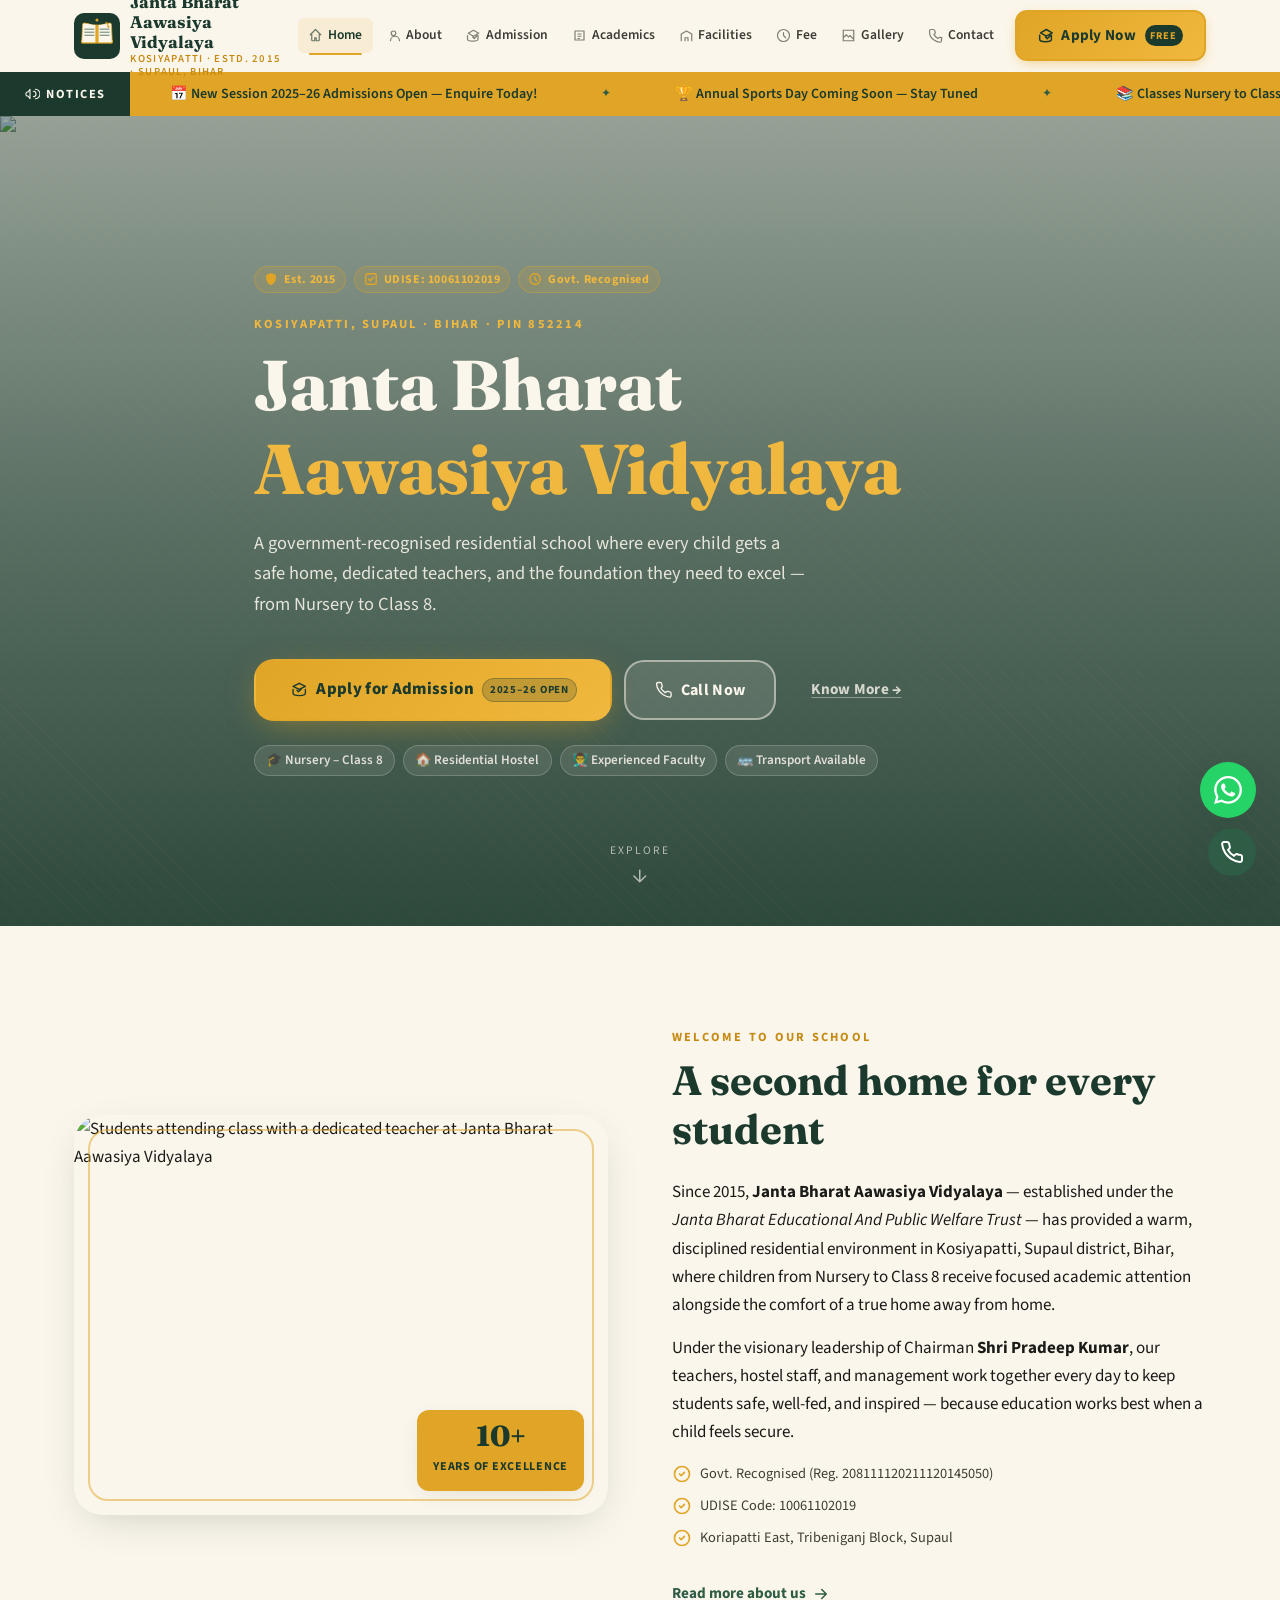
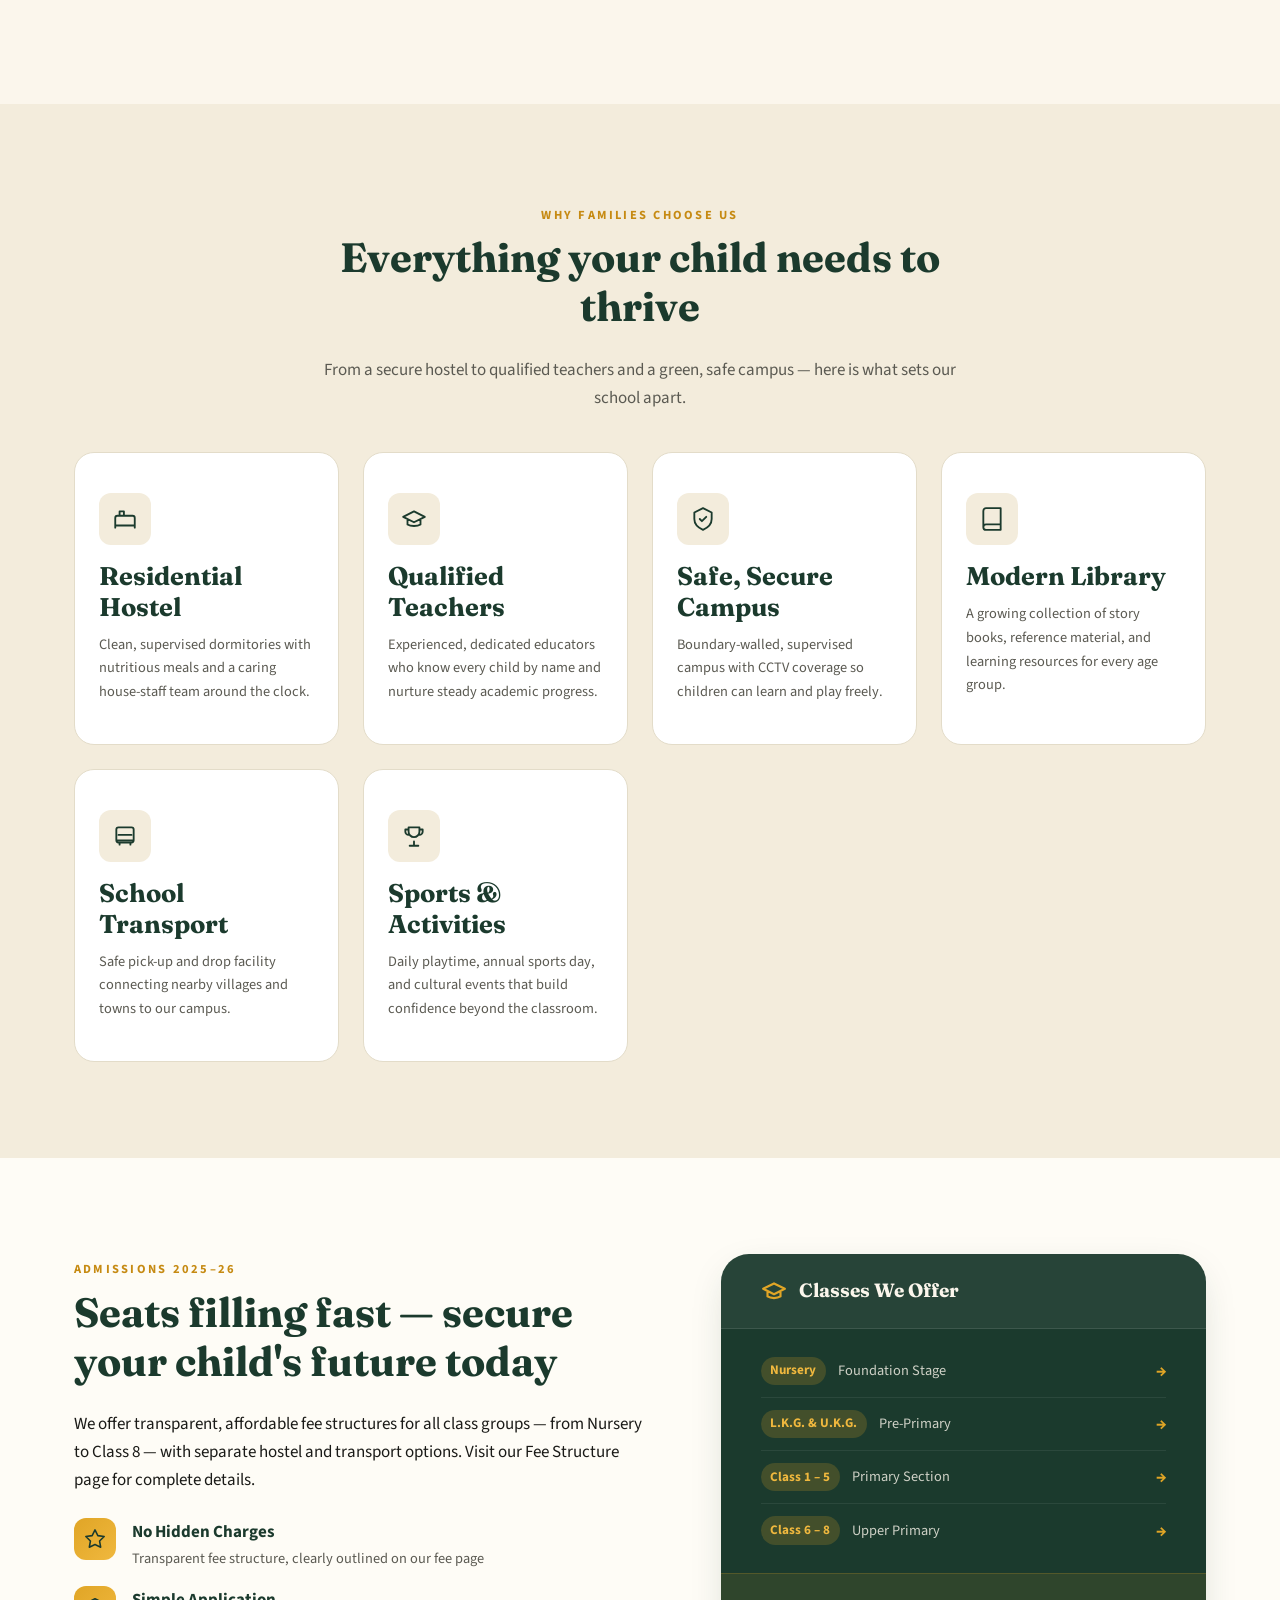
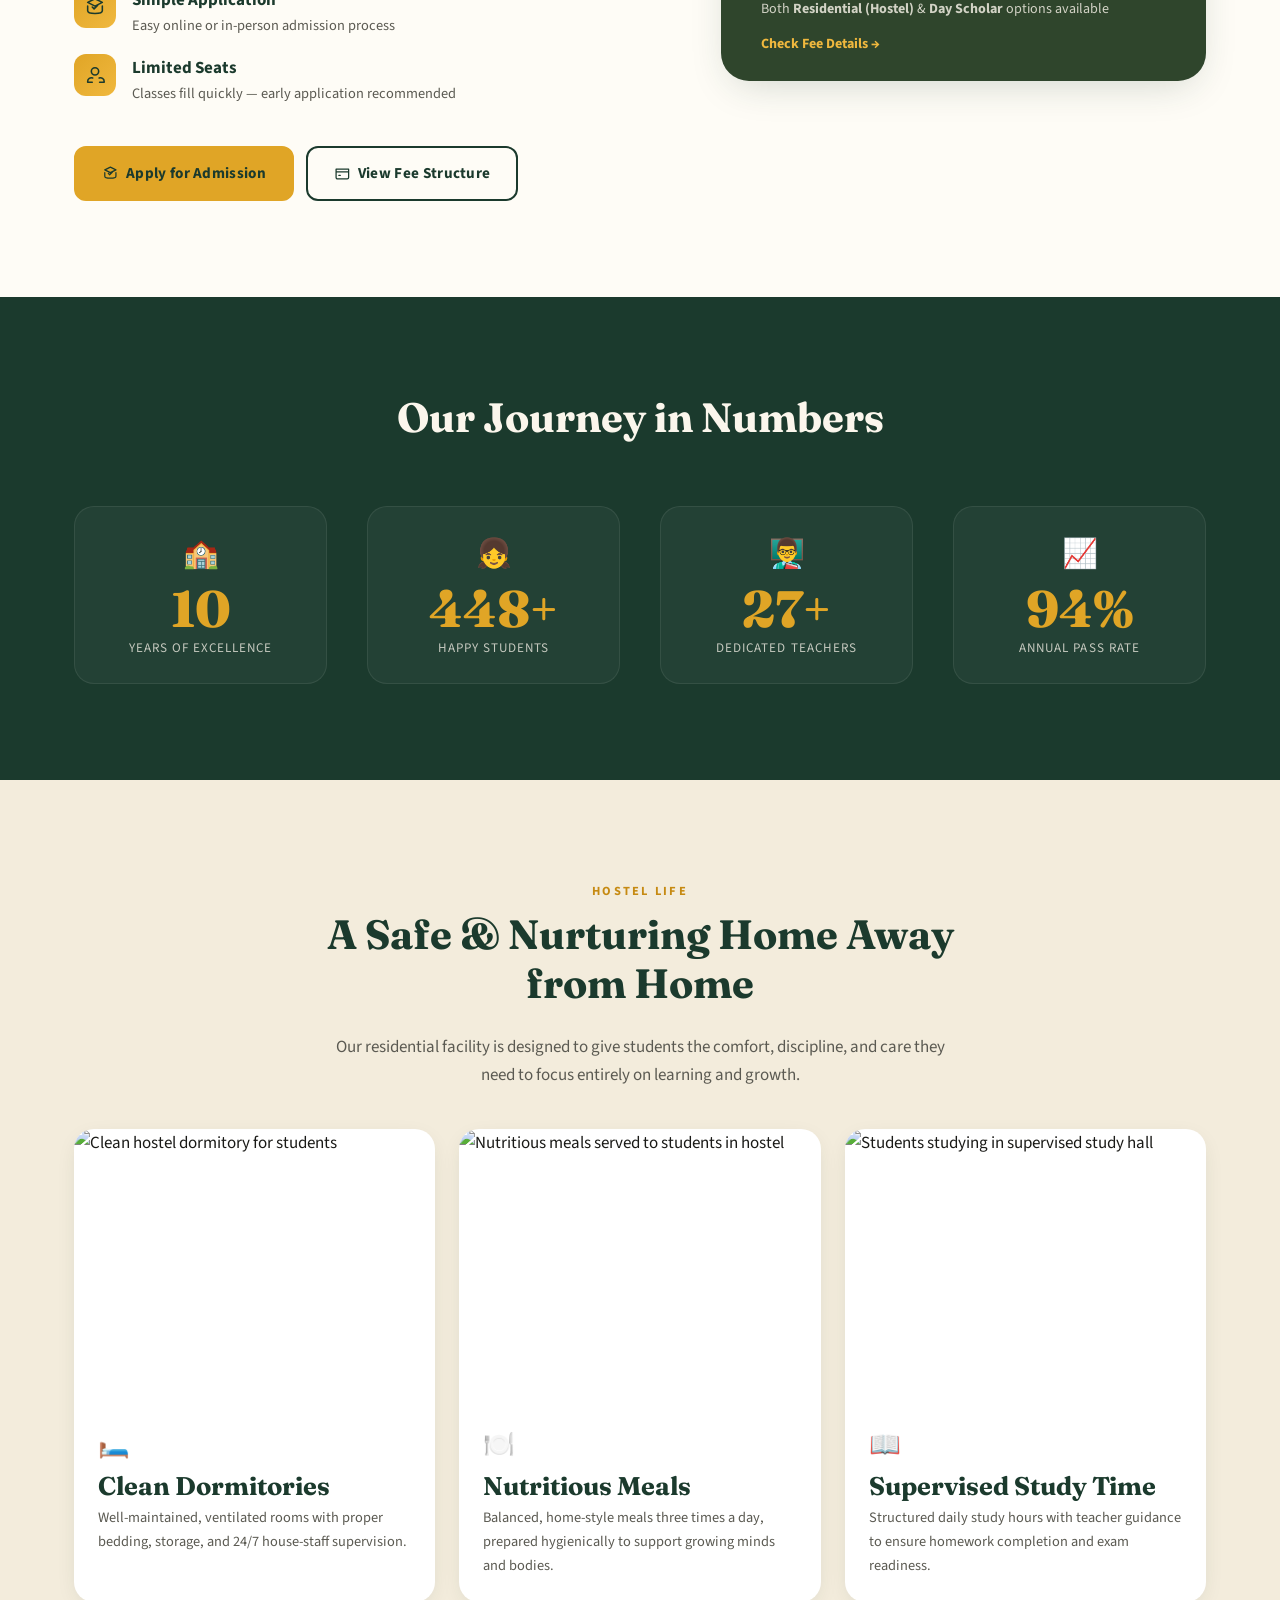
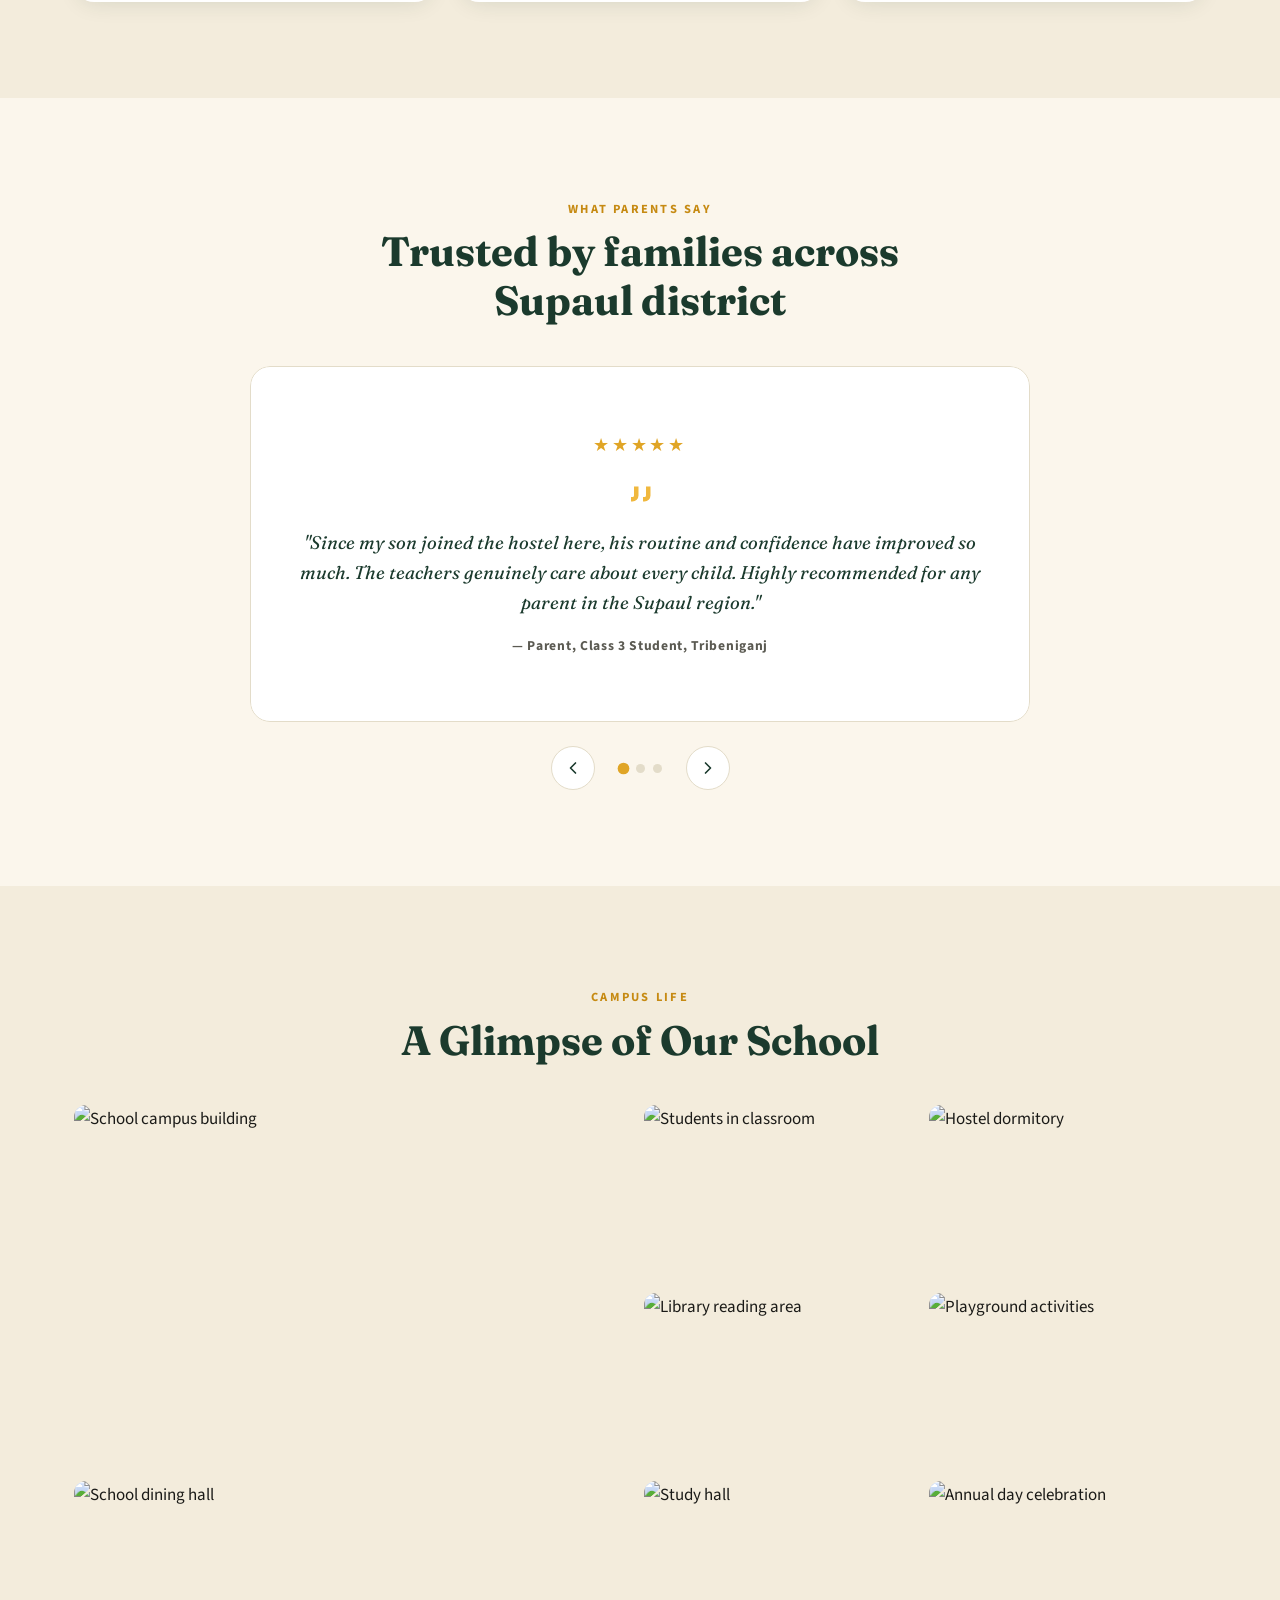
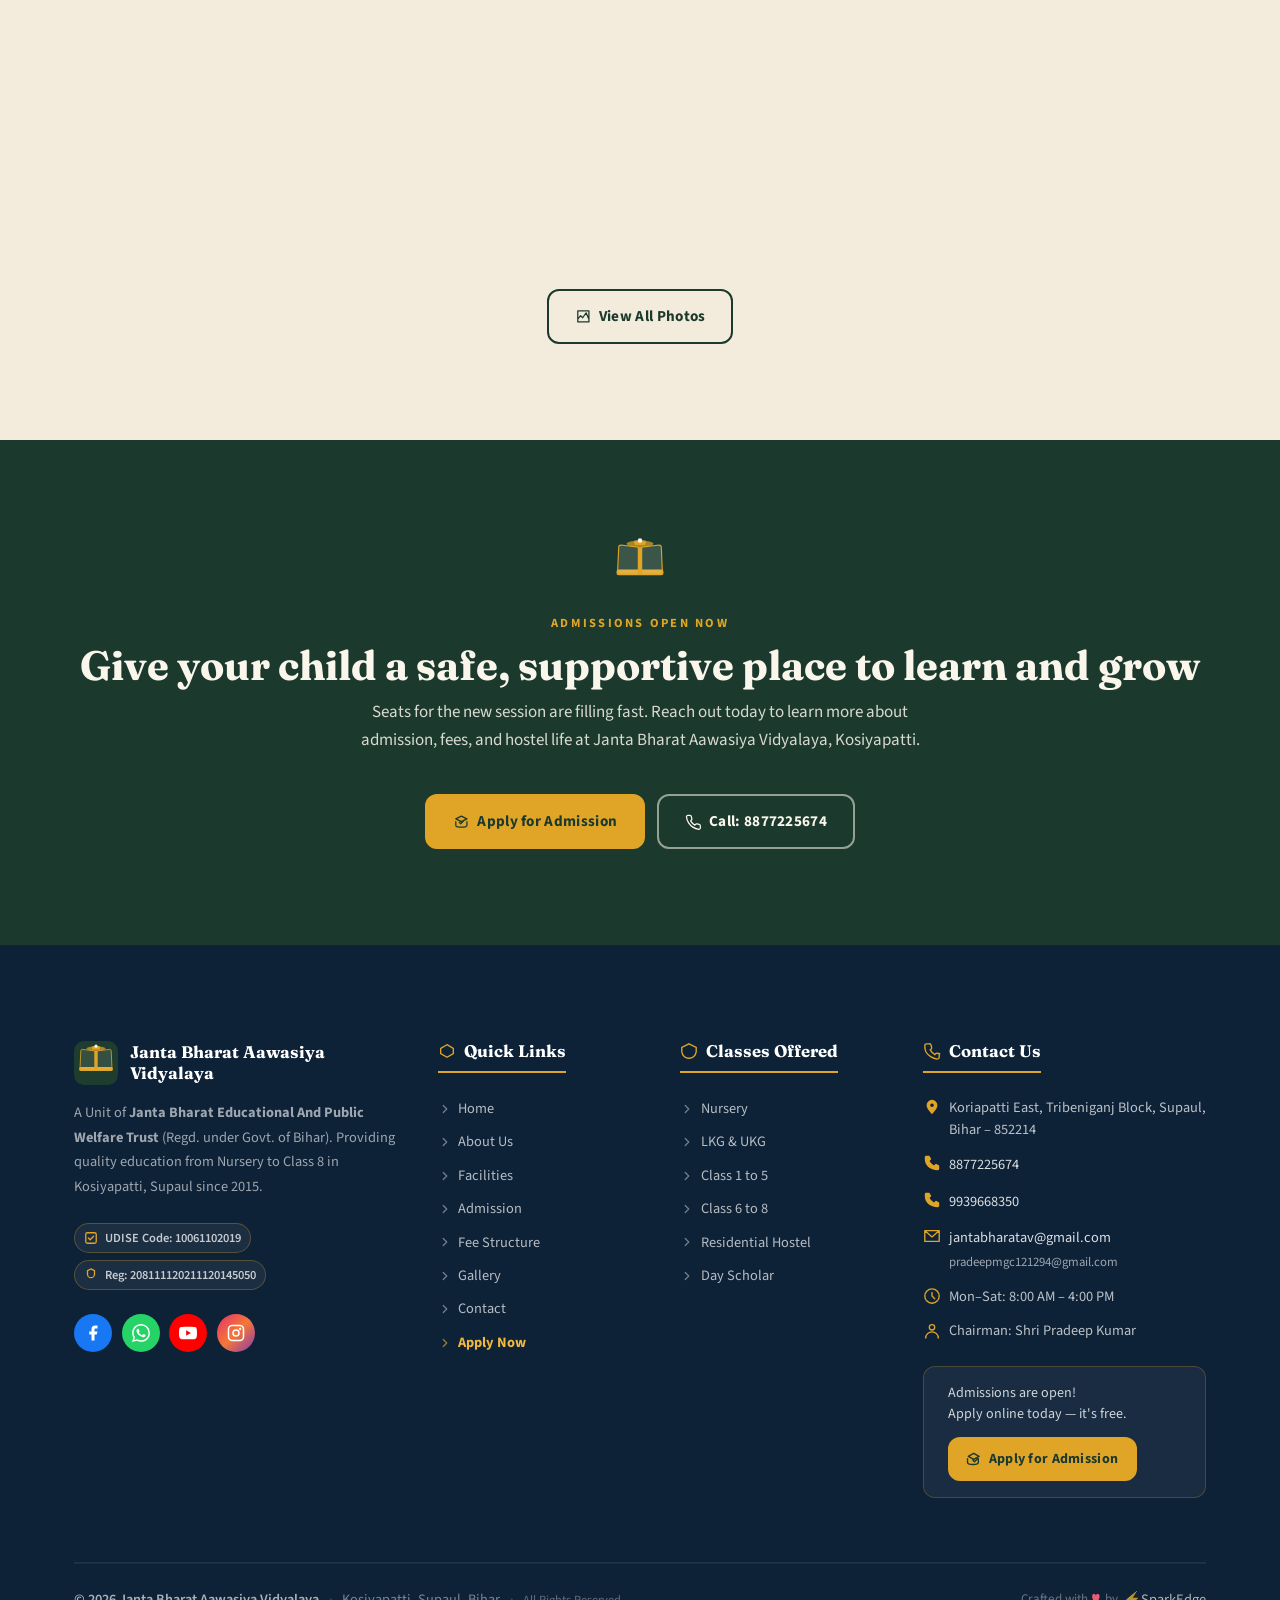
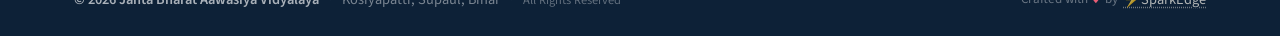
==== index.html @ c90371b6 "we" ====
<!DOCTYPE html>
<!--
  ===================================================================
  JANTA BHARAT AAWASIYA VIDYALAYA — HOME PAGE (Enhanced)
  Registration No: 208111120211120145050 | UDISE: 10061102019
  Estd: 2015 | District: Supaul, Bihar | PIN: 852214
  Chairman: Pradeep Kumar | Society: Janta Bharat Educational & Public Welfare Trust
  Phone: 8877225674 | Alt: 9939668350
  ===================================================================
-->
<html lang="en">
<head>
  <meta charset="UTF-8" />
  <meta name="viewport" content="width=device-width, initial-scale=1.0" />

  <!-- ===== PRIMARY SEO META ===== -->
  <title>Janta Bharat Aawasiya Vidyalaya | Best Residential School in Kosiyapatti, Supaul Bihar | Admissions Open 2025-26</title>
  <meta name="description" content="Janta Bharat Aawasiya Vidyalaya, Kosiyapatti (PIN 852214, Supaul, Bihar) — a trusted residential school since 2015. UDISE: 10061102019. Quality education & hostel for Nursery to Class 8. Apply now!" />
  <meta name="robots" content="index, follow, max-snippet:-1, max-image-preview:large, max-video-preview:-1" />
  <link rel="canonical" href="https://www.jantabharatschool.in/index.html" />
  <meta name="keywords" content="Janta Bharat Aawasiya Vidyalaya, residential school Kosiyapatti, boarding school Supaul Bihar, best school Koriapatti, school admission 852214, hostel school Tribeniganj, UDISE 10061102019, Janta Bharat Educational Trust" />
  <meta name="author" content="Janta Bharat Aawasiya Vidyalaya" />
  <meta name="geo.region" content="IN-BR" />
  <meta name="geo.placename" content="Kosiyapatti, Supaul, Bihar" />
  <meta name="geo.position" content="25.9000;86.5500" />
  <meta name="ICBM" content="25.9000, 86.5500" />

  <!-- ===== OPEN GRAPH ===== -->
  <meta property="og:type" content="website" />
  <meta property="og:site_name" content="Janta Bharat Aawasiya Vidyalaya" />
  <meta property="og:title" content="Janta Bharat Aawasiya Vidyalaya | Residential School Kosiyapatti, Supaul Bihar" />
  <meta property="og:description" content="Trusted residential school in Kosiyapatti since 2015 — quality education, safe hostel, Nursery to Class 8. UDISE: 10061102019. Admissions open!" />
  <meta property="og:image" content="https://www.jantabharatschool.in/assets/images/og-cover.jpg" />
  <meta property="og:image:width" content="1200" />
  <meta property="og:image:height" content="630" />
  <meta property="og:url" content="https://www.jantabharatschool.in/index.html" />
  <meta property="og:locale" content="en_IN" />

  <!-- ===== TWITTER CARD ===== -->
  <meta name="twitter:card" content="summary_large_image" />
  <meta name="twitter:title" content="Janta Bharat Aawasiya Vidyalaya | Residential School, Supaul Bihar" />
  <meta name="twitter:description" content="Quality education & safe hostel in Kosiyapatti since 2015. Admissions open for Nursery to Class 8." />
  <meta name="twitter:image" content="https://www.jantabharatschool.in/assets/images/og-cover.jpg" />

  <!-- ===== FAVICONS ===== -->
  <link rel="icon" type="image/svg+xml" href="assets/images/favicon.svg" />
  <link rel="icon" type="image/png" href="assets/images/favicon.png" />
  <link rel="apple-touch-icon" href="assets/images/apple-touch-icon.png" />
  <meta name="theme-color" content="#1F3D2E" />

  <!-- ===== PRECONNECT ===== -->
  <link rel="preconnect" href="https://fonts.googleapis.com" />
  <link rel="preconnect" href="https://fonts.gstatic.com" crossorigin />
  <link rel="preconnect" href="https://images.unsplash.com" />

  <!-- ===== GOOGLE FONTS ===== -->
  <link href="https://fonts.googleapis.com/css2?family=Fraunces:opsz,wght@9..144,500;9..144,600;9..144,700;9..144,800&family=Source+Sans+3:wght@400;600;700&display=swap" rel="stylesheet" />

  <!-- ===== GLOBAL STYLESHEET ===== -->
  <link rel="stylesheet" href="assets/css/main.css" />

  <!--  -->
  <style>
/* ── HOME PAGE MOBILE FIXES ── */
@media (max-width: 767px) {
  .hero__actions { width: 100%; }
  .about-snapshot { gap: var(--space-lg); }
  .hostel-grid { grid-template-columns: 1fr; }
  .gallery-grid {
    grid-template-columns: repeat(2, 1fr);
    grid-auto-rows: 120px;
  }
  .gallery-grid__item:nth-child(1),
  .gallery-grid__item:nth-child(6) { grid-column: span 2; grid-row: span 1; }
  .admission-cta-grid { grid-template-columns: 1fr; }
  .classes-card { margin-top: var(--space-md); }
  .stats-grid { grid-template-columns: repeat(2, 1fr); }
}

@media (max-width: 480px) {
  .gallery-grid { grid-template-columns: 1fr 1fr; grid-auto-rows: 110px; }
  .stats-grid { grid-template-columns: 1fr 1fr; }
  .feature-card { padding: var(--space-md) var(--space-sm); }
}
</style>

  <!-- ===== JSON-LD STRUCTURED DATA ===== -->
  <script type="application/ld+json">
  {
    "@context": "https://schema.org",
    "@type": "EducationalOrganization",
    "name": "Janta Bharat Aawasiya Vidyalaya",
    "alternateName": ["Janta Bharat Residential School", "JBAV Kosiyapatti"],
    "description": "A residential boarding school in Kosiyapatti, Supaul district, Bihar. Offering quality education and hostel facilities for students from Nursery to Class 8, established in 2015 under Janta Bharat Educational And Public Welfare Trust.",
    "url": "https://www.jantabharatschool.in/",
    "logo": "https://www.jantabharatschool.in/assets/images/logo.png",
    "image": "https://www.jantabharatschool.in/assets/images/og-cover.jpg",
    "telephone": ["+91-8877225674", "+91-9939668350"],
    "email": "pradeepmgc121294@gmail.com",
    "foundingDate": "2015",
    "identifier": [
      {"@type": "PropertyValue", "name": "Registration Number", "value": "208111120211120145050"},
      {"@type": "PropertyValue", "name": "UDISE Code", "value": "10061102019"}
    ],
    "address": {
      "@type": "PostalAddress",
      "streetAddress": "Koriapatti East, Tribeniganj Block",
      "addressLocality": "Kosiyapatti",
      "addressRegion": "Bihar",
      "postalCode": "852214",
      "addressCountry": "IN"
    },
    "geo": {
      "@type": "GeoCoordinates",
      "latitude": "25.9000",
      "longitude": "86.5500"
    },
    "parentOrganization": {
      "@type": "Organization",
      "name": "Janta Bharat Educational And Public Welfare Trust",
      "address": {
        "@type": "PostalAddress",
        "addressLocality": "Supaul",
        "addressRegion": "Bihar",
        "addressCountry": "IN"
      }
    }
  }
  </script>
</head>

<body>

  <!-- ========= SHARED SITE HEADER / NAVBAR ========= -->
  <header class="site-header" id="site-header">
    <div class="container nav-bar">

      <!-- Brand logo -->
      <a href="index.html" class="nav-brand" aria-label="Janta Bharat Aawasiya Vidyalaya - Home">
        <div class="nav-brand__logo" aria-hidden="true">
          <svg viewBox="0 0 50 50" fill="none" xmlns="http://www.w3.org/2000/svg">
            <!-- Open Book base -->
            <rect x="4" y="30" width="42" height="5" rx="2" fill="#E0A526"/>
            <!-- Left page -->
            <path d="M6 10 Q6 8 8 8 L24 10 L24 34 L6 34 Q5 34 5 32 Z" fill="#FBF6EC" stroke="#E0A526" stroke-width="1"/>
            <!-- Right page -->
            <path d="M44 10 Q44 8 42 8 L26 10 L26 34 L44 34 Q45 34 45 32 Z" fill="#FBF6EC" stroke="#E0A526" stroke-width="1"/>
            <!-- Spine -->
            <rect x="23" y="10" width="4" height="24" fill="#E0A526"/>
            <!-- Lines on left page -->
            <line x1="9" y1="16" x2="21" y2="16" stroke="#2E5C45" stroke-width="1" stroke-linecap="round"/>
            <line x1="9" y1="20" x2="21" y2="20" stroke="#2E5C45" stroke-width="1" stroke-linecap="round"/>
            <line x1="9" y1="24" x2="21" y2="24" stroke="#2E5C45" stroke-width="1" stroke-linecap="round"/>
            <!-- Lines on right page -->
            <line x1="29" y1="16" x2="41" y2="16" stroke="#2E5C45" stroke-width="1" stroke-linecap="round"/>
            <line x1="29" y1="20" x2="41" y2="20" stroke="#2E5C45" stroke-width="1" stroke-linecap="round"/>
            <line x1="29" y1="24" x2="41" y2="24" stroke="#2E5C45" stroke-width="1" stroke-linecap="round"/>
            <!-- Graduation cap above -->
            <ellipse cx="25" cy="7" rx="12" ry="3" fill="#1F3D2E"/>
            <rect x="20" y="4" width="10" height="4" rx="1" fill="#1F3D2E"/>
            <circle cx="25" cy="4" r="2" fill="#E0A526"/>
            <!-- Tassel -->
            <line x1="37" y1="7" x2="40" y2="12" stroke="#E0A526" stroke-width="1.5" stroke-linecap="round"/>
            <circle cx="40" cy="13" r="1.5" fill="#E0A526"/>
          </svg>
        </div>
        <span class="nav-brand__text">
          Janta Bharat Aawasiya Vidyalaya
          <small>Kosiyapatti &middot; Estd. 2015 &middot; Supaul, Bihar</small>
        </span>
      </a>

      <!-- Desktop navigation -->
      <nav aria-label="Main navigation">
        <ul class="nav-menu" id="nav-menu">
          <li><a href="index.html" class="nav-link"><svg class="nav-icon" viewBox="0 0 20 20" fill="none"><path d="M3 9l7-7 7 7M5 7v9a1 1 0 001 1h3v-4h2v4h3a1 1 0 001-1V7" stroke="currentColor" stroke-width="1.6" stroke-linecap="round" stroke-linejoin="round"/></svg>Home</a></li>
          <li><a href="about.html" class="nav-link"><svg class="nav-icon" viewBox="0 0 20 20" fill="none"><path d="M13 7a3 3 0 11-6 0 3 3 0 016 0zM6 17a6 6 0 1112 0" stroke="currentColor" stroke-width="1.6" stroke-linecap="round"/></svg>About</a></li>
          <li><a href="admission.html" class="nav-link"><svg class="nav-icon" viewBox="0 0 20 20" fill="none"><path d="M9 12l2 2 4-4M3 7l7-4 7 4-7 4-7-4zM2 10v5c0 1.4 3.1 2.5 7 2.5S16 16.4 16 15v-5" stroke="currentColor" stroke-width="1.6" stroke-linecap="round" stroke-linejoin="round"/></svg>Admission</a></li>
          <li><a href="academics.html" class="nav-link"><svg class="nav-icon" viewBox="0 0 20 20" fill="none"><path d="M4 4h12v12H4zM8 8h4M8 11h4M8 14h2" stroke="currentColor" stroke-width="1.6" stroke-linecap="round"/></svg>Academics</a></li>
          <li><a href="facilities.html" class="nav-link"><svg class="nav-icon" viewBox="0 0 20 20" fill="none"><path d="M3 17V8l7-4 7 4v9M8 17v-4h4v4" stroke="currentColor" stroke-width="1.6" stroke-linecap="round" stroke-linejoin="round"/></svg>Facilities</a></li>
          <li><a href="fee.html" class="nav-link"><svg class="nav-icon" viewBox="0 0 20 20" fill="none"><path d="M10 2a8 8 0 100 16A8 8 0 0010 2zM10 6v4l3 3" stroke="currentColor" stroke-width="1.6" stroke-linecap="round"/></svg>Fee</a></li>
          <li><a href="gallery.html" class="nav-link"><svg class="nav-icon" viewBox="0 0 20 20" fill="none"><path d="M3 3h14v14H3zM3 13l4-4 3 3 2-2 5 5" stroke="currentColor" stroke-width="1.6" stroke-linecap="round"/></svg>Gallery</a></li>
          <li><a href="contact.html" class="nav-link"><svg class="nav-icon" viewBox="0 0 20 20" fill="none"><path d="M18 14v3a2 2 0 01-2 2 17 17 0 01-7.5-2.7 17 17 0 01-5.2-5.2A17 17 0 012 4a2 2 0 012-2h3a2 2 0 012 1.5c.1.8.3 1.6.6 2.4a2 2 0 01-.4 1.8L8 8.8a13 13 0 005.2 5.2l1.1-1.1a2 2 0 011.8-.4c.8.3 1.6.5 2.4.6A2 2 0 0118 14z" stroke="currentColor" stroke-width="1.6" stroke-linecap="round"/></svg>Contact</a></li>
          <li class="nav-cta">
            <a href="admission.html" class="btn btn-apply">
              <svg viewBox="0 0 20 20" fill="none" aria-hidden="true"><path d="M9 12l2 2 4-4M3 7l7-4 7 4-7 4-7-4zM2 10v5c0 1.4 3.1 2.5 7 2.5S16 16.4 16 15v-5" stroke="currentColor" stroke-width="1.8" stroke-linecap="round" stroke-linejoin="round"/></svg>
              <span>Apply Now</span>
              <span class="apply-badge">Free</span>
            </a>
          </li>
        </ul>
      </nav>

      <!-- Mobile hamburger -->
      <button class="nav-toggle" id="nav-toggle" aria-label="Toggle navigation menu" aria-expanded="false" aria-controls="nav-menu">
        <span class="hamburger">
          <span></span><span></span><span></span>
        </span>
      </button>
    </div>
  </header>

  <!-- Mobile Nav Overlay -->
  <div class="nav-overlay" id="nav-overlay" aria-hidden="true"></div>


  <!-- ========= NOTICE / ANNOUNCEMENTS TICKER ========= -->
  <div class="notice-band" role="region" aria-label="Latest announcements">
    <div class="notice-band__inner">
      <span class="notice-band__label">
        <svg viewBox="0 0 24 24" fill="none" xmlns="http://www.w3.org/2000/svg" aria-hidden="true">
          <path d="M3 11v2a2 2 0 002 2h1l3 4V5L6 9H5a2 2 0 00-2 2z" stroke="currentColor" stroke-width="1.6" stroke-linejoin="round"/>
          <path d="M14 8a4 4 0 010 8M17 5a7 7 0 010 14" stroke="currentColor" stroke-width="1.6" stroke-linecap="round"/>
        </svg>
        <span>Notices</span>
      </span>
      <div class="notice-band__track" aria-live="off">
        <span class="notice-band__item">📅 New Session 2025–26 Admissions Open — Enquire Today!</span>
        <span class="notice-band__sep">✦</span>
        <span class="notice-band__item">🏆 Annual Sports Day Coming Soon — Stay Tuned</span>
        <span class="notice-band__sep">✦</span>
        <span class="notice-band__item">📚 Classes Nursery to Class 8 | Residential &amp; Day Scholar Options Available</span>
        <span class="notice-band__sep">✦</span>
        <span class="notice-band__item">📞 Call Us: 8877225674 / 9939668350 for Admission Enquiry</span>
        <span class="notice-band__sep">✦</span>
        <span class="notice-band__item">🏫 UDISE Code: 10061102019 | Reg. No: 208111120211120145050</span>
        <span class="notice-band__sep">✦</span>
        <!-- Duplicate for seamless loop -->
        <span class="notice-band__item" aria-hidden="true">📅 New Session 2025–26 Admissions Open — Enquire Today!</span>
        <span class="notice-band__sep" aria-hidden="true">✦</span>
        <span class="notice-band__item" aria-hidden="true">🏆 Annual Sports Day Coming Soon — Stay Tuned</span>
        <span class="notice-band__sep" aria-hidden="true">✦</span>
        <span class="notice-band__item" aria-hidden="true">📚 Classes Nursery to Class 8 | Residential &amp; Day Scholar Options Available</span>
        <span class="notice-band__sep" aria-hidden="true">✦</span>
        <span class="notice-band__item" aria-hidden="true">📞 Call Us: 8877225674 / 9939668350 for Admission Enquiry</span>
        <span class="notice-band__sep" aria-hidden="true">✦</span>
        <span class="notice-band__item" aria-hidden="true">🏫 UDISE Code: 10061102019 | Reg. No: 208111120211120145050</span>
        <span class="notice-band__sep" aria-hidden="true">✦</span>
      </div>
    </div>
  </div>


  <!-- ========= MAIN CONTENT ========= -->
  <main id="main-content">

    <!-- =====================================================================
         HERO SECTION
         IMAGE GUIDE (Replace when real campus photos are available):
         - File: assets/images/hero-campus.jpg
         - Recommended size: 1920 × 1080px (16:9) or 1920 × 1200px
         - Format: JPEG, quality 85–90%, optimized with TinyJPG/Squoosh
         - Subject: Front view of school campus, main gate, building exterior
         - Tip: Shoot in golden hour (6–8am or 5–7pm) for warm natural light
         - Alt text: Update to describe the actual image shown
         - For mobile: also provide hero-campus-mobile.jpg at 768×1024px
         ===================================================================== -->
    <section class="hero" aria-label="Welcome to Janta Bharat Aawasiya Vidyalaya">
      <div class="hero__media">
        <img
          src="https://images.unsplash.com/photo-1580582932707-520aed937b7b?w=1920&q=85&auto=format&fit=crop"
          alt="Students learning in a bright classroom at a residential school in Bihar"
          loading="eager"
          fetchpriority="high"
          width="1920"
          height="1080"
        />
      </div>
      <div class="hero__overlay" aria-hidden="true"></div>

      <!-- Decorative pattern overlay -->
      <div class="hero__pattern" aria-hidden="true"></div>

      <div class="container hero__content">
        <div class="hero__trust-badges">
          <span class="trust-badge">
            <svg viewBox="0 0 16 16" fill="none"><path d="M8 1l5.5 2.5v4C13.5 11 11 13.5 8 15 5 13.5 2.5 11 2.5 7.5v-4L8 1z" fill="#E0A526"/></svg>
            Est. 2015
          </span>
          <span class="trust-badge">
            <svg viewBox="0 0 16 16" fill="none"><rect x="2" y="2" width="12" height="12" rx="2" stroke="#E0A526" stroke-width="1.5"/><path d="M5 8l2 2 4-4" stroke="#E0A526" stroke-width="1.5" stroke-linecap="round"/></svg>
            UDISE: 10061102019
          </span>
          <span class="trust-badge">
            <svg viewBox="0 0 16 16" fill="none"><circle cx="8" cy="8" r="6" stroke="#E0A526" stroke-width="1.5"/><path d="M8 5v3l2 2" stroke="#E0A526" stroke-width="1.5" stroke-linecap="round"/></svg>
            Govt. Recognised
          </span>
        </div>

        <span class="eyebrow hero__eyebrow">Kosiyapatti, Supaul &middot; Bihar &middot; PIN 852214</span>

        <h1 class="hero__title">
          <span class="hero__title-line">Janta Bharat</span>
          <span class="hero__title-line hero__title-accent">Aawasiya Vidyalaya</span>
        </h1>

        <p class="hero__subtitle">
          A government-recognised residential school where every child gets a safe home,
          dedicated teachers, and the foundation they need to excel — from Nursery to Class 8.
        </p>

        <div class="hero__actions">
          <a href="admission.html" class="btn btn-hero-primary">
            <svg viewBox="0 0 24 24" fill="none" aria-hidden="true"><path d="M9 12l2 2 4-4M12 3l8 4-8 4-8-4 8-4zM4 11v5c0 1.7 3.6 3 8 3s8-1.3 8-3v-5" stroke="currentColor" stroke-width="1.8" stroke-linecap="round" stroke-linejoin="round"/></svg>
            Apply for Admission
            <span class="btn-tag">2025–26 Open</span>
          </a>
          <a href="tel:+918877225674" class="btn btn-hero-outline">
            <svg viewBox="0 0 24 24" fill="none" aria-hidden="true"><path d="M22 16.92v3a2 2 0 01-2.18 2 19.8 19.8 0 01-8.63-3.07 19.5 19.5 0 01-6-6A19.8 19.8 0 012.12 4.18 2 2 0 014.11 2h3a2 2 0 012 1.72c.13.96.36 1.9.68 2.81a2 2 0 01-.45 2.11L8.09 9.91a16 16 0 006 6l1.27-1.27a2 2 0 012.11-.45c.91.32 1.85.55 2.81.68A2 2 0 0122 16.92z" stroke="currentColor" stroke-width="1.8" stroke-linecap="round" stroke-linejoin="round"/></svg>
            Call Now
          </a>
          <a href="contact.html" class="btn btn-hero-ghost">
            Know More →
          </a>
        </div>

        <!-- Quick info pills -->
        <div class="hero__info-pills">
          <span class="info-pill">🎓 Nursery – Class 8</span>
          <span class="info-pill">🏠 Residential Hostel</span>
          <span class="info-pill">👨‍🏫 Experienced Faculty</span>
          <span class="info-pill">🚌 Transport Available</span>
        </div>
      </div>

      <div class="hero__scroll-cue" aria-hidden="true">
        <span>Explore</span>
        <svg viewBox="0 0 24 24" fill="none"><path d="M12 5v14M5 12l7 7 7-7" stroke="currentColor" stroke-width="1.8" stroke-linecap="round" stroke-linejoin="round"/></svg>
      </div>
    </section>


    <!-- =====================================================================
         WELCOME / ABOUT SNAPSHOT
         IMAGE GUIDE:
         - File: assets/images/about-classroom.jpg
         - Recommended size: 800 × 600px (4:3 ratio)
         - Format: JPEG, quality 85%
         - Subject: Students actively learning in classroom, teacher engaging kids
         - Tip: Natural light from window, candid shots work best
         - Alt text: Update with actual scene description
         ===================================================================== -->
    <section class="section" aria-labelledby="welcome-heading">
      <div class="container">
        <div class="about-snapshot">
          <div class="about-snapshot__media reveal">
            <img
              src="https://images.unsplash.com/photo-1503676260728-1c00da094a0b?w=800&q=85&auto=format&fit=crop"
              alt="Students attending class with a dedicated teacher at Janta Bharat Aawasiya Vidyalaya"
              loading="lazy"
              width="800"
              height="600"
            />
            <div class="about-snapshot__badge">
              <strong>10+</strong>
              <span>Years of Excellence</span>
            </div>
          </div>

          <div class="about-snapshot__body reveal reveal-delay-1">
            <span class="eyebrow">Welcome to Our School</span>
            <h2 id="welcome-heading">A second home for every student</h2>
            <p>
              Since 2015, <strong>Janta Bharat Aawasiya Vidyalaya</strong> — established under the
              <em>Janta Bharat Educational And Public Welfare Trust</em> — has provided a warm,
              disciplined residential environment in Kosiyapatti, Supaul district, Bihar, where
              children from Nursery to Class 8 receive focused academic attention alongside the
              comfort of a true home away from home.
            </p>
            <p>
              Under the visionary leadership of Chairman <strong>Shri Pradeep Kumar</strong>, our
              teachers, hostel staff, and management work together every day to keep students safe,
              well-fed, and inspired — because education works best when a child feels secure.
            </p>

            <div class="about-highlights">
              <div class="ah-item">
                <svg viewBox="0 0 24 24" fill="none"><path d="M9 12l2 2 4-4M21 12a9 9 0 11-18 0 9 9 0 0118 0z" stroke="#E0A526" stroke-width="2" stroke-linecap="round"/></svg>
                <span>Govt. Recognised (Reg. 208111120211120145050)</span>
              </div>
              <div class="ah-item">
                <svg viewBox="0 0 24 24" fill="none"><path d="M9 12l2 2 4-4M21 12a9 9 0 11-18 0 9 9 0 0118 0z" stroke="#E0A526" stroke-width="2" stroke-linecap="round"/></svg>
                <span>UDISE Code: 10061102019</span>
              </div>
              <div class="ah-item">
                <svg viewBox="0 0 24 24" fill="none"><path d="M9 12l2 2 4-4M21 12a9 9 0 11-18 0 9 9 0 0118 0z" stroke="#E0A526" stroke-width="2" stroke-linecap="round"/></svg>
                <span>Koriapatti East, Tribeniganj Block, Supaul</span>
              </div>
            </div>

            <a href="about.html" class="read-more-link">
              Read more about us
              <svg viewBox="0 0 24 24" fill="none" aria-hidden="true"><path d="M5 12h14M13 6l6 6-6 6" stroke="currentColor" stroke-width="2" stroke-linecap="round" stroke-linejoin="round"/></svg>
            </a>
          </div>
        </div>
      </div>
    </section>


    <!-- =====================================================================
         "WHY CHOOSE US" FEATURE CARDS
         ===================================================================== -->
    <section class="section section--alt" aria-labelledby="why-choose-heading">
      <div class="container">
        <div class="section-heading section-heading--center reveal">
          <span class="eyebrow">Why Families Choose Us</span>
          <h2 id="why-choose-heading">Everything your child needs to thrive</h2>
          <p class="text-muted">From a secure hostel to qualified teachers and a green, safe campus — here is what sets our school apart.</p>
        </div>

        <div class="grid grid--auto-fit">
          <div class="feature-card reveal reveal-delay-1">
            <div class="feature-card__icon">
              <svg viewBox="0 0 24 24" fill="none" aria-hidden="true"><path d="M3 18v-7a2 2 0 012-2h14a2 2 0 012 2v7M3 18h18M3 18v2M21 18v2M7 9V5h4v4" stroke="currentColor" stroke-width="1.7" stroke-linecap="round" stroke-linejoin="round"/></svg>
            </div>
            <h3>Residential Hostel</h3>
            <p>Clean, supervised dormitories with nutritious meals and a caring house-staff team around the clock.</p>
          </div>

          <div class="feature-card reveal reveal-delay-2">
            <div class="feature-card__icon">
              <svg viewBox="0 0 24 24" fill="none" aria-hidden="true"><path d="M22 10L12 5 2 10l10 5 10-5zM6 12v5c3 2 9 2 12 0v-5" stroke="currentColor" stroke-width="1.7" stroke-linecap="round" stroke-linejoin="round"/></svg>
            </div>
            <h3>Qualified Teachers</h3>
            <p>Experienced, dedicated educators who know every child by name and nurture steady academic progress.</p>
          </div>

          <div class="feature-card reveal reveal-delay-3">
            <div class="feature-card__icon">
              <svg viewBox="0 0 24 24" fill="none" aria-hidden="true"><path d="M12 2l8 4v6c0 5-3.5 8-8 10-4.5-2-8-5-8-10V6l8-4z" stroke="currentColor" stroke-width="1.7" stroke-linecap="round" stroke-linejoin="round"/><path d="M9 12l2 2 4-4" stroke="currentColor" stroke-width="1.7" stroke-linecap="round" stroke-linejoin="round"/></svg>
            </div>
            <h3>Safe, Secure Campus</h3>
            <p>Boundary-walled, supervised campus with CCTV coverage so children can learn and play freely.</p>
          </div>

          <div class="feature-card reveal reveal-delay-4">
            <div class="feature-card__icon">
              <svg viewBox="0 0 24 24" fill="none" aria-hidden="true"><path d="M4 19.5A2.5 2.5 0 016.5 17H20M4 4.5A2.5 2.5 0 016.5 2H20v20H6.5A2.5 2.5 0 014 19.5v-15z" stroke="currentColor" stroke-width="1.7" stroke-linecap="round" stroke-linejoin="round"/></svg>
            </div>
            <h3>Modern Library</h3>
            <p>A growing collection of story books, reference material, and learning resources for every age group.</p>
          </div>

          <div class="feature-card reveal reveal-delay-5">
            <div class="feature-card__icon">
              <svg viewBox="0 0 24 24" fill="none" aria-hidden="true"><path d="M4 16V6a2 2 0 012-2h12a2 2 0 012 2v10M4 16a2 2 0 002 2h12a2 2 0 002-2M4 16h16M7 18v2M17 18v2M6 11h12" stroke="currentColor" stroke-width="1.7" stroke-linecap="round" stroke-linejoin="round"/></svg>
            </div>
            <h3>School Transport</h3>
            <p>Safe pick-up and drop facility connecting nearby villages and towns to our campus.</p>
          </div>

          <div class="feature-card reveal reveal-delay-6">
            <div class="feature-card__icon">
              <svg viewBox="0 0 24 24" fill="none" aria-hidden="true"><path d="M8 21h8M12 17v4M7 4h10v4a5 5 0 01-10 0V4zM7 6H4v2a3 3 0 003 3M17 6h3v2a3 3 0 01-3 3" stroke="currentColor" stroke-width="1.7" stroke-linecap="round" stroke-linejoin="round"/></svg>
            </div>
            <h3>Sports &amp; Activities</h3>
            <p>Daily playtime, annual sports day, and cultural events that build confidence beyond the classroom.</p>
          </div>
        </div>
      </div>
    </section>


    <!-- =====================================================================
         ADMISSION CTA (Replaces fees section on homepage)
         Full fee details will be on fee.html
         ===================================================================== -->
    <section class="section admission-cta-section" aria-labelledby="admission-heading">
      <div class="container">
        <div class="admission-cta-grid">

          <!-- Left: Info -->
          <div class="admission-cta__info reveal">
            <span class="eyebrow">Admissions 2025–26</span>
            <h2 id="admission-heading">Seats filling fast — secure your child's future today</h2>
            <p>We offer transparent, affordable fee structures for all class groups — from Nursery to Class 8 — with separate hostel and transport options. Visit our Fee Structure page for complete details.</p>

            <div class="admission-features">
              <div class="af-item">
                <div class="af-icon">
                  <svg viewBox="0 0 24 24" fill="none"><path d="M12 2l3.1 6.3L22 9.3l-5 4.9 1.2 6.8L12 18l-6.2 3 1.2-6.8-5-4.9 6.9-1z" stroke="currentColor" stroke-width="1.7" fill="none" stroke-linecap="round" stroke-linejoin="round"/></svg>
                </div>
                <div>
                  <strong>No Hidden Charges</strong>
                  <p>Transparent fee structure, clearly outlined on our fee page</p>
                </div>
              </div>
              <div class="af-item">
                <div class="af-icon">
                  <svg viewBox="0 0 24 24" fill="none"><path d="M9 12l2 2 4-4M12 3l8 4-8 4-8-4 8-4zM4 11v5c0 1.7 3.6 3 8 3s8-1.3 8-3v-5" stroke="currentColor" stroke-width="1.7" stroke-linecap="round" stroke-linejoin="round"/></svg>
                </div>
                <div>
                  <strong>Simple Application</strong>
                  <p>Easy online or in-person admission process</p>
                </div>
              </div>
              <div class="af-item">
                <div class="af-icon">
                  <svg viewBox="0 0 24 24" fill="none"><path d="M17 20h5v-1a4 4 0 00-5.5-3.7M9 20H4v-1a4 4 0 015.5-3.7M12 12a4 4 0 100-8 4 4 0 000 8z" stroke="currentColor" stroke-width="1.7" stroke-linecap="round" stroke-linejoin="round"/></svg>
                </div>
                <div>
                  <strong>Limited Seats</strong>
                  <p>Classes fill quickly — early application recommended</p>
                </div>
              </div>
            </div>

            <div class="admission-cta__actions">
              <a href="admission.html" class="btn btn-primary">
                <svg viewBox="0 0 24 24" fill="none" aria-hidden="true"><path d="M9 12l2 2 4-4M12 3l8 4-8 4-8-4 8-4zM4 11v5c0 1.7 3.6 3 8 3s8-1.3 8-3v-5" stroke="currentColor" stroke-width="1.8" stroke-linecap="round" stroke-linejoin="round"/></svg>
                Apply for Admission
              </a>
              <a href="fee.html" class="btn btn-outline--dark">
                <svg viewBox="0 0 24 24" fill="none" aria-hidden="true"><path d="M3 10h18M7 15h2M3 6h18v12a2 2 0 01-2 2H5a2 2 0 01-2-2V6z" stroke="currentColor" stroke-width="1.8" stroke-linecap="round" stroke-linejoin="round"/></svg>
                View Fee Structure
              </a>
            </div>
          </div>

          <!-- Right: Classes offered card -->
          <!-- 
               IMAGE GUIDE (Classes section):
               File: assets/images/students-class.jpg
               Size: 600 × 500px | Format: JPEG 85%
               Subject: Group of uniformed students in school yard
          -->
          <div class="admission-cta__card reveal reveal-delay-2">
            <div class="classes-card">
              <div class="classes-card__header">
                <svg viewBox="0 0 24 24" fill="none" class="classes-icon"><path d="M22 10L12 5 2 10l10 5 10-5zM6 12v5c3 2 9 2 12 0v-5" stroke="currentColor" stroke-width="2" stroke-linecap="round" stroke-linejoin="round"/></svg>
                <h3>Classes We Offer</h3>
              </div>
              <div class="classes-list">
                <div class="class-row">
                  <span class="class-badge">Nursery</span>
                  <span class="class-label">Foundation Stage</span>
                  <span class="class-arrow">→</span>
                </div>
                <div class="class-row">
                  <span class="class-badge">L.K.G. &amp; U.K.G.</span>
                  <span class="class-label">Pre-Primary</span>
                  <span class="class-arrow">→</span>
                </div>
                <div class="class-row">
                  <span class="class-badge">Class 1 – 5</span>
                  <span class="class-label">Primary Section</span>
                  <span class="class-arrow">→</span>
                </div>
                <div class="class-row">
                  <span class="class-badge">Class 6 – 8</span>
                  <span class="class-label">Upper Primary</span>
                  <span class="class-arrow">→</span>
                </div>
              </div>
              <div class="classes-card__footer">
                <p>Both <strong>Residential (Hostel)</strong> &amp; <strong>Day Scholar</strong> options available</p>
                <a href="fee.html" class="classes-fee-link">Check Fee Details →</a>
              </div>
            </div>
          </div>

        </div>
      </div>
    </section>


    <!-- =====================================================================
         STATS COUNTER BAND
         ===================================================================== -->
    <section class="section stats-band" aria-labelledby="stats-heading">
      <div class="container">
        <h2 id="stats-heading" class="reveal stats-band__title">Our Journey in Numbers</h2>
        <div class="stats-grid">
          <div class="stat-item reveal reveal-delay-1">
            <div class="stat-item__icon">🏫</div>
            <p class="stat-item__number" data-count-to="0" id="years-counter">0</p>
            <p class="stat-item__label">Years of Excellence</p>
          </div>
          <div class="stat-item reveal reveal-delay-2">
            <div class="stat-item__icon">👧</div>
            <p class="stat-item__number" data-count-to="450" data-count-suffix="+">0</p>
            <p class="stat-item__label">Happy Students</p>
          </div>
          <div class="stat-item reveal reveal-delay-3">
            <div class="stat-item__icon">👨‍🏫</div>
            <p class="stat-item__number" data-count-to="28" data-count-suffix="+">0</p>
            <p class="stat-item__label">Dedicated Teachers</p>
          </div>
          <div class="stat-item reveal reveal-delay-4">
            <div class="stat-item__icon">📈</div>
            <p class="stat-item__number" data-count-to="95" data-count-suffix="%">0</p>
            <p class="stat-item__label">Annual Pass Rate</p>
          </div>
        </div>
      </div>
    </section>


    <!-- =====================================================================
         HOSTEL LIFE SECTION
         IMAGE GUIDES:
         1. assets/images/hostel-dorm.jpg | 800×500px | Clean dormitory with beds
         2. assets/images/hostel-food.jpg | 800×500px | Students dining together
         3. assets/images/hostel-study.jpg | 800×500px | Students in study hall
         ===================================================================== -->
    <section class="section section--alt" aria-labelledby="hostel-heading">
      <div class="container">
        <div class="section-heading section-heading--center reveal">
          <span class="eyebrow">Hostel Life</span>
          <h2 id="hostel-heading">A Safe &amp; Nurturing Home Away from Home</h2>
          <p class="text-muted">Our residential facility is designed to give students the comfort, discipline, and care they need to focus entirely on learning and growth.</p>
        </div>

        <div class="hostel-grid">
          <div class="hostel-card reveal reveal-delay-1">
            <div class="hostel-card__img">
              <img src="https://images.unsplash.com/photo-1555041469-a586c61ea9bc?w=600&q=80&auto=format&fit=crop" alt="Clean hostel dormitory for students" loading="lazy" width="600" height="400"/>
            </div>
            <div class="hostel-card__body">
              <div class="hostel-card__icon">🛏️</div>
              <h3>Clean Dormitories</h3>
              <p>Well-maintained, ventilated rooms with proper bedding, storage, and 24/7 house-staff supervision.</p>
            </div>
          </div>
          <div class="hostel-card reveal reveal-delay-2">
            <div class="hostel-card__img">
              <img src="https://images.unsplash.com/photo-1544025162-d76694265947?w=600&q=80&auto=format&fit=crop" alt="Nutritious meals served to students in hostel" loading="lazy" width="600" height="400"/>
            </div>
            <div class="hostel-card__body">
              <div class="hostel-card__icon">🍽️</div>
              <h3>Nutritious Meals</h3>
              <p>Balanced, home-style meals three times a day, prepared hygienically to support growing minds and bodies.</p>
            </div>
          </div>
          <div class="hostel-card reveal reveal-delay-3">
            <div class="hostel-card__img">
              <img src="https://images.unsplash.com/photo-1434030216411-0b793f4b4173?w=600&q=80&auto=format&fit=crop" alt="Students studying in supervised study hall" loading="lazy" width="600" height="400"/>
            </div>
            <div class="hostel-card__body">
              <div class="hostel-card__icon">📖</div>
              <h3>Supervised Study Time</h3>
              <p>Structured daily study hours with teacher guidance to ensure homework completion and exam readiness.</p>
            </div>
          </div>
        </div>
      </div>
    </section>


    <!-- =====================================================================
         TESTIMONIALS CAROUSEL
         ===================================================================== -->
    <section class="section" aria-labelledby="testimonials-heading">
      <div class="container">
        <div class="section-heading section-heading--center reveal">
          <span class="eyebrow">What Parents Say</span>
          <h2 id="testimonials-heading">Trusted by families across Supaul district</h2>
        </div>

        <div class="carousel reveal">
          <div class="carousel__track">
            <div class="carousel__slides">
              <div class="carousel__slide">
                <div class="carousel__stars">★★★★★</div>
                <svg class="carousel__quote-icon" viewBox="0 0 24 24" fill="none" aria-hidden="true"><path d="M7 7h4v6a4 4 0 01-4 4H6v-3h1a1 1 0 001-1V7zM15 7h4v6a4 4 0 01-4 4h-1v-3h1a1 1 0 001-1V7z" fill="currentColor"/></svg>
                <p class="carousel__quote">"Since my son joined the hostel here, his routine and confidence have improved so much. The teachers genuinely care about every child. Highly recommended for any parent in the Supaul region."</p>
                <p class="carousel__author">— Parent, Class 3 Student, Tribeniganj</p>
              </div>
              <div class="carousel__slide">
                <div class="carousel__stars">★★★★★</div>
                <svg class="carousel__quote-icon" viewBox="0 0 24 24" fill="none" aria-hidden="true"><path d="M7 7h4v6a4 4 0 01-4 4H6v-3h1a1 1 0 001-1V7zM15 7h4v6a4 4 0 01-4 4h-1v-3h1a1 1 0 001-1V7z" fill="currentColor"/></svg>
                <p class="carousel__quote">"Clean hostel, good food, and regular updates from the school management. It feels like our daughter has a second family here. The discipline and care is exceptional."</p>
                <p class="carousel__author">— Parent, Class 6 Student, Supaul</p>
              </div>
              <div class="carousel__slide">
                <div class="carousel__stars">★★★★★</div>
                <svg class="carousel__quote-icon" viewBox="0 0 24 24" fill="none" aria-hidden="true"><path d="M7 7h4v6a4 4 0 01-4 4H6v-3h1a1 1 0 001-1V7zM15 7h4v6a4 4 0 01-4 4h-1v-3h1a1 1 0 001-1V7z" fill="currentColor"/></svg>
                <p class="carousel__quote">"The school's annual sports and cultural events bring out the best in every student. My child has grown not just academically but as a complete person. Best decision we made."</p>
                <p class="carousel__author">— Parent, Class 8 Student, Kosiyapatti</p>
              </div>
            </div>
          </div>
          <div class="carousel__controls">
            <button class="carousel__btn carousel__prev" aria-label="Previous testimonial">
              <svg viewBox="0 0 24 24" fill="none" aria-hidden="true"><path d="M15 18l-6-6 6-6" stroke="currentColor" stroke-width="2" stroke-linecap="round" stroke-linejoin="round"/></svg>
            </button>
            <div class="carousel__dots" aria-hidden="true"></div>
            <button class="carousel__btn carousel__next" aria-label="Next testimonial">
              <svg viewBox="0 0 24 24" fill="none" aria-hidden="true"><path d="M9 18l6-6-6-6" stroke="currentColor" stroke-width="2" stroke-linecap="round" stroke-linejoin="round"/></svg>
            </button>
          </div>
        </div>
      </div>
    </section>


    <!-- =====================================================================
         PHOTO GALLERY PREVIEW
         IMAGE GUIDES — Replace placeholder images with actual campus photos:
         gallery-01.jpg: Main school building exterior | 800×600px | JPEG 85%
         gallery-02.jpg: Students in classroom | 800×600px | JPEG 85%
         gallery-03.jpg: Hostel dormitory / rooms | 800×600px | JPEG 85%
         gallery-04.jpg: Library reading area | 800×600px | JPEG 85%
         gallery-05.jpg: Playground / sports ground | 800×600px | JPEG 85%
         gallery-06.jpg: Annual day / cultural event | 800×600px | JPEG 85%
         gallery-07.jpg: Dining hall / canteen | 800×600px | JPEG 85%
         gallery-08.jpg: Sports day / medal ceremony | 800×600px | JPEG 85%
         
         SHOOTING TIPS:
         - Take photos during school hours for authentic feel
         - Natural light preferred; avoid harsh noon sun
         - Get permission / consent for student photos
         - Horizontal (landscape) orientation works best
         - Compress with TinyPNG.com before uploading
         - Keep file sizes under 200KB each for fast loading
         ===================================================================== -->
    <section class="section section--alt" aria-labelledby="gallery-heading">
      <div class="container">
        <div class="section-heading section-heading--center reveal">
          <span class="eyebrow">Campus Life</span>
          <h2 id="gallery-heading">A Glimpse of Our School</h2>
        </div>

        <div class="gallery-grid reveal">
          <div class="gallery-grid__item" tabindex="0" role="button" data-lightbox-src="https://images.unsplash.com/photo-1580582932707-520aed937b7b?w=1200&q=90" data-lightbox-caption="School Campus – Janta Bharat Aawasiya Vidyalaya, Kosiyapatti">
            <img src="https://images.unsplash.com/photo-1580582932707-520aed937b7b?w=600&q=80&auto=format&fit=crop" alt="School campus building" loading="lazy" width="600" height="400"/>
            <span class="gallery-grid__caption">Main Campus</span>
          </div>
          <div class="gallery-grid__item" tabindex="0" role="button" data-lightbox-src="https://images.unsplash.com/photo-1503676260728-1c00da094a0b?w=1200&q=90" data-lightbox-caption="Students attending class">
            <img src="https://images.unsplash.com/photo-1503676260728-1c00da094a0b?w=600&q=80&auto=format&fit=crop" alt="Students in classroom" loading="lazy" width="600" height="400"/>
            <span class="gallery-grid__caption">Classrooms</span>
          </div>
          <div class="gallery-grid__item" tabindex="0" role="button" data-lightbox-src="https://images.unsplash.com/photo-1555041469-a586c61ea9bc?w=1200&q=90" data-lightbox-caption="Student hostel dormitory">
            <img src="https://images.unsplash.com/photo-1555041469-a586c61ea9bc?w=600&q=80&auto=format&fit=crop" alt="Hostel dormitory" loading="lazy" width="600" height="400"/>
            <span class="gallery-grid__caption">Hostel</span>
          </div>
          <div class="gallery-grid__item" tabindex="0" role="button" data-lightbox-src="https://images.unsplash.com/photo-1481627834876-b7833e8f5570?w=1200&q=90" data-lightbox-caption="School library">
            <img src="https://images.unsplash.com/photo-1481627834876-b7833e8f5570?w=600&q=80&auto=format&fit=crop" alt="Library reading area" loading="lazy" width="600" height="400"/>
            <span class="gallery-grid__caption">Library</span>
          </div>
          <div class="gallery-grid__item" tabindex="0" role="button" data-lightbox-src="https://images.unsplash.com/photo-1526676037777-05a232554f77?w=1200&q=90" data-lightbox-caption="Students playing on the sports ground">
            <img src="https://images.unsplash.com/photo-1526676037777-05a232554f77?w=600&q=80&auto=format&fit=crop" alt="Playground activities" loading="lazy" width="600" height="400"/>
            <span class="gallery-grid__caption">Sports Ground</span>
          </div>
          <div class="gallery-grid__item" tabindex="0" role="button" data-lightbox-src="https://images.unsplash.com/photo-1544025162-d76694265947?w=1200&q=90" data-lightbox-caption="Dining hall – nutritious meals for students">
            <img src="https://images.unsplash.com/photo-1544025162-d76694265947?w=600&q=80&auto=format&fit=crop" alt="School dining hall" loading="lazy" width="600" height="400"/>
            <span class="gallery-grid__caption">Dining Hall</span>
          </div>
          <div class="gallery-grid__item" tabindex="0" role="button" data-lightbox-src="https://images.unsplash.com/photo-1434030216411-0b793f4b4173?w=1200&q=90" data-lightbox-caption="Students in study session">
            <img src="https://images.unsplash.com/photo-1434030216411-0b793f4b4173?w=600&q=80&auto=format&fit=crop" alt="Study hall" loading="lazy" width="600" height="400"/>
            <span class="gallery-grid__caption">Study Hall</span>
          </div>
          <div class="gallery-grid__item" tabindex="0" role="button" data-lightbox-src="https://images.unsplash.com/photo-1564981797816-1043664bf78d?w=1200&q=90" data-lightbox-caption="Annual day celebrations">
            <img src="https://images.unsplash.com/photo-1564981797816-1043664bf78d?w=600&q=80&auto=format&fit=crop" alt="Annual day celebration" loading="lazy" width="600" height="400"/>
            <span class="gallery-grid__caption">Annual Day</span>
          </div>
        </div>

        <div class="reveal" style="text-align:center; margin-top: var(--space-lg);">
          <a href="gallery.html" class="btn btn-outline--dark">
            <svg viewBox="0 0 24 24" fill="none" aria-hidden="true"><path d="M4 16l4-5 3 3 5-7 4 9M4 4h16v16H4z" stroke="currentColor" stroke-width="1.8" stroke-linecap="round" stroke-linejoin="round"/></svg>
            View All Photos
          </a>
        </div>
      </div>
    </section>


    <!-- =====================================================================
         FINAL CTA BAND
         ===================================================================== -->
    <section class="section section--green" aria-labelledby="cta-heading">
      <div class="container reveal" style="text-align:center;">
        <div class="cta-school-icon" aria-hidden="true">
          <svg viewBox="0 0 50 50" fill="none" xmlns="http://www.w3.org/2000/svg" width="56" height="56">
            <rect x="4" y="30" width="42" height="5" rx="2" fill="#E0A526"/>
            <path d="M6 10 Q6 8 8 8 L24 10 L24 34 L6 34 Q5 34 5 32 Z" fill="rgba(251,246,236,0.15)" stroke="#E0A526" stroke-width="1"/>
            <path d="M44 10 Q44 8 42 8 L26 10 L26 34 L44 34 Q45 34 45 32 Z" fill="rgba(251,246,236,0.15)" stroke="#E0A526" stroke-width="1"/>
            <rect x="23" y="10" width="4" height="24" fill="#E0A526"/>
            <ellipse cx="25" cy="7" rx="12" ry="3" fill="#E0A526" opacity="0.7"/>
            <rect x="20" y="4" width="10" height="4" rx="1" fill="#E0A526"/>
            <circle cx="25" cy="4" r="2" fill="#FBF6EC"/>
          </svg>
        </div>
        <span class="eyebrow" style="color: var(--color-gold-500);">Admissions Open Now</span>
        <h2 id="cta-heading">Give your child a safe, supportive place to learn and grow</h2>
        <p style="color: rgba(251,246,236,0.85); max-width: 560px; margin: 0 auto var(--space-lg);">
          Seats for the new session are filling fast. Reach out today to learn more about admission, fees, and hostel life at Janta Bharat Aawasiya Vidyalaya, Kosiyapatti.
        </p>
        <div class="hero__actions" style="justify-content:center; flex-wrap:wrap;">
          <a href="admission.html" class="btn btn-primary">
            <svg viewBox="0 0 24 24" fill="none" aria-hidden="true"><path d="M9 12l2 2 4-4M12 3l8 4-8 4-8-4 8-4zM4 11v5c0 1.7 3.6 3 8 3s8-1.3 8-3v-5" stroke="currentColor" stroke-width="1.8" stroke-linecap="round" stroke-linejoin="round"/></svg>
            Apply for Admission
          </a>
          <a href="tel:+918877225674" class="btn btn-outline">
            <svg viewBox="0 0 24 24" fill="none" aria-hidden="true"><path d="M22 16.92v3a2 2 0 01-2.18 2 19.8 19.8 0 01-8.63-3.07 19.5 19.5 0 01-6-6A19.8 19.8 0 012.12 4.18 2 2 0 014.11 2h3a2 2 0 012 1.72c.13.96.36 1.9.68 2.81a2 2 0 01-.45 2.11L8.09 9.91a16 16 0 006 6l1.27-1.27a2 2 0 012.11-.45c.91.32 1.85.55 2.81.68A2 2 0 0122 16.92z" stroke="currentColor" stroke-width="1.8" stroke-linecap="round" stroke-linejoin="round"/></svg>
            Call: 8877225674
          </a>
        </div>
      </div>
    </section>

  </main>


  <!-- =====================================================================
       SITE FOOTER — Matches Medona English School style from reference image
       4 columns: Brand/About | Quick Links | Classes Offered | Contact Us
       ===================================================================== -->
  <footer class="site-footer" role="contentinfo">
    <div class="container">
      <div class="footer-grid">

        <!-- Col 1: Brand + tagline + social + UDISE -->
        <div class="footer-col footer-col--brand">
          <div class="footer-brand">
            <div class="footer-brand__logo" aria-hidden="true">
              <svg viewBox="0 0 50 50" fill="none" xmlns="http://www.w3.org/2000/svg" width="40" height="40">
                <rect x="4" y="30" width="42" height="5" rx="2" fill="#E0A526"/>
                <path d="M6 10 Q6 8 8 8 L24 10 L24 34 L6 34 Q5 34 5 32 Z" fill="rgba(251,246,236,0.1)" stroke="#E0A526" stroke-width="1"/>
                <path d="M44 10 Q44 8 42 8 L26 10 L26 34 L44 34 Q45 34 45 32 Z" fill="rgba(251,246,236,0.1)" stroke="#E0A526" stroke-width="1"/>
                <rect x="23" y="10" width="4" height="24" fill="#E0A526"/>
                <ellipse cx="25" cy="7" rx="12" ry="3" fill="#E0A526" opacity="0.7"/>
                <rect x="20" y="4" width="10" height="4" rx="1" fill="#E0A526"/>
                <circle cx="25" cy="4" r="2" fill="#FBF6EC"/>
              </svg>
            </div>
            <span class="footer-brand__name">Janta Bharat Aawasiya Vidyalaya</span>
          </div>

          <p class="footer-tagline">
            A Unit of <strong>Janta Bharat Educational And Public Welfare Trust</strong> (Regd. under Govt. of Bihar).
            Providing quality education from Nursery to Class 8 in Kosiyapatti, Supaul since 2015.
          </p>

          <div class="footer-udise">
            <span class="udise-chip">
              <svg viewBox="0 0 16 16" fill="none" width="14" height="14"><rect x="2" y="2" width="12" height="12" rx="2" stroke="#E0A526" stroke-width="1.5"/><path d="M5 8l2 2 4-4" stroke="#E0A526" stroke-width="1.5" stroke-linecap="round"/></svg>
              UDISE Code: 10061102019
            </span>
            <span class="udise-chip">
              <svg viewBox="0 0 16 16" fill="none" width="14" height="14"><path d="M8 1l4 2v4a4 4 0 01-4 4 4 4 0 01-4-4V3z" stroke="#E0A526" stroke-width="1.5"/></svg>
              Reg: 208111120211120145050
            </span>
          </div>

          <div class="footer-social">
            <a href="#" aria-label="Facebook page of Janta Bharat Aawasiya Vidyalaya" class="footer-social__btn footer-social__btn--fb">
              <svg viewBox="0 0 24 24" fill="currentColor" width="18" height="18" aria-hidden="true"><path d="M18 2h-3a5 5 0 00-5 5v3H7v4h3v8h4v-8h3l1-4h-4V7a1 1 0 011-1h3z"/></svg>
            </a>
            <a href="https://wa.me/919939668350" target="_blank" rel="noopener" aria-label="WhatsApp" class="footer-social__btn footer-social__btn--wa">
              <svg viewBox="0 0 24 24" fill="currentColor" width="18" height="18" aria-hidden="true"><path d="M17.472 14.382c-.297-.149-1.758-.867-2.03-.967-.273-.099-.471-.148-.67.15-.197.297-.767.966-.94 1.164-.173.199-.347.223-.644.075-.297-.15-1.255-.463-2.39-1.475-.883-.788-1.48-1.761-1.653-2.059-.173-.297-.018-.458.13-.606.134-.133.298-.347.446-.52.149-.174.198-.298.298-.497.099-.198.05-.371-.025-.52-.075-.149-.669-1.612-.916-2.207-.242-.579-.487-.5-.669-.51-.173-.008-.371-.01-.57-.01-.198 0-.52.074-.792.372-.272.297-1.04 1.016-1.04 2.479 0 1.462 1.065 2.875 1.213 3.074.149.198 2.096 3.2 5.077 4.487.709.306 1.262.489 1.694.625.712.227 1.36.195 1.871.118.571-.085 1.758-.719 2.006-1.413.248-.694.248-1.289.173-1.413-.074-.124-.272-.198-.57-.347m-5.421 7.403h-.004a9.87 9.87 0 01-5.031-1.378l-.361-.214-3.741.982.998-3.648-.235-.374a9.86 9.86 0 01-1.51-5.26c.001-5.45 4.436-9.884 9.888-9.884 2.64 0 5.122 1.03 6.988 2.898a9.825 9.825 0 012.893 6.994c-.003 5.45-4.437 9.884-9.885 9.884m8.413-18.297A11.815 11.815 0 0012.05 0C5.495 0 .16 5.335.157 11.892c0 2.096.547 4.142 1.588 5.945L.057 24l6.305-1.654a11.882 11.882 0 005.683 1.448h.005c6.554 0 11.89-5.335 11.893-11.893a11.821 11.821 0 00-3.48-8.413Z"/></svg>
            </a>
            <a href="#" aria-label="YouTube channel" class="footer-social__btn footer-social__btn--yt">
              <svg viewBox="0 0 24 24" fill="currentColor" width="18" height="18" aria-hidden="true"><path d="M23.498 6.186a3.016 3.016 0 00-2.122-2.136C19.505 3.545 12 3.545 12 3.545s-7.505 0-9.377.505A3.017 3.017 0 00.502 6.186C0 8.07 0 12 0 12s0 3.93.502 5.814a3.016 3.016 0 002.122 2.136c1.871.505 9.376.505 9.376.505s7.505 0 9.377-.505a3.015 3.015 0 002.122-2.136C24 15.93 24 12 24 12s0-3.93-.502-5.814zM9.545 15.568V8.432L15.818 12l-6.273 3.568z"/></svg>
            </a>
            <a href="#" aria-label="Instagram page" class="footer-social__btn footer-social__btn--ig">
              <svg viewBox="0 0 24 24" fill="none" width="18" height="18" aria-hidden="true"><rect x="2" y="2" width="20" height="20" rx="5" stroke="currentColor" stroke-width="2"/><circle cx="12" cy="12" r="4" stroke="currentColor" stroke-width="2"/><circle cx="17.5" cy="6.5" r="1.5" fill="currentColor"/></svg>
            </a>
          </div>
        </div>

        <!-- Col 2: Quick Links -->
        <div class="footer-col">
          <h4 class="footer-col__heading">
            <svg viewBox="0 0 20 20" fill="none" width="18" height="18" aria-hidden="true"><path d="M10 3l7 4v6l-7 4-7-4V7l7-4z" stroke="#E0A526" stroke-width="1.5"/></svg>
            Quick Links
          </h4>
          <ul class="footer-links">
            <li><a href="index.html"><svg viewBox="0 0 16 16" fill="none" width="14" height="14"><path d="M6 12l4-4-4-4" stroke="currentColor" stroke-width="1.5" stroke-linecap="round" stroke-linejoin="round"/></svg>Home</a></li>
            <li><a href="about.html"><svg viewBox="0 0 16 16" fill="none" width="14" height="14"><path d="M6 12l4-4-4-4" stroke="currentColor" stroke-width="1.5" stroke-linecap="round" stroke-linejoin="round"/></svg>About Us</a></li>
            <li><a href="facilities.html"><svg viewBox="0 0 16 16" fill="none" width="14" height="14"><path d="M6 12l4-4-4-4" stroke="currentColor" stroke-width="1.5" stroke-linecap="round" stroke-linejoin="round"/></svg>Facilities</a></li>
            <li><a href="admission.html"><svg viewBox="0 0 16 16" fill="none" width="14" height="14"><path d="M6 12l4-4-4-4" stroke="currentColor" stroke-width="1.5" stroke-linecap="round" stroke-linejoin="round"/></svg>Admission</a></li>
            <li><a href="fee.html"><svg viewBox="0 0 16 16" fill="none" width="14" height="14"><path d="M6 12l4-4-4-4" stroke="currentColor" stroke-width="1.5" stroke-linecap="round" stroke-linejoin="round"/></svg>Fee Structure</a></li>
            <li><a href="gallery.html"><svg viewBox="0 0 16 16" fill="none" width="14" height="14"><path d="M6 12l4-4-4-4" stroke="currentColor" stroke-width="1.5" stroke-linecap="round" stroke-linejoin="round"/></svg>Gallery</a></li>
            <li><a href="contact.html"><svg viewBox="0 0 16 16" fill="none" width="14" height="14"><path d="M6 12l4-4-4-4" stroke="currentColor" stroke-width="1.5" stroke-linecap="round" stroke-linejoin="round"/></svg>Contact</a></li>
            <li><a href="admission.html" class="footer-apply-link"><svg viewBox="0 0 16 16" fill="none" width="14" height="14"><path d="M6 12l4-4-4-4" stroke="currentColor" stroke-width="1.5" stroke-linecap="round" stroke-linejoin="round"/></svg>Apply Now</a></li>
          </ul>
        </div>

        <!-- Col 3: Classes Offered -->
        <div class="footer-col">
          <h4 class="footer-col__heading">
            <svg viewBox="0 0 20 20" fill="none" width="18" height="18" aria-hidden="true"><path d="M10 2l8 4v5a8 8 0 01-8 7 8 8 0 01-8-7V6l8-4z" stroke="#E0A526" stroke-width="1.5"/></svg>
            Classes Offered
          </h4>
          <ul class="footer-links footer-classes">
            <li><a href="academics.html"><svg viewBox="0 0 16 16" fill="none" width="14" height="14"><path d="M6 12l4-4-4-4" stroke="currentColor" stroke-width="1.5" stroke-linecap="round" stroke-linejoin="round"/></svg>Nursery</a></li>
            <li><a href="academics.html"><svg viewBox="0 0 16 16" fill="none" width="14" height="14"><path d="M6 12l4-4-4-4" stroke="currentColor" stroke-width="1.5" stroke-linecap="round" stroke-linejoin="round"/></svg>LKG &amp; UKG</a></li>
            <li><a href="academics.html"><svg viewBox="0 0 16 16" fill="none" width="14" height="14"><path d="M6 12l4-4-4-4" stroke="currentColor" stroke-width="1.5" stroke-linecap="round" stroke-linejoin="round"/></svg>Class 1 to 5</a></li>
            <li><a href="academics.html"><svg viewBox="0 0 16 16" fill="none" width="14" height="14"><path d="M6 12l4-4-4-4" stroke="currentColor" stroke-width="1.5" stroke-linecap="round" stroke-linejoin="round"/></svg>Class 6 to 8</a></li>
            <li><a href="facilities.html"><svg viewBox="0 0 16 16" fill="none" width="14" height="14"><path d="M6 12l4-4-4-4" stroke="currentColor" stroke-width="1.5" stroke-linecap="round" stroke-linejoin="round"/></svg>Residential Hostel</a></li>
            <li><a href="facilities.html"><svg viewBox="0 0 16 16" fill="none" width="14" height="14"><path d="M6 12l4-4-4-4" stroke="currentColor" stroke-width="1.5" stroke-linecap="round" stroke-linejoin="round"/></svg>Day Scholar</a></li>
          </ul>
        </div>

        <!-- Col 4: Contact Us (matches reference image exactly) -->
        <div class="footer-col footer-col--contact">
          <h4 class="footer-col__heading">
            <svg viewBox="0 0 20 20" fill="none" width="18" height="18" aria-hidden="true"><path d="M18 14v3a2 2 0 01-2 2 17 17 0 01-7.5-2.7 17 17 0 01-5.2-5.2A17 17 0 012 4a2 2 0 012-2h3a2 2 0 012 1.5c.1.8.3 1.6.6 2.4a2 2 0 01-.4 1.8L8 8.8a13 13 0 005.2 5.2l1.1-1.1a2 2 0 011.8-.4c.8.3 1.6.5 2.4.6A2 2 0 0118 14z" stroke="#E0A526" stroke-width="1.5"/></svg>
            Contact Us
          </h4>
          <ul class="footer-contact-list">
            <li>
              <svg viewBox="0 0 20 20" fill="none" width="18" height="18" class="fc-icon" aria-hidden="true"><path d="M10 2a6 6 0 00-6 6c0 4 6 10 6 10s6-6 6-10a6 6 0 00-6-6zm0 8a2 2 0 110-4 2 2 0 010 4z" fill="#E0A526"/></svg>
              <span>Koriapatti East, Tribeniganj Block, Supaul, Bihar – 852214</span>
            </li>
            <li>
              <svg viewBox="0 0 20 20" fill="none" width="18" height="18" class="fc-icon" aria-hidden="true"><path d="M2 3.5C2 2.67 2.67 2 3.5 2h3c.37 0 .7.18.9.47l1.5 2.5a1 1 0 01-.1 1.2L7.3 7.7C8.4 9.6 10.4 11.6 12.3 12.7l1.53-1.5a1 1 0 011.2-.1l2.5 1.5c.29.2.47.53.47.9v3c0 .83-.67 1.5-1.5 1.5C7.6 18 2 12.4 2 5.5v-2z" fill="#E0A526"/></svg>
              <a href="tel:+918877225674">8877225674</a>
            </li>
            <li>
              <svg viewBox="0 0 20 20" fill="none" width="18" height="18" class="fc-icon" aria-hidden="true"><path d="M2 3.5C2 2.67 2.67 2 3.5 2h3c.37 0 .7.18.9.47l1.5 2.5a1 1 0 01-.1 1.2L7.3 7.7C8.4 9.6 10.4 11.6 12.3 12.7l1.53-1.5a1 1 0 011.2-.1l2.5 1.5c.29.2.47.53.47.9v3c0 .83-.67 1.5-1.5 1.5C7.6 18 2 12.4 2 5.5v-2z" fill="#E0A526"/></svg>
              <a href="tel:+919939668350">9939668350</a>
            </li>
            <li>
    <svg viewBox="0 0 20 20" fill="none" width="18" height="18" class="fc-icon" aria-hidden="true"><path d="M2 4h16v12H2zm0 0l8 7 8-7" stroke="#E0A526" stroke-width="1.5" stroke-linecap="round" stroke-linejoin="round"/></svg>
    <div>
        <a href="mailto:jantabharatav@gmail.com" style="display:block;">jantabharatav@gmail.com</a>
        <a href="mailto:pradeepmgc121294@gmail.com" style="display:block; font-size:0.8rem; opacity:0.7; margin-top:2px;">pradeepmgc121294@gmail.com</a>
    </div>
</li>
            <li>
              <svg viewBox="0 0 20 20" fill="none" width="18" height="18" class="fc-icon" aria-hidden="true"><circle cx="10" cy="10" r="8" stroke="#E0A526" stroke-width="1.5"/><path d="M10 6v4l3 3" stroke="#E0A526" stroke-width="1.5" stroke-linecap="round"/></svg>
              <span>Mon–Sat: 8:00 AM – 4:00 PM</span>
            </li>
            <li>
              <svg viewBox="0 0 20 20" fill="none" width="18" height="18" class="fc-icon" aria-hidden="true"><path d="M10 10a3 3 0 100-6 3 3 0 000 6zm-7 9a7 7 0 1114 0" stroke="#E0A526" stroke-width="1.5" stroke-linecap="round"/></svg>
              <span>Chairman: Shri Pradeep Kumar</span>
            </li>
          </ul>

          <!-- Admissions open box (matches reference image) -->
          <div class="footer-admission-box">
            <p>Admissions are open!<br/>Apply online today — it's free.</p>
            <a href="admission.html" class="btn btn-primary btn-sm">
              <svg viewBox="0 0 20 20" fill="none" width="16" height="16" aria-hidden="true"><path d="M9 12l2 2 4-4M3 7l7-4 7 4-7 4-7-4zM2 10v5c0 1.4 3.1 2.5 7 2.5S16 16.4 16 15v-5" stroke="currentColor" stroke-width="1.8" stroke-linecap="round" stroke-linejoin="round"/></svg>
              Apply for Admission
            </a>
          </div>
        </div>

      </div>

      <!-- Footer bottom bar -->
      <div class="footer-bottom">
    <div class="footer-bottom__left">
        <span class="footer-bottom__copy">
            &copy; <span data-current-year>2026</span> Janta Bharat Aawasiya Vidyalaya
        </span>
        <span class="footer-bottom__sep" aria-hidden="true">·</span>
        <span class="footer-bottom__loc">Kosiyapatti, Supaul, Bihar</span>
        <span class="footer-bottom__sep" aria-hidden="true">·</span>
        <span class="footer-bottom__rights">All Rights Reserved</span>
    </div>
    <div class="footer-bottom__right">
        <span class="footer-bottom__crafted">Crafted with</span>
        <span class="footer-bottom__heart" aria-hidden="true">♥</span>
        <span class="footer-bottom__by">by</span>
        <button type="button" class="sparkedge-credit" data-sparkedge-open>
            <span class="sparkedge-bolt" aria-hidden="true">⚡</span>SparkEdge
        </button>
    </div>
</div>
    </div>
  </footer>


  <!-- =====================================================================
       SPARKEDGE SERVICES POPUP MODAL (fixed "Maybe Later" button)
       ===================================================================== -->
  <div class="sparkedge-modal" data-sparkedge-modal role="dialog" aria-modal="true" aria-labelledby="sparkedge-title" aria-hidden="true">
    <div class="sparkedge-modal__card">
      <button type="button" class="sparkedge-modal__close" data-sparkedge-close aria-label="Close modal">
        <svg viewBox="0 0 24 24" fill="none" aria-hidden="true"><path d="M6 6l12 12M18 6L6 18" stroke="currentColor" stroke-width="2" stroke-linecap="round"/></svg>
      </button>
      <div class="sparkedge-modal__logo" aria-hidden="true">⚡</div>
      <span class="eyebrow sparkedge-modal__eyebrow">Built by SparkEdge</span>
      <h3 id="sparkedge-title" class="sparkedge-modal__title">Need a website like this for your business?</h3>
      <p class="sparkedge-modal__desc">SparkEdge designs and builds fast, modern, SEO-ready websites for schools, shops, and local businesses across Bihar and beyond.</p>
      <ul class="sparkedge-modal__services">
        <li><svg viewBox="0 0 24 24" fill="none" aria-hidden="true"><path d="M9 12l2 2 4-4M21 12a9 9 0 11-18 0 9 9 0 0118 0z" stroke="currentColor" stroke-width="1.7" stroke-linecap="round" stroke-linejoin="round"/></svg>Custom website design &amp; development</li>
        <li><svg viewBox="0 0 24 24" fill="none" aria-hidden="true"><path d="M9 12l2 2 4-4M21 12a9 9 0 11-18 0 9 9 0 0118 0z" stroke="currentColor" stroke-width="1.7" stroke-linecap="round" stroke-linejoin="round"/></svg>SEO setup &amp; Google Search visibility</li>
        <li><svg viewBox="0 0 24 24" fill="none" aria-hidden="true"><path d="M9 12l2 2 4-4M21 12a9 9 0 11-18 0 9 9 0 0118 0z" stroke="currentColor" stroke-width="1.7" stroke-linecap="round" stroke-linejoin="round"/></svg>Hosting, custom domains &amp; maintenance</li>
        <li><svg viewBox="0 0 24 24" fill="none" aria-hidden="true"><path d="M9 12l2 2 4-4M21 12a9 9 0 11-18 0 9 9 0 0118 0z" stroke="currentColor" stroke-width="1.7" stroke-linecap="round" stroke-linejoin="round"/></svg>WhatsApp, forms &amp; Google Maps integration</li>
      </ul>
      <div class="sparkedge-modal__actions">
        <a href="https://sparkedge555.github.io/sparkedgeagency/" target="_blank" rel="noopener" class="btn btn-primary">
          <svg viewBox="0 0 24 24" fill="none" aria-hidden="true"><path d="M14 3h7v7M21 3L10 14M21 14v7H3V3h7" stroke="currentColor" stroke-width="1.8" stroke-linecap="round" stroke-linejoin="round"/></svg>
          Visit SparkEdge
        </a>
        <button type="button" class="btn btn-outline--dark" data-sparkedge-close id="maybe-later-btn">
          Maybe Later
        </button>
      </div>
    </div>
  </div>


  <!-- =====================================================================
       GALLERY LIGHTBOX
       ===================================================================== -->
  <div class="lightbox" id="lightbox" role="dialog" aria-modal="true" aria-label="Image viewer">
    <button class="lightbox__close" aria-label="Close image viewer">
      <svg viewBox="0 0 24 24" fill="none" aria-hidden="true"><path d="M6 6l12 12M18 6L6 18" stroke="currentColor" stroke-width="2" stroke-linecap="round"/></svg>
    </button>
    <button class="lightbox__prev" aria-label="Previous image">
      <svg viewBox="0 0 24 24" fill="none" aria-hidden="true"><path d="M15 18l-6-6 6-6" stroke="currentColor" stroke-width="2" stroke-linecap="round" stroke-linejoin="round"/></svg>
    </button>
    <div class="lightbox__image-wrap">
      <img src="" alt="" />
    </div>
    <button class="lightbox__next" aria-label="Next image">
      <svg viewBox="0 0 24 24" fill="none" aria-hidden="true"><path d="M9 18l6-6-6-6" stroke="currentColor" stroke-width="2" stroke-linecap="round" stroke-linejoin="round"/></svg>
    </button>
    <p class="lightbox__caption"></p>
  </div>


  <!-- =====================================================================
       TOAST NOTIFICATION
       ===================================================================== -->
  <div class="toast" role="status" aria-live="polite" aria-atomic="true">
    <svg viewBox="0 0 24 24" fill="none" aria-hidden="true"><path d="M9 12l2 2 4-4M21 12a9 9 0 11-18 0 9 9 0 0118 0z" stroke="currentColor" stroke-width="1.8" stroke-linecap="round" stroke-linejoin="round"/></svg>
    <span data-toast-text>Copied to clipboard</span>
  </div>


  <!-- =====================================================================
       FLOATING ACTION BUTTONS (WhatsApp + Phone)
       ===================================================================== -->
  <div class="fab-group" aria-label="Quick contact options">
    <!-- WhatsApp FAB -->
    <a
      href="https://wa.me/918877225674?text=Hello%2C%20I%20would%20like%20to%20know%20more%20about%20Janta%20Bharat%20Aawasiya%20Vidyalaya%20admission."
      class="fab fab--whatsapp"
      target="_blank"
      rel="noopener noreferrer"
      aria-label="Chat with us on WhatsApp"
    >
      <!-- Official WhatsApp icon SVG -->
      <svg viewBox="0 0 24 24" fill="currentColor" aria-hidden="true" width="28" height="28">
        <path d="M17.472 14.382c-.297-.149-1.758-.867-2.03-.967-.273-.099-.471-.148-.67.15-.197.297-.767.966-.94 1.164-.173.199-.347.223-.644.075-.297-.15-1.255-.463-2.39-1.475-.883-.788-1.48-1.761-1.653-2.059-.173-.297-.018-.458.13-.606.134-.133.298-.347.446-.52.149-.174.198-.298.298-.497.099-.198.05-.371-.025-.52-.075-.149-.669-1.612-.916-2.207-.242-.579-.487-.5-.669-.51-.173-.008-.371-.01-.57-.01-.198 0-.52.074-.792.372-.272.297-1.04 1.016-1.04 2.479 0 1.462 1.065 2.875 1.213 3.074.149.198 2.096 3.2 5.077 4.487.709.306 1.262.489 1.694.625.712.227 1.36.195 1.871.118.571-.085 1.758-.719 2.006-1.413.248-.694.248-1.289.173-1.413-.074-.124-.272-.198-.57-.347m-5.421 7.403h-.004a9.87 9.87 0 01-5.031-1.378l-.361-.214-3.741.982.998-3.648-.235-.374a9.86 9.86 0 01-1.51-5.26c.001-5.45 4.436-9.884 9.888-9.884 2.64 0 5.122 1.03 6.988 2.898a9.825 9.825 0 012.893 6.994c-.003 5.45-4.437 9.884-9.885 9.884m8.413-18.297A11.815 11.815 0 0012.05 0C5.495 0 .16 5.335.157 11.892c0 2.096.547 4.142 1.588 5.945L.057 24l6.305-1.654a11.882 11.882 0 005.683 1.448h.005c6.554 0 11.89-5.335 11.893-11.893a11.821 11.821 0 00-3.48-8.413Z"/>
      </svg>
      <span class="fab__tooltip">WhatsApp Us</span>
    </a>

    <!-- Phone FAB -->
    <a
      href="tel:+918877225674"
      class="fab fab--phone"
      aria-label="Call us at 8877225674"
    >
      <svg viewBox="0 0 24 24" fill="none" aria-hidden="true" width="24" height="24">
        <path d="M22 16.92v3a2 2 0 01-2.18 2 19.8 19.8 0 01-8.63-3.07 19.5 19.5 0 01-6-6A19.8 19.8 0 012.12 4.18 2 2 0 014.11 2h3a2 2 0 012 1.72c.13.96.36 1.9.68 2.81a2 2 0 01-.45 2.11L8.09 9.91a16 16 0 006 6l1.27-1.27a2 2 0 012.11-.45c.91.32 1.85.55 2.81.68A2 2 0 0122 16.92z" stroke="currentColor" stroke-width="2" stroke-linecap="round" stroke-linejoin="round"/>
      </svg>
      <span class="fab__tooltip">Call Us</span>
    </a>

    <!-- Scroll to top -->
    <button class="fab fab--top" id="scroll-top-btn" aria-label="Scroll to top" style="display:none;">
      <svg viewBox="0 0 24 24" fill="none" aria-hidden="true" width="20" height="20">
        <path d="M5 12l7-7 7 7M12 5v14" stroke="currentColor" stroke-width="2" stroke-linecap="round" stroke-linejoin="round"/>
      </svg>
    </button>
  </div>


  <!-- =====================================================================
       GLOBAL SCRIPT
       ===================================================================== -->
  <script src="assets/js/main.js"></script>

  <!-- Page-specific: calculate years of excellence -->
  <script>
    (function () {
      var yearsEl = document.getElementById('years-counter');
      if (yearsEl) {
        var years = new Date().getFullYear() - 2015;
        yearsEl.setAttribute('data-count-to', years);
      }
    })();
  </script>

</body>
</html>
---- assets/css/main.css ----
/* ===================================================================
   JANTA BHARAT AAWASIYA VIDYALAYA — GLOBAL STYLESHEET (Enhanced)
   File: assets/css/main.css
   =================================================================== */

/* ===================================================================
   1. DESIGN TOKENS
   =================================================================== */
:root {
  --color-green-900:   #1B3A2D;
  --color-green-800:   #1F3D2E;
  --color-green-700:   #2E5C45;
  --color-green-600:   #3A7056;
  --color-gold-400:    #F0B83E;
  --color-gold-500:    #E0A526;
  --color-gold-600:    #C68A12;
  --color-cream-50:    #FEFCF6;
  --color-cream-100:   #FBF6EC;
  --color-cream-200:   #F3ECDC;
  --color-cream-300:   #E8DECA;
  --color-ink-900:     #1A1A17;
  --color-ink-700:     #3D3D36;
  --color-ink-600:     #5B5A52;
  --color-ink-400:     #8A8A80;
  --color-line-200:    #E3DCC9;
  --color-white:       #FFFFFF;
  --color-success:     #2E7D4F;
  --color-error:       #B23A2E;

  --font-display: "Fraunces", "Georgia", serif;
  --font-body:    "Source Sans 3", "Segoe UI", sans-serif;
  --font-utility: "Source Sans 3", sans-serif;

  --fs-h1: clamp(2.2rem, 5vw, 4rem);
  --fs-h2: clamp(1.75rem, 3.2vw, 2.6rem);
  --fs-h3: clamp(1.2rem, 2vw, 1.6rem);
  --fs-body: 1.0625rem;
  --fs-small: 0.9rem;
  --fs-eyebrow: 0.78rem;

  --space-xs: 0.5rem;
  --space-sm: 1rem;
  --space-md: 1.5rem;
  --space-lg: 2.5rem;
  --space-xl: 4rem;
  --space-2xl: 6rem;

  --container-max: 1180px;
  --radius-sm: 6px;
  --radius-md: 12px;
  --radius-lg: 20px;
  --radius-xl: 28px;
  --shadow-soft: 0 12px 40px -12px rgba(27, 58, 45, 0.22);
  --shadow-card: 0 6px 24px -8px rgba(27, 58, 45, 0.16);
  --shadow-glow: 0 0 0 3px rgba(224, 165, 38, 0.25);

  --ease-out: cubic-bezier(0.22, 1, 0.36, 1);
  --duration-fast: 200ms;
  --duration-base: 400ms;
  --duration-slow: 700ms;
  --nav-height: 72px;
}

/* ===================================================================
   2. RESET & BASE
   =================================================================== */
*, *::before, *::after { box-sizing: border-box; margin: 0; padding: 0; }

html {
  scroll-behavior: smooth;
  scroll-padding-top: calc(var(--nav-height) + 8px);
  font-size: 16px;
}

body {
  font-family: var(--font-body);
  font-size: var(--fs-body);
  line-height: 1.65;
  color: var(--color-ink-900);
  background-color: var(--color-cream-100);
  overflow-x: hidden;
}

img { max-width: 100%; display: block; height: auto; }

a {
  color: var(--color-green-700);
  text-decoration: none;
  transition: color var(--duration-fast) var(--ease-out);
}
a:hover { color: var(--color-gold-600); }

a:focus-visible, button:focus-visible, input:focus-visible, select:focus-visible, textarea:focus-visible {
  outline: 3px solid var(--color-gold-500);
  outline-offset: 2px;
  border-radius: var(--radius-sm);
}

svg { display: block; flex-shrink: 0; }
ul { list-style: none; }

/* ===================================================================
   3. TYPOGRAPHY
   =================================================================== */
h1, h2, h3, h4 {
  font-family: var(--font-display);
  color: var(--color-green-900);
  line-height: 1.2;
  font-weight: 700;
}
h1 { font-size: var(--fs-h1); }
h2 { font-size: var(--fs-h2); margin-bottom: 0.6em; }
h3 { font-size: var(--fs-h3); margin-bottom: 0.4em; }
p { margin-bottom: 0.9em; }
p:last-child { margin-bottom: 0; }

.eyebrow {
  font-family: var(--font-utility);
  font-size: var(--fs-eyebrow);
  font-weight: 700;
  letter-spacing: 0.18em;
  text-transform: uppercase;
  color: var(--color-gold-600);
  display: inline-block;
  margin-bottom: var(--space-xs);
}

.section-heading { max-width: 640px; margin-bottom: var(--space-lg); }
.section-heading--center { margin-left: auto; margin-right: auto; text-align: center; }
.text-muted { color: var(--color-ink-600); }

/* ===================================================================
   4. LAYOUT
   =================================================================== */
.container {
  width: 100%;
  max-width: var(--container-max);
  margin: 0 auto;
  padding: 0 var(--space-md);
}

.section { padding: var(--space-2xl) 0; }
.section--alt { background-color: var(--color-cream-200); }
.section--green { background-color: var(--color-green-900); color: var(--color-cream-100); }
.section--green h2, .section--green h3 { color: var(--color-cream-100); }

.grid { display: grid; gap: var(--space-md); }
.grid--auto-fit { grid-template-columns: repeat(auto-fit, minmax(240px, 1fr)); }
.grid--2col { grid-template-columns: repeat(2, 1fr); }
.grid--3col { grid-template-columns: repeat(3, 1fr); }

/* ===================================================================
   5. BUTTONS
   =================================================================== */
.btn {
  display: inline-flex;
  align-items: center;
  gap: 0.5em;
  font-family: var(--font-utility);
  font-weight: 700;
  font-size: 0.95rem;
  letter-spacing: 0.02em;
  padding: 0.85em 1.7em;
  border-radius: var(--radius-md);
  border: 2px solid transparent;
  cursor: pointer;
  transition: all var(--duration-fast) var(--ease-out);
  white-space: nowrap;
  text-decoration: none;
  position: relative;
  overflow: hidden;
}
.btn:hover { transform: translateY(-2px); }
.btn svg { width: 1.1em; height: 1.1em; }

.btn-sm { padding: 0.6em 1.2em; font-size: 0.875rem; }

.btn-primary {
  background-color: var(--color-gold-500);
  color: var(--color-green-900);
  border-color: var(--color-gold-500);
}
.btn-primary:hover {
  background-color: var(--color-gold-600);
  border-color: var(--color-gold-600);
  color: var(--color-green-900);
  box-shadow: var(--shadow-card);
}

.btn-outline {
  background: transparent;
  color: var(--color-cream-100);
  border-color: rgba(251,246,236,0.55);
}
.btn-outline:hover {
  background: rgba(251,246,236,0.12);
  border-color: var(--color-cream-100);
  color: var(--color-cream-100);
}

.btn-outline--dark {
  background: transparent;
  color: var(--color-green-900);
  border-color: var(--color-green-900);
}
.btn-outline--dark:hover {
  background: var(--color-green-900);
  color: var(--color-cream-100);
}

/* Enhanced Apply Now button */
.btn-apply {
  background: linear-gradient(135deg, var(--color-gold-500), var(--color-gold-400));
  color: var(--color-green-900);
  border-color: var(--color-gold-500);
  padding: 0.7em 1.4em;
  border-radius: var(--radius-md);
  font-weight: 700;
  gap: 0.4em;
  box-shadow: 0 4px 14px -4px rgba(224,165,38,0.6);
  position: relative;
}
.btn-apply:hover {
  background: linear-gradient(135deg, var(--color-gold-600), var(--color-gold-500));
  box-shadow: 0 6px 20px -4px rgba(224,165,38,0.7);
  color: var(--color-green-900);
  transform: translateY(-2px);
}
.apply-badge {
  background: var(--color-green-900);
  color: var(--color-gold-500);
  font-size: 0.65rem;
  font-weight: 700;
  letter-spacing: 0.1em;
  text-transform: uppercase;
  padding: 0.15em 0.5em;
  border-radius: 20px;
  margin-left: 0.3em;
}

/* Hero buttons */
.btn-hero-primary {
  background: linear-gradient(135deg, var(--color-gold-500), var(--color-gold-400));
  color: var(--color-green-900);
  border: 2px solid transparent;
  font-size: 1.05rem;
  padding: 0.9em 2em;
  border-radius: var(--radius-lg);
  font-weight: 800;
  box-shadow: 0 8px 32px -8px rgba(224,165,38,0.5);
  position: relative;
}
.btn-hero-primary:hover {
  background: linear-gradient(135deg, var(--color-gold-600), var(--color-gold-500));
  color: var(--color-green-900);
  box-shadow: 0 12px 40px -8px rgba(224,165,38,0.65);
  transform: translateY(-3px);
}
.btn-tag {
  background: rgba(27,58,45,0.2);
  border: 1px solid rgba(27,58,45,0.3);
  color: var(--color-green-900);
  font-size: 0.68rem;
  letter-spacing: 0.08em;
  padding: 0.15em 0.6em;
  border-radius: 20px;
  font-weight: 700;
  text-transform: uppercase;
}
.btn-hero-outline {
  background: rgba(251,246,236,0.12);
  color: var(--color-cream-100);
  border: 2px solid rgba(251,246,236,0.5);
  font-size: 1rem;
  padding: 0.9em 1.8em;
  border-radius: var(--radius-lg);
  backdrop-filter: blur(4px);
}
.btn-hero-outline:hover {
  background: rgba(251,246,236,0.2);
  border-color: var(--color-cream-100);
  color: var(--color-cream-100);
  transform: translateY(-2px);
}
.btn-hero-ghost {
  background: transparent;
  color: rgba(251,246,236,0.8);
  border: 2px solid transparent;
  font-size: 0.95rem;
  padding: 0.9em 1.4em;
  text-decoration: underline;
  text-underline-offset: 3px;
  text-decoration-color: rgba(251,246,236,0.4);
}
.btn-hero-ghost:hover {
  color: var(--color-cream-100);
  text-decoration-color: var(--color-gold-500);
}

/* ===================================================================
   6. SITE HEADER / NAVBAR
   =================================================================== */
.site-header {
  position: sticky;
  top: 0;
  z-index: 500;
  width: 100%;
  height: var(--nav-height);
  background-color: rgba(251,246,236,0.95);
  backdrop-filter: blur(12px);
  -webkit-backdrop-filter: blur(12px);
  border-bottom: 1px solid transparent;
  transition: box-shadow var(--duration-base) var(--ease-out), border-color var(--duration-base) var(--ease-out);
}
.site-header--scrolled {
  box-shadow: 0 4px 24px -8px rgba(27,58,45,0.2);
  border-bottom-color: var(--color-line-200);
}

.nav-bar {
  display: flex;
  align-items: center;
  justify-content: space-between;
  height: 100%;
  gap: var(--space-sm);
}

.nav-brand {
  display: flex;
  align-items: center;
  gap: 0.65rem;
  font-family: var(--font-display);
  font-weight: 700;
  font-size: 1.05rem;
  color: var(--color-green-900);
  line-height: 1.2;
  flex-shrink: 0;
  min-width: 0;
  flex: 1;
}
.nav-brand:hover { color: var(--color-green-900); }
.nav-brand__logo {
  width: 46px;
  height: 46px;
  flex-shrink: 0;
  border-radius: 10px;
  background-color: var(--color-green-900);
  display: flex;
  align-items: center;
  justify-content: center;
  padding: 4px;
}
.nav-brand__text small {
  display: block;
  font-family: var(--font-utility);
  font-weight: 600;
  font-size: 0.67rem;
  letter-spacing: 0.12em;
  text-transform: uppercase;
  color: var(--color-gold-600);
  margin-top: 0.1em;
  overflow: hidden;
}

/* Nav menu */
nav { display: flex; align-items: center; }
.nav-menu {
  display: flex;
  align-items: center;
  gap: 0.2rem;
}
.nav-link {
  display: flex;
  align-items: center;
  gap: 0.3rem;
  font-family: var(--font-utility);
  font-weight: 600;
  font-size: 0.85rem;
  color: var(--color-ink-700);
  padding: 0.4rem 0.65rem;
  border-radius: var(--radius-sm);
  transition: color var(--duration-fast), background-color var(--duration-fast);
  position: relative;
  white-space: nowrap;
}
.nav-link:hover { color: var(--color-green-900); background-color: var(--color-cream-200); }
.nav-link.active { color: var(--color-green-900); background-color: rgba(224,165,38,0.12); }
.nav-link.active::after {
  content: '';
  position: absolute;
  bottom: -2px;
  left: 50%;
  transform: translateX(-50%);
  width: 70%;
  height: 2px;
  background: var(--color-gold-500);
  border-radius: 2px;
}
.nav-icon {
  width: 15px;
  height: 15px;
  opacity: 0.65;
}
.nav-cta { margin-left: 0.5rem; }

/* Hamburger */
.nav-toggle {
  display: none;
  background: none;
  border: none;
  cursor: pointer;
  padding: 0.5rem;
  z-index: 600;
  border-radius: var(--radius-sm);
  transition: background-color var(--duration-fast);
}
.nav-toggle:hover { background-color: var(--color-cream-200); }
.hamburger {
  display: flex;
  flex-direction: column;
  gap: 5px;
  width: 24px;
}
.hamburger span {
  display: block;
  height: 2px;
  background: var(--color-green-900);
  border-radius: 2px;
  transition: all var(--duration-base) var(--ease-out);
  transform-origin: center;
}
.nav-toggle[aria-expanded="true"] .hamburger span:nth-child(1) { transform: translateY(7px) rotate(45deg); }
.nav-toggle[aria-expanded="true"] .hamburger span:nth-child(2) { opacity: 0; transform: scaleX(0); }
.nav-toggle[aria-expanded="true"] .hamburger span:nth-child(3) { transform: translateY(-7px) rotate(-45deg); }

/* Overlay */
.nav-overlay {
  display: none;
  position: fixed;
  inset: 0;
  background: rgba(27,58,45,0.5);
  z-index: 400;
  opacity: 0;
  transition: opacity var(--duration-base);
}
.nav-overlay.is-active { display: block; opacity: 1; }

/* ===================================================================
   7. NOTICE TICKER
   Notice band z-index must be below header (500) but above content
   =================================================================== */
.notice-band {
  position: relative;
  z-index: 200;
  background-color: var(--color-gold-500);
  color: var(--color-green-900);
  overflow: hidden;
  line-height: 1;
}

.notice-band__inner {
  display: flex;
  align-items: stretch;
  min-height: 44px;
}

.notice-band__label {
  flex-shrink: 0;
  display: flex;
  align-items: center;
  gap: 0.4rem;
  font-family: var(--font-utility);
  font-weight: 700;
  font-size: 0.78rem;
  letter-spacing: 0.12em;
  text-transform: uppercase;
  background-color: var(--color-green-900);
  color: var(--color-cream-100);
  padding: 0 var(--space-md);
  white-space: nowrap;
  position: relative;
  z-index: 2;
}
.notice-band__label svg { width: 16px; height: 16px; flex-shrink: 0; }

.notice-band__track {
  display: flex;
  align-items: center;
  gap: var(--space-xl);
  white-space: nowrap;
  padding: 0 var(--space-lg);
  animation: notice-scroll 40s linear infinite;
  will-change: transform;
}
.notice-band:hover .notice-band__track { animation-play-state: paused; }

@keyframes notice-scroll {
  from { transform: translateX(0); }
  to   { transform: translateX(-50%); }
}

.notice-band__item {
  display: inline-flex;
  align-items: center;
  font-family: var(--font-utility);
  font-weight: 600;
  font-size: 0.88rem;
  padding: 0.7rem 0;
}
.notice-band__sep {
  color: var(--color-green-700);
  font-size: 0.75rem;
}

/* ===================================================================
   8. HERO SECTION
   =================================================================== */
.hero {
  position: relative;
  min-height: 90vh;
  display: flex;
  align-items: center;
  overflow: hidden;
  color: var(--color-cream-100);
}

.hero__media {
  position: absolute;
  inset: 0;
  z-index: 0;
}
.hero__media img, .hero__media video {
  width: 100%;
  height: 100%;
  object-fit: cover;
  object-position: center 35%;
  will-change: transform;
}

.hero__overlay {
  position: absolute;
  inset: 0;
  background: linear-gradient(
    180deg,
    rgba(27,58,45,0.45) 0%,
    rgba(27,58,45,0.72) 50%,
    rgba(27,58,45,0.92) 100%
  );
  z-index: 1;
}

/* Subtle diagonal pattern for texture */
.hero__pattern {
  position: absolute;
  inset: 0;
  z-index: 1;
  background-image: repeating-linear-gradient(
    45deg,
    rgba(224,165,38,0.03) 0,
    rgba(224,165,38,0.03) 1px,
    transparent 1px,
    transparent 12px
  );
  pointer-events: none;
}

.hero__content {
  position: relative;
  z-index: 2;
  max-width: 820px;
  padding-top: var(--space-xl);
  padding-bottom: var(--space-xl);
}

.hero__trust-badges {
  display: flex;
  flex-wrap: wrap;
  gap: 0.5rem;
  margin-bottom: var(--space-sm);
}
.trust-badge {
  display: inline-flex;
  align-items: center;
  gap: 0.35rem;
  background: rgba(224,165,38,0.15);
  border: 1px solid rgba(224,165,38,0.35);
  color: var(--color-gold-400);
  font-family: var(--font-utility);
  font-size: 0.75rem;
  font-weight: 700;
  letter-spacing: 0.05em;
  padding: 0.25em 0.75em;
  border-radius: 20px;
  backdrop-filter: blur(4px);
}
.trust-badge svg { width: 14px; height: 14px; }

.hero__eyebrow { color: var(--color-gold-400); }

.hero__title {
  color: var(--color-cream-100);
  font-size: clamp(2.4rem, 6vw, 4.4rem);
  margin-bottom: var(--space-sm);
  font-weight: 800;
}
.hero__title-line {
  display: block;
  opacity: 0;
  transform: translateY(28px);
  animation: hero-line-in var(--duration-slow) var(--ease-out) forwards;
}
.hero__title-line:nth-child(2) { animation-delay: 0.18s; }
.hero__title-accent { color: var(--color-gold-400); }

@keyframes hero-line-in {
  to { opacity: 1; transform: translateY(0); }
}

.hero__subtitle {
  font-size: 1.15rem;
  color: rgba(251,246,236,0.88);
  max-width: 560px;
  margin-bottom: var(--space-lg);
  opacity: 0;
  animation: hero-fade-up var(--duration-slow) var(--ease-out) 0.4s forwards;
}

.hero__actions {
  display: flex;
  flex-wrap: wrap;
  gap: 0.75rem;
  align-items: center;
  opacity: 0;
  animation: hero-fade-up var(--duration-slow) var(--ease-out) 0.6s forwards;
}

@keyframes hero-fade-up {
  from { opacity: 0; transform: translateY(16px); }
  to   { opacity: 1; transform: translateY(0); }
}

.hero__info-pills {
  display: flex;
  flex-wrap: wrap;
  gap: 0.5rem;
  margin-top: var(--space-md);
  opacity: 0;
  animation: hero-fade-up var(--duration-slow) var(--ease-out) 0.8s forwards;
}
.info-pill {
  background: rgba(251,246,236,0.1);
  border: 1px solid rgba(251,246,236,0.2);
  color: rgba(251,246,236,0.85);
  font-family: var(--font-utility);
  font-size: 0.82rem;
  font-weight: 600;
  padding: 0.3em 0.85em;
  border-radius: 20px;
  backdrop-filter: blur(4px);
}

.hero__scroll-cue {
  position: absolute;
  bottom: var(--space-lg);
  left: 50%;
  transform: translateX(-50%);
  z-index: 2;
  display: flex;
  flex-direction: column;
  align-items: center;
  gap: 0.4rem;
  color: rgba(251,246,236,0.65);
  font-family: var(--font-utility);
  font-size: 0.72rem;
  letter-spacing: 0.18em;
  text-transform: uppercase;
}
.hero__scroll-cue svg {
  width: 20px;
  height: 20px;
  animation: bounce 2.2s ease-in-out infinite;
}
@keyframes bounce {
  0%, 100% { transform: translateY(0); opacity: 0.5; }
  50% { transform: translateY(8px); opacity: 1; }
}

/* ===================================================================
   9. ABOUT SNAPSHOT
   =================================================================== */
.about-snapshot {
  display: grid;
  grid-template-columns: 1fr 1fr;
  gap: var(--space-xl);
  align-items: center;
}
.about-snapshot__media {
  position: relative;
  border-radius: var(--radius-xl);
  overflow: hidden;
  box-shadow: var(--shadow-soft);
}
.about-snapshot__media img {
  width: 100%;
  height: 100%;
  object-fit: cover;
  aspect-ratio: 4/3;
}
.about-snapshot__media::after {
  content: "";
  position: absolute;
  inset: 14px;
  border: 2px solid rgba(224,165,38,0.5);
  border-radius: var(--radius-lg);
  pointer-events: none;
}
.about-snapshot__badge {
  position: absolute;
  bottom: var(--space-md);
  right: var(--space-md);
  background: var(--color-gold-500);
  color: var(--color-green-900);
  text-align: center;
  padding: 0.75rem 1rem;
  border-radius: var(--radius-md);
  box-shadow: var(--shadow-card);
}
.about-snapshot__badge strong {
  display: block;
  font-family: var(--font-display);
  font-size: 1.8rem;
  font-weight: 800;
  line-height: 1;
}
.about-snapshot__badge span {
  font-family: var(--font-utility);
  font-size: 0.75rem;
  font-weight: 700;
  letter-spacing: 0.06em;
  text-transform: uppercase;
}

.about-highlights {
  display: flex;
  flex-direction: column;
  gap: 0.5rem;
  margin: var(--space-sm) 0 var(--space-md);
}
.ah-item {
  display: flex;
  align-items: center;
  gap: 0.5rem;
  font-size: 0.9rem;
  color: var(--color-ink-700);
}
.ah-item svg { width: 20px; height: 20px; flex-shrink: 0; }

.read-more-link {
  display: inline-flex;
  align-items: center;
  gap: 0.4rem;
  font-family: var(--font-utility);
  font-weight: 700;
  font-size: 0.95rem;
  color: var(--color-green-700);
  margin-top: var(--space-xs);
}
.read-more-link svg {
  width: 18px;
  height: 18px;
  transition: transform var(--duration-fast) var(--ease-out);
}
.read-more-link:hover svg { transform: translateX(4px); }

/* ===================================================================
   10. FEATURE CARDS
   =================================================================== */
.feature-card {
  background: var(--color-white);
  border: 1px solid var(--color-line-200);
  border-radius: var(--radius-lg);
  padding: var(--space-lg) var(--space-md);
  transition: transform var(--duration-base) var(--ease-out), box-shadow var(--duration-base) var(--ease-out), border-color var(--duration-base) var(--ease-out);
}
.feature-card:hover {
  transform: translateY(-6px) scale(1.01);
  box-shadow: var(--shadow-soft);
  border-color: var(--color-gold-500);
}
.feature-card__icon {
  width: 52px;
  height: 52px;
  border-radius: var(--radius-md);
  background-color: var(--color-cream-200);
  display: flex;
  align-items: center;
  justify-content: center;
  margin-bottom: var(--space-sm);
  transition: background-color var(--duration-base) var(--ease-out);
}
.feature-card:hover .feature-card__icon { background-color: var(--color-gold-500); }
.feature-card__icon svg { width: 26px; height: 26px; color: var(--color-green-900); }
.feature-card p { font-size: var(--fs-small); color: var(--color-ink-600); margin: 0; }

/* ===================================================================
   11. ADMISSION CTA SECTION
   =================================================================== */
.admission-cta-section { background-color: var(--color-cream-50); }
.admission-cta-grid {
  display: grid;
  grid-template-columns: 1.2fr 1fr;
  gap: var(--space-xl);
  align-items: start;
}

.admission-features {
  display: flex;
  flex-direction: column;
  gap: var(--space-sm);
  margin: var(--space-md) 0 var(--space-lg);
}
.af-item {
  display: flex;
  align-items: flex-start;
  gap: var(--space-sm);
}
.af-icon {
  width: 42px;
  height: 42px;
  border-radius: var(--radius-md);
  background: linear-gradient(135deg, var(--color-gold-500), var(--color-gold-400));
  display: flex;
  align-items: center;
  justify-content: center;
  flex-shrink: 0;
}
.af-icon svg { width: 22px; height: 22px; color: var(--color-green-900); }
.af-item strong { display: block; color: var(--color-green-900); font-weight: 700; }
.af-item p { font-size: var(--fs-small); color: var(--color-ink-600); margin: 0; }

.admission-cta__actions {
  display: flex;
  flex-wrap: wrap;
  gap: 0.75rem;
}

/* Classes card */
.classes-card {
  background: var(--color-green-900);
  border-radius: var(--radius-xl);
  overflow: hidden;
  box-shadow: var(--shadow-soft);
  color: var(--color-cream-100);
}
.classes-card__header {
  background: rgba(255,255,255,0.05);
  padding: var(--space-md) var(--space-lg);
  display: flex;
  align-items: center;
  gap: 0.75rem;
  border-bottom: 1px solid rgba(255,255,255,0.1);
}
.classes-card__header h3 { color: var(--color-cream-100); margin: 0; font-size: 1.2rem; }
.classes-icon { width: 26px; height: 26px; color: var(--color-gold-500); }

.classes-list { padding: var(--space-sm) var(--space-lg); }
.class-row {
  display: flex;
  align-items: center;
  gap: 0.75rem;
  padding: 0.75rem 0;
  border-bottom: 1px solid rgba(255,255,255,0.07);
}
.class-row:last-child { border-bottom: none; }
.class-badge {
  background: rgba(224,165,38,0.2);
  color: var(--color-gold-400);
  font-family: var(--font-utility);
  font-size: 0.82rem;
  font-weight: 700;
  padding: 0.25em 0.75em;
  border-radius: 20px;
  white-space: nowrap;
}
.class-label { flex: 1; font-size: 0.9rem; color: rgba(251,246,236,0.8); }
.class-arrow { color: var(--color-gold-500); font-weight: 700; }

.classes-card__footer {
  background: rgba(224,165,38,0.1);
  padding: var(--space-md) var(--space-lg);
  border-top: 1px solid rgba(224,165,38,0.2);
}
.classes-card__footer p { font-size: 0.88rem; color: rgba(251,246,236,0.8); margin-bottom: 0.5rem; }
.classes-fee-link {
  color: var(--color-gold-400);
  font-family: var(--font-utility);
  font-weight: 700;
  font-size: 0.88rem;
  transition: color var(--duration-fast);
}
.classes-fee-link:hover { color: var(--color-gold-500); }

/* ===================================================================
   12. STATS BAND
   =================================================================== */
.stats-band { background-color: var(--color-green-900); color: var(--color-cream-100); }
.stats-band__title {
  text-align: center;
  color: var(--color-cream-100);
  margin-bottom: var(--space-xl);
}

.stats-grid {
  display: grid;
  grid-template-columns: repeat(4, 1fr);
  gap: var(--space-lg);
  text-align: center;
}
.stat-item {
  position: relative;
  padding: var(--space-md);
  border-radius: var(--radius-lg);
  background: rgba(255,255,255,0.04);
  border: 1px solid rgba(255,255,255,0.08);
  transition: background var(--duration-base), transform var(--duration-base) var(--ease-out);
}
.stat-item:hover {
  background: rgba(224,165,38,0.08);
  transform: translateY(-4px);
}
.stat-item__icon { font-size: 1.8rem; margin-bottom: 0.3rem; }
.stat-item__number {
  font-family: var(--font-display);
  font-size: clamp(2.2rem, 4vw, 3.4rem);
  font-weight: 800;
  color: var(--color-gold-500);
  line-height: 1;
  margin-bottom: 0.2rem;
}
.stat-item__label {
  font-family: var(--font-utility);
  font-size: 0.82rem;
  letter-spacing: 0.08em;
  text-transform: uppercase;
  color: rgba(251,246,236,0.75);
}

/* ===================================================================
   13. HOSTEL GRID
   =================================================================== */
.hostel-grid {
  display: grid;
  grid-template-columns: repeat(3, 1fr);
  gap: var(--space-md);
}
.hostel-card {
  background: var(--color-white);
  border-radius: var(--radius-lg);
  overflow: hidden;
  box-shadow: var(--shadow-card);
  transition: transform var(--duration-base) var(--ease-out), box-shadow var(--duration-base) var(--ease-out);
}
.hostel-card:hover { transform: translateY(-6px); box-shadow: var(--shadow-soft); }
.hostel-card__img {
  aspect-ratio: 4/3;
  overflow: hidden;
}
.hostel-card__img img {
  width: 100%;
  height: 100%;
  object-fit: cover;
  transition: transform var(--duration-slow) var(--ease-out);
}
.hostel-card:hover .hostel-card__img img { transform: scale(1.06); }
.hostel-card__body { padding: var(--space-md); }
.hostel-card__icon { font-size: 1.6rem; margin-bottom: 0.3rem; }
.hostel-card__body h3 { margin-bottom: 0.3rem; }
.hostel-card__body p { font-size: var(--fs-small); color: var(--color-ink-600); margin: 0; }

/* ===================================================================
   14. CAROUSEL
   =================================================================== */
.carousel { position: relative; max-width: 780px; margin: 0 auto; }
.carousel__track { overflow: hidden; border-radius: var(--radius-lg); }
.carousel__slides {
  display: flex;
  transition: transform var(--duration-slow) var(--ease-out);
}
.carousel__slide {
  flex: 0 0 100%;
  padding: var(--space-xl) var(--space-lg);
  background: var(--color-white);
  border: 1px solid var(--color-line-200);
  border-radius: var(--radius-lg);
  text-align: center;
}
.carousel__stars {
  color: var(--color-gold-500);
  font-size: 1.1rem;
  letter-spacing: 0.15em;
  margin-bottom: var(--space-sm);
}
.carousel__quote-icon { width: 36px; height: 36px; color: var(--color-gold-400); margin: 0 auto var(--space-sm); }
.carousel__quote {
  font-family: var(--font-display);
  font-size: 1.15rem;
  color: var(--color-green-900);
  margin-bottom: var(--space-sm);
  font-style: italic;
}
.carousel__author {
  font-family: var(--font-utility);
  font-weight: 700;
  font-size: 0.85rem;
  letter-spacing: 0.05em;
  color: var(--color-ink-600);
}
.carousel__controls {
  display: flex;
  justify-content: center;
  align-items: center;
  gap: var(--space-md);
  margin-top: var(--space-md);
}
.carousel__btn {
  width: 44px;
  height: 44px;
  border-radius: 50%;
  border: 1px solid var(--color-line-200);
  background: var(--color-white);
  display: flex;
  align-items: center;
  justify-content: center;
  cursor: pointer;
  color: var(--color-green-900);
  transition: all var(--duration-fast) var(--ease-out);
}
.carousel__btn:hover { background: var(--color-gold-500); border-color: var(--color-gold-500); transform: scale(1.08); }
.carousel__btn svg { width: 20px; height: 20px; }
.carousel__dots { display: flex; gap: 0.5rem; }
.carousel__dot {
  width: 9px;
  height: 9px;
  border-radius: 50%;
  background: var(--color-line-200);
  border: none;
  cursor: pointer;
  padding: 0;
  transition: all var(--duration-fast) var(--ease-out);
}
.carousel__dot.is-active { background: var(--color-gold-500); transform: scale(1.3); }

/* ===================================================================
   15. GALLERY GRID + LIGHTBOX
   =================================================================== */
.gallery-grid {
  display: grid;
  grid-template-columns: repeat(4, 1fr);
  grid-auto-rows: 180px;
  gap: var(--space-xs);
}
.gallery-grid__item:nth-child(1), .gallery-grid__item:nth-child(6) {
  grid-column: span 2;
  grid-row: span 2;
}
.gallery-grid__item {
  position: relative;
  overflow: hidden;
  border-radius: var(--radius-md);
  cursor: pointer;
}
.gallery-grid__item img {
  width: 100%;
  height: 100%;
  object-fit: cover;
  transition: transform var(--duration-slow) var(--ease-out);
}
.gallery-grid__item:hover img { transform: scale(1.08); }
.gallery-grid__item::after {
  content: "";
  position: absolute;
  inset: 0;
  background: linear-gradient(180deg, transparent 40%, rgba(27,58,45,0.6) 100%);
  opacity: 0;
  transition: opacity var(--duration-fast);
}
.gallery-grid__item:hover::after { opacity: 1; }
.gallery-grid__caption {
  position: absolute;
  left: 12px;
  bottom: 10px;
  color: var(--color-cream-100);
  font-family: var(--font-utility);
  font-size: 0.8rem;
  font-weight: 700;
  z-index: 2;
  opacity: 0;
  transform: translateY(6px);
  transition: all var(--duration-fast);
}
.gallery-grid__item:hover .gallery-grid__caption { opacity: 1; transform: translateY(0); }

/* Lightbox */
.lightbox {
  position: fixed;
  inset: 0;
  z-index: 2000;
  display: none;
  align-items: center;
  justify-content: center;
  background: rgba(20,20,18,0.92);
  padding: var(--space-md);
  backdrop-filter: blur(8px);
}
.lightbox.is-open { display: flex; }
.lightbox__image-wrap { max-width: 90vw; max-height: 80vh; }
.lightbox__image-wrap img { max-width: 90vw; max-height: 80vh; object-fit: contain; border-radius: var(--radius-sm); }
.lightbox__close, .lightbox__prev, .lightbox__next {
  position: absolute;
  background: rgba(251,246,236,0.1);
  border: 1px solid rgba(251,246,236,0.25);
  color: var(--color-cream-100);
  border-radius: 50%;
  width: 48px;
  height: 48px;
  display: flex;
  align-items: center;
  justify-content: center;
  cursor: pointer;
  transition: all var(--duration-fast);
}
.lightbox__close:hover, .lightbox__prev:hover, .lightbox__next:hover {
  background: var(--color-gold-500);
  color: var(--color-green-900);
  border-color: var(--color-gold-500);
}
.lightbox__close { top: var(--space-md); right: var(--space-md); }
.lightbox__prev { left: var(--space-md); top: 50%; transform: translateY(-50%); }
.lightbox__next { right: var(--space-md); top: 50%; transform: translateY(-50%); }
.lightbox__close svg, .lightbox__prev svg, .lightbox__next svg { width: 22px; height: 22px; }
.lightbox__caption {
  position: absolute;
  bottom: var(--space-md);
  left: 50%;
  transform: translateX(-50%);
  color: rgba(251,246,236,0.85);
  font-family: var(--font-utility);
  font-size: 0.9rem;
  text-align: center;
  max-width: 80%;
}

/* ===================================================================
   16. TOAST
   =================================================================== */
.toast {
  position: fixed;
  bottom: calc(var(--space-md) + 70px);
  left: 50%;
  transform: translateX(-50%) translateY(20px);
  background: var(--color-green-900);
  color: var(--color-cream-100);
  padding: 0.85rem 1.4rem;
  border-radius: var(--radius-md);
  font-family: var(--font-utility);
  font-size: 0.9rem;
  font-weight: 600;
  display: flex;
  align-items: center;
  gap: 0.6rem;
  box-shadow: var(--shadow-soft);
  opacity: 0;
  pointer-events: none;
  transition: all var(--duration-base) var(--ease-out);
  z-index: 3000;
  white-space: nowrap;
}
.toast.is-visible { opacity: 1; transform: translateX(-50%) translateY(0); }
.toast svg { width: 18px; height: 18px; color: var(--color-gold-500); }

/* ===================================================================
   17. FLOATING ACTION BUTTONS
   =================================================================== */
.fab-group {
  position: fixed;
  bottom: var(--space-md);
  right: var(--space-md);
  z-index: 900;
  display: flex;
  flex-direction: column;
  align-items: flex-end;
  gap: 0.6rem;
}

.fab {
  position: relative;
  width: 56px;
  height: 56px;
  border-radius: 50%;
  display: flex;
  align-items: center;
  justify-content: center;
  box-shadow: var(--shadow-soft);
  cursor: pointer;
  text-decoration: none;
  border: none;
  transition: transform var(--duration-fast) var(--ease-out), box-shadow var(--duration-fast);
}
.fab:hover { transform: scale(1.1); }
.fab:hover .fab__tooltip { opacity: 1; transform: translateX(-6px); }

.fab--whatsapp {
  background: #25D366;
  color: #fff;
  animation: pulse-green 3s ease-in-out infinite;
}
@keyframes pulse-green {
  0%, 100% { box-shadow: var(--shadow-soft), 0 0 0 0 rgba(37,211,102,0.45); }
  50% { box-shadow: var(--shadow-soft), 0 0 0 14px rgba(37,211,102,0); }
}

.fab--phone {
  background: var(--color-green-700);
  color: #fff;
  width: 48px;
  height: 48px;
  animation: pulse-phone 3s ease-in-out 1.5s infinite;
}
@keyframes pulse-phone {
  0%, 100% { box-shadow: var(--shadow-soft), 0 0 0 0 rgba(46,92,69,0.5); }
  50% { box-shadow: var(--shadow-soft), 0 0 0 12px rgba(46,92,69,0); }
}

.fab--top {
  background: var(--color-cream-100);
  color: var(--color-green-900);
  width: 42px;
  height: 42px;
  border: 1px solid var(--color-line-200);
  box-shadow: var(--shadow-card);
}
.fab--top:hover { background: var(--color-gold-500); color: var(--color-green-900); }

.fab__tooltip {
  position: absolute;
  right: calc(100% + 10px);
  top: 50%;
  transform: translateY(-50%) translateX(4px);
  background: var(--color-green-900);
  color: var(--color-cream-100);
  font-family: var(--font-utility);
  font-size: 0.78rem;
  font-weight: 600;
  padding: 0.3em 0.8em;
  border-radius: var(--radius-sm);
  white-space: nowrap;
  opacity: 0;
  pointer-events: none;
  transition: all var(--duration-fast) var(--ease-out);
}
.fab__tooltip::after {
  content: '';
  position: absolute;
  left: 100%;
  top: 50%;
  transform: translateY(-50%);
  border: 5px solid transparent;
  border-left-color: var(--color-green-900);
}

/* ===================================================================
   18. SPARKEDGE MODAL
   =================================================================== */
.sparkedge-credit {
  background: none;
  border: none;
  padding: 0;
  font: inherit;
  font-size: var(--fs-small);
  color: rgba(251,246,236,0.7);
  cursor: pointer;
  text-decoration: underline dotted rgba(251,246,236,0.4);
  text-underline-offset: 3px;
  transition: color var(--duration-fast);
}
.sparkedge-credit:hover { color: var(--color-gold-500); }

.sparkedge-modal {
  position: fixed;
  inset: 0;
  z-index: 2500;
  display: none;
  align-items: center;
  justify-content: center;
  padding: var(--space-md);
  background: rgba(26,26,23,0.6);
  backdrop-filter: blur(6px);
}
.sparkedge-modal.is-open {
  display: flex;
}
.sparkedge-modal__card {
  position: relative;
  width: 100%;
  max-width: 500px;
  background: var(--color-cream-100);
  border-radius: var(--radius-xl);
  padding: var(--space-xl) var(--space-lg);
  box-shadow: 0 24px 80px -20px rgba(27,58,45,0.4);
  animation: modal-pop var(--duration-base) var(--ease-out);
}
@keyframes modal-pop {
  from { opacity: 0; transform: translateY(20px) scale(0.96); }
  to   { opacity: 1; transform: translateY(0) scale(1); }
}
.sparkedge-modal__logo { font-size: 2rem; margin-bottom: 0.5rem; }
.sparkedge-modal__close {
  position: absolute;
  top: 1rem;
  right: 1rem;
  background: none;
  border: none;
  cursor: pointer;
  color: var(--color-ink-600);
  padding: 0.35rem;
  border-radius: 50%;
  transition: background var(--duration-fast), color var(--duration-fast);
  width: 36px;
  height: 36px;
  display: flex;
  align-items: center;
  justify-content: center;
}
.sparkedge-modal__close:hover { background: var(--color-cream-200); color: var(--color-ink-900); }
.sparkedge-modal__close svg { width: 22px; height: 22px; }
.sparkedge-modal__eyebrow { margin-bottom: 0.25rem; }
.sparkedge-modal__title { font-size: 1.45rem; margin-bottom: 0.5rem; }
.sparkedge-modal__desc { font-size: var(--fs-small); color: var(--color-ink-600); margin-bottom: var(--space-md); }
.sparkedge-modal__services {
  margin: 0 0 var(--space-md);
  display: flex;
  flex-direction: column;
  gap: 0.6rem;
}
.sparkedge-modal__services li {
  display: flex;
  align-items: center;
  gap: 0.6rem;
  font-size: var(--fs-small);
}
.sparkedge-modal__services svg { width: 19px; height: 19px; color: var(--color-gold-600); flex-shrink: 0; }
.sparkedge-modal__actions { display: flex; flex-wrap: wrap; gap: 0.75rem; }

/* ===================================================================
   19. FOOTER (matches reference Medona School style)
   =================================================================== */
.site-footer {
  background-color: #0D2137;
  color: rgba(255,255,255,0.8);
  padding-top: var(--space-2xl);
}

.footer-grid {
  display: grid;
  grid-template-columns: 1.6fr 1fr 1fr 1.4fr;
  gap: var(--space-lg);
  padding-bottom: var(--space-xl);
  border-bottom: 1px solid rgba(255,255,255,0.08);
}

.footer-col__heading {
  color: #fff;
  font-family: var(--font-display);
  font-size: 1.05rem;
  font-weight: 700;
  margin-bottom: var(--space-md);
  display: flex;
  align-items: center;
  gap: 0.5rem;
  padding-bottom: 0.6rem;
  border-bottom: 2px solid var(--color-gold-500);
  width: fit-content;
}

/* Brand col */
.footer-col--brand {}
.footer-brand {
  display: flex;
  align-items: center;
  gap: 0.75rem;
  margin-bottom: var(--space-sm);
}
.footer-brand__logo {
  width: 44px;
  height: 44px;
  border-radius: 10px;
  background: var(--color-green-800);
  display: flex;
  align-items: center;
  justify-content: center;
  flex-shrink: 0;
  padding: 4px;
}
.footer-brand__name {
  font-family: var(--font-display);
  font-weight: 700;
  font-size: 1.05rem;
  color: #fff;
  line-height: 1.25;
}
.footer-tagline { font-size: var(--fs-small); color: rgba(255,255,255,0.6); margin-bottom: var(--space-md); line-height: 1.7; }

.footer-udise {
  display: flex;
  flex-direction: column;
  gap: 0.4rem;
  margin-bottom: var(--space-md);
}
.udise-chip {
  display: inline-flex;
  align-items: center;
  gap: 0.4rem;
  background: rgba(255,255,255,0.06);
  border: 1px solid rgba(224,165,38,0.3);
  color: rgba(255,255,255,0.75);
  font-family: var(--font-utility);
  font-size: 0.78rem;
  font-weight: 600;
  padding: 0.3em 0.75em;
  border-radius: 20px;
  width: fit-content;
}

.footer-social {
  display: flex;
  gap: 0.6rem;
}
.footer-social__btn {
  width: 38px;
  height: 38px;
  border-radius: 50%;
  display: flex;
  align-items: center;
  justify-content: center;
  transition: all var(--duration-fast);
  text-decoration: none;
}
.footer-social__btn--fb { background: #1877F2; color: #fff; }
.footer-social__btn--wa { background: #25D366; color: #fff; }
.footer-social__btn--yt { background: #FF0000; color: #fff; }
.footer-social__btn--ig { background: linear-gradient(135deg, #E1306C, #F77737, #833AB4); color: #fff; }
.footer-social__btn:hover { transform: translateY(-3px) scale(1.1); filter: brightness(1.1); }

/* Footer links */
.footer-links {
  display: flex;
  flex-direction: column;
  gap: 0.6rem;
}
.footer-links a {
  display: flex;
  align-items: center;
  gap: 0.4rem;
  color: rgba(255,255,255,0.7);
  font-size: var(--fs-small);
  transition: color var(--duration-fast), padding-left var(--duration-fast);
}
.footer-links a:hover { color: var(--color-gold-500); padding-left: 4px; }
.footer-links svg { width: 14px; height: 14px; opacity: 0.6; flex-shrink: 0; }
.footer-apply-link { color: var(--color-gold-400) !important; font-weight: 700 !important; }

/* Contact list */
.footer-contact-list {
  display: flex;
  flex-direction: column;
  gap: 0.8rem;
  font-size: var(--fs-small);
  margin-bottom: var(--space-md);
}
.footer-contact-list li {
  display: flex;
  align-items: flex-start;
  gap: 0.5rem;
}
.fc-icon { flex-shrink: 0; margin-top: 1px; }
.footer-contact-list span { color: rgba(255,255,255,0.72); line-height: 1.5; }
.footer-contact-list a { color: rgba(255,255,255,0.85); }
.footer-contact-list a:hover { color: var(--color-gold-500); }

/* Admissions box in footer (matches reference) */
.footer-admission-box {
  background: rgba(255,255,255,0.05);
  border: 1px solid rgba(224,165,38,0.25);
  border-radius: var(--radius-md);
  padding: var(--space-sm) var(--space-md);
}
.footer-admission-box p {
  font-size: 0.88rem;
  color: rgba(255,255,255,0.8);
  margin-bottom: 0.75rem;
  line-height: 1.5;
}

/* Footer bottom */
.footer-bottom {
    padding: var(--space-md) 0;
    display: flex;
    flex-wrap: wrap;
    align-items: center;
    justify-content: space-between;
    gap: 0.5rem var(--space-md);
    font-size: var(--fs-small);
    color: rgba(255,255,255,0.45);
    border-top: 1px solid rgba(255,255,255,0.06);
}

.footer-bottom__left {
    display: flex;
    flex-wrap: wrap;
    align-items: center;
    gap: 0.3rem 0.6rem;
}

.footer-bottom__copy { color: rgba(255,255,255,0.65); font-weight: 600; }
.footer-bottom__loc  { color: rgba(255,255,255,0.45); }
.footer-bottom__rights { color: rgba(255,255,255,0.35); font-size: 0.78rem; }
.footer-bottom__sep  { color: rgba(255,255,255,0.2); }

.footer-bottom__right {
    display: flex;
    align-items: center;
    gap: 0.3rem;
    font-size: 0.82rem;
    color: rgba(255,255,255,0.4);
}

.footer-bottom__heart {
    color: #e85d75;
    font-size: 0.8rem;
    animation: heartbeat 2s ease-in-out infinite;
}

@keyframes heartbeat {
    0%, 100% { transform: scale(1); }
    50%       { transform: scale(1.25); }
}

.footer-bottom__crafted,
.footer-bottom__by { color: rgba(255,255,255,0.38); }

.sparkedge-bolt { font-size: 0.9rem; }

/* Responsive — stack on mobile */
@media (max-width: 767px) {
    .footer-bottom {
        flex-direction: column;
        align-items: center;
        text-align: center;
        gap: 0.5rem;
    }
    .footer-bottom__left {
        justify-content: center;
    }
    .footer-bottom__sep { display: none; }
    .footer-bottom__loc,
    .footer-bottom__rights { display: block; width: 100%; text-align: center; }
}

/* ===================================================================
   20. CTA SECTION
   =================================================================== */
.section--green .eyebrow { color: var(--color-gold-500); }
.cta-school-icon {
  display: flex;
  align-items: center;
  justify-content: center;
  margin-bottom: var(--space-sm);
}
.section--green h2 { color: var(--color-cream-100); margin-bottom: 0.5rem; }

/* ===================================================================
   21. SCROLL REVEAL
   =================================================================== */
.reveal {
  opacity: 0;
  transform: translateY(24px);
  transition: opacity var(--duration-slow) var(--ease-out), transform var(--duration-slow) var(--ease-out);
}
.reveal.is-visible { opacity: 1; transform: translateY(0); }
.reveal-delay-1 { transition-delay: 0.08s; }
.reveal-delay-2 { transition-delay: 0.16s; }
.reveal-delay-3 { transition-delay: 0.24s; }
.reveal-delay-4 { transition-delay: 0.32s; }
.reveal-delay-5 { transition-delay: 0.40s; }
.reveal-delay-6 { transition-delay: 0.48s; }

/* ===================================================================
   22. ACCORDION
   =================================================================== */
.accordion-item { border-bottom: 1px solid var(--color-line-200); }
.accordion-trigger {
  width: 100%;
  display: flex;
  align-items: center;
  justify-content: space-between;
  gap: var(--space-sm);
  background: none;
  border: none;
  text-align: left;
  font-family: var(--font-display);
  font-size: 1.05rem;
  font-weight: 600;
  color: var(--color-green-900);
  padding: var(--space-sm) 0;
  cursor: pointer;
}
.accordion-trigger svg { width: 22px; height: 22px; flex-shrink: 0; transition: transform var(--duration-base) var(--ease-out); }
.accordion-item.is-open .accordion-trigger svg { transform: rotate(180deg); }
.accordion-panel { max-height: 0; overflow: hidden; transition: max-height var(--duration-base) var(--ease-out); }
.accordion-panel__inner { padding-bottom: var(--space-sm); font-size: var(--fs-small); color: var(--color-ink-600); }

/* ===================================================================
   23. RESPONSIVE — FULLY FIXED
   =================================================================== */

/* ── TABLETS (max 1100px) ── */
@media (max-width: 1100px) {
  .footer-grid { grid-template-columns: 1fr 1fr; gap: var(--space-xl) var(--space-lg); }
  .stats-grid { grid-template-columns: repeat(2, 1fr); }
  .admission-cta-grid { grid-template-columns: 1fr; }
  .hostel-grid { grid-template-columns: repeat(2, 1fr); }
  .hostel-card:last-child { grid-column: 1 / -1; max-width: 480px; margin: 0 auto; width: 100%; }
}

@media (max-width: 991px) {
  .about-snapshot { grid-template-columns: 1fr; }
  .gallery-grid { grid-template-columns: repeat(3, 1fr); grid-auto-rows: 140px; }
}

/* ── MOBILE (max 767px) ── */
@media (max-width: 767px) {
  :root {
    --nav-height: 64px;
    --space-xl: 2.5rem;
    --space-2xl: 3.5rem;
    --space-lg: 1.8rem;
    --fs-h1: clamp(1.6rem, 7vw, 2.4rem);
    --fs-h2: clamp(1.4rem, 5vw, 2rem);
    --fs-h3: clamp(1.1rem, 3.5vw, 1.4rem);
  }

  html { font-size: 15px; }

  .container { padding: 0 var(--space-sm); }
  .section { padding: var(--space-xl) 0; }

  /* ── MOBILE NAV ── */
  .nav-toggle { display: flex; }

  nav {
    position: fixed;
    top: 0;
    right: 0;
    height: 100vh;
    width: min(80vw, 300px);
    z-index: 550;
  }

  .nav-menu {
    flex-direction: column;
    align-items: flex-start;
    justify-content: flex-start;
    gap: 0.25rem;
    padding: calc(var(--nav-height) + var(--space-lg)) var(--space-lg) var(--space-lg);
    background: var(--color-green-900);
    height: 100%;
    overflow-y: auto;
    transform: translateX(100%);
    transition: transform var(--duration-base) var(--ease-out);
    -webkit-overflow-scrolling: touch;
  }

  .nav-menu.is-open { transform: translateX(0); }

  .nav-link {
    color: rgba(251,246,236,0.85);
    font-size: 1rem;
    padding: 0.6rem 0.75rem;
    width: 100%;
    border-radius: var(--radius-sm);
  }

  .nav-link:hover { color: var(--color-gold-400); background: rgba(255,255,255,0.07); }
  .nav-link.active { color: var(--color-gold-400); background: rgba(224,165,38,0.12); }
  .nav-link.active::after { display: none; }
  .nav-icon { color: var(--color-gold-500); opacity: 1; }
  .nav-cta { margin-left: 0; margin-top: 0.5rem; width: 100%; }
  .btn-apply { width: 100%; justify-content: center; }

  /* ── HERO ── */
  .hero { min-height: 100svh; min-height: 100vh; }
  .hero__trust-badges { display: none; }
  .hero__actions { flex-direction: column; align-items: flex-start; width: 100%; }
  .btn-hero-primary, .btn-hero-outline { width: 100%; justify-content: center; }
  .btn-hero-ghost { display: none; }
  .hero__info-pills { display: none; }
  .hero__content { padding-top: var(--space-lg); padding-bottom: var(--space-lg); }
  .hero__title { word-break: break-word; }

  /* ── ABOUT SNAPSHOT ── */
  .about-snapshot__body { order: -1; }
  .about-snapshot__badge { display: none; }

  /* ── GRIDS ── */
  .stats-grid { grid-template-columns: repeat(2, 1fr); gap: var(--space-md); }
  .hostel-grid { grid-template-columns: 1fr; }
  .hostel-card:last-child { grid-column: auto; max-width: 100%; }
  .grid--2col { grid-template-columns: 1fr; }
  .grid--3col { grid-template-columns: 1fr; }
  .grid--auto-fit { grid-template-columns: 1fr 1fr; }

  /* ── GALLERY ── */
  .gallery-grid { grid-template-columns: repeat(2, 1fr); grid-auto-rows: 120px; }
  .gallery-grid__item:nth-child(1),
  .gallery-grid__item:nth-child(6) { grid-column: span 2; grid-row: span 1; }

  /* ── FOOTER ── */
  .footer-grid { grid-template-columns: 1fr; gap: var(--space-lg); }
  .footer-bottom {
    flex-direction: column;
    align-items: center;
    text-align: center;
    gap: 0.4rem;
  }
  .footer-bottom__left {
    flex-direction: column;
    align-items: center;
    gap: 0.2rem;
  }
  .footer-bottom__sep { display: none; }

  /* ── MODALS ── */
  .sparkedge-modal__card { padding: var(--space-lg) var(--space-md); }

  /* ── FABs ── */
  .fab { width: 52px; height: 52px; }
  .fab--phone { width: 44px; height: 44px; }
  .fab__tooltip { display: none; }

  /* ── LIGHTBOX ── */
  .lightbox__prev { left: 0.5rem; }
  .lightbox__next { right: 0.5rem; }

  /* ── CAROUSEL ── */
  .carousel__slide { padding: var(--space-lg) var(--space-md); }
  .carousel__quote { font-size: 0.95rem; }

  /* ── TABLES ── */
  table { font-size: 0.82rem; }
  th, td { padding: 0.65rem 0.8rem !important; }

  /* ── PREVENT HORIZONTAL SCROLL ── */
  body { overflow-x: hidden; }
  * { max-width: 100%; box-sizing: border-box; }
  img, video, iframe { max-width: 100% !important; }
}

/* ── SMALL MOBILE (max 480px) ── */
@media (max-width: 480px) {
  .notice-band__label { padding: 0 var(--space-sm); font-size: 0.7rem; }
.notice-band__item { font-size: 0.8rem; }
  :root {
    --space-md: 1rem;
    --space-sm: 0.75rem;
  }

  html { font-size: 14px; }

  .hero__title { font-size: clamp(1.6rem, 8vw, 2.2rem); }
  .stats-grid { grid-template-columns: repeat(2, 1fr); }
  .admission-features { gap: var(--space-xs); }
  .classes-card { border-radius: var(--radius-lg); }
  .footer-col__heading { font-size: 0.95rem; }
  .grid--auto-fit { grid-template-columns: 1fr; }

  /* Tables scroll on small screens */
  .fee-table-wrap,
  .eligibility-wrap,
  .aff-table-wrap,
  .calendar-table-wrap { overflow-x: auto; -webkit-overflow-scrolling: touch; }
}

/* ===================================================================
   24. REDUCED MOTION
   =================================================================== */
@media (prefers-reduced-motion: reduce) {
  *, *::before, *::after {
    animation-duration: 0.01ms !important;
    animation-iteration-count: 1 !important;
    transition-duration: 0.01ms !important;
    scroll-behavior: auto !important;
  }
  .reveal { opacity: 1; transform: none; }
  .hero__title-line, .hero__subtitle, .hero__actions, .hero__info-pills { opacity: 1; animation: none; transform: none; }
  .notice-band__track { animation: none; }
  .fab--whatsapp, .fab--phone { animation: none; }
}

/* ===================================================================
   25. PRINT STYLES
   =================================================================== */
@media print {
  .site-header, .notice-band, .fab-group, .sparkedge-modal, .lightbox, .whatsapp-fab, .nav-toggle { display: none !important; }
  body { font-size: 12pt; background: #fff; color: #000; }
  a { color: inherit; text-decoration: underline; }
  .section { padding: 20pt 0; }
}
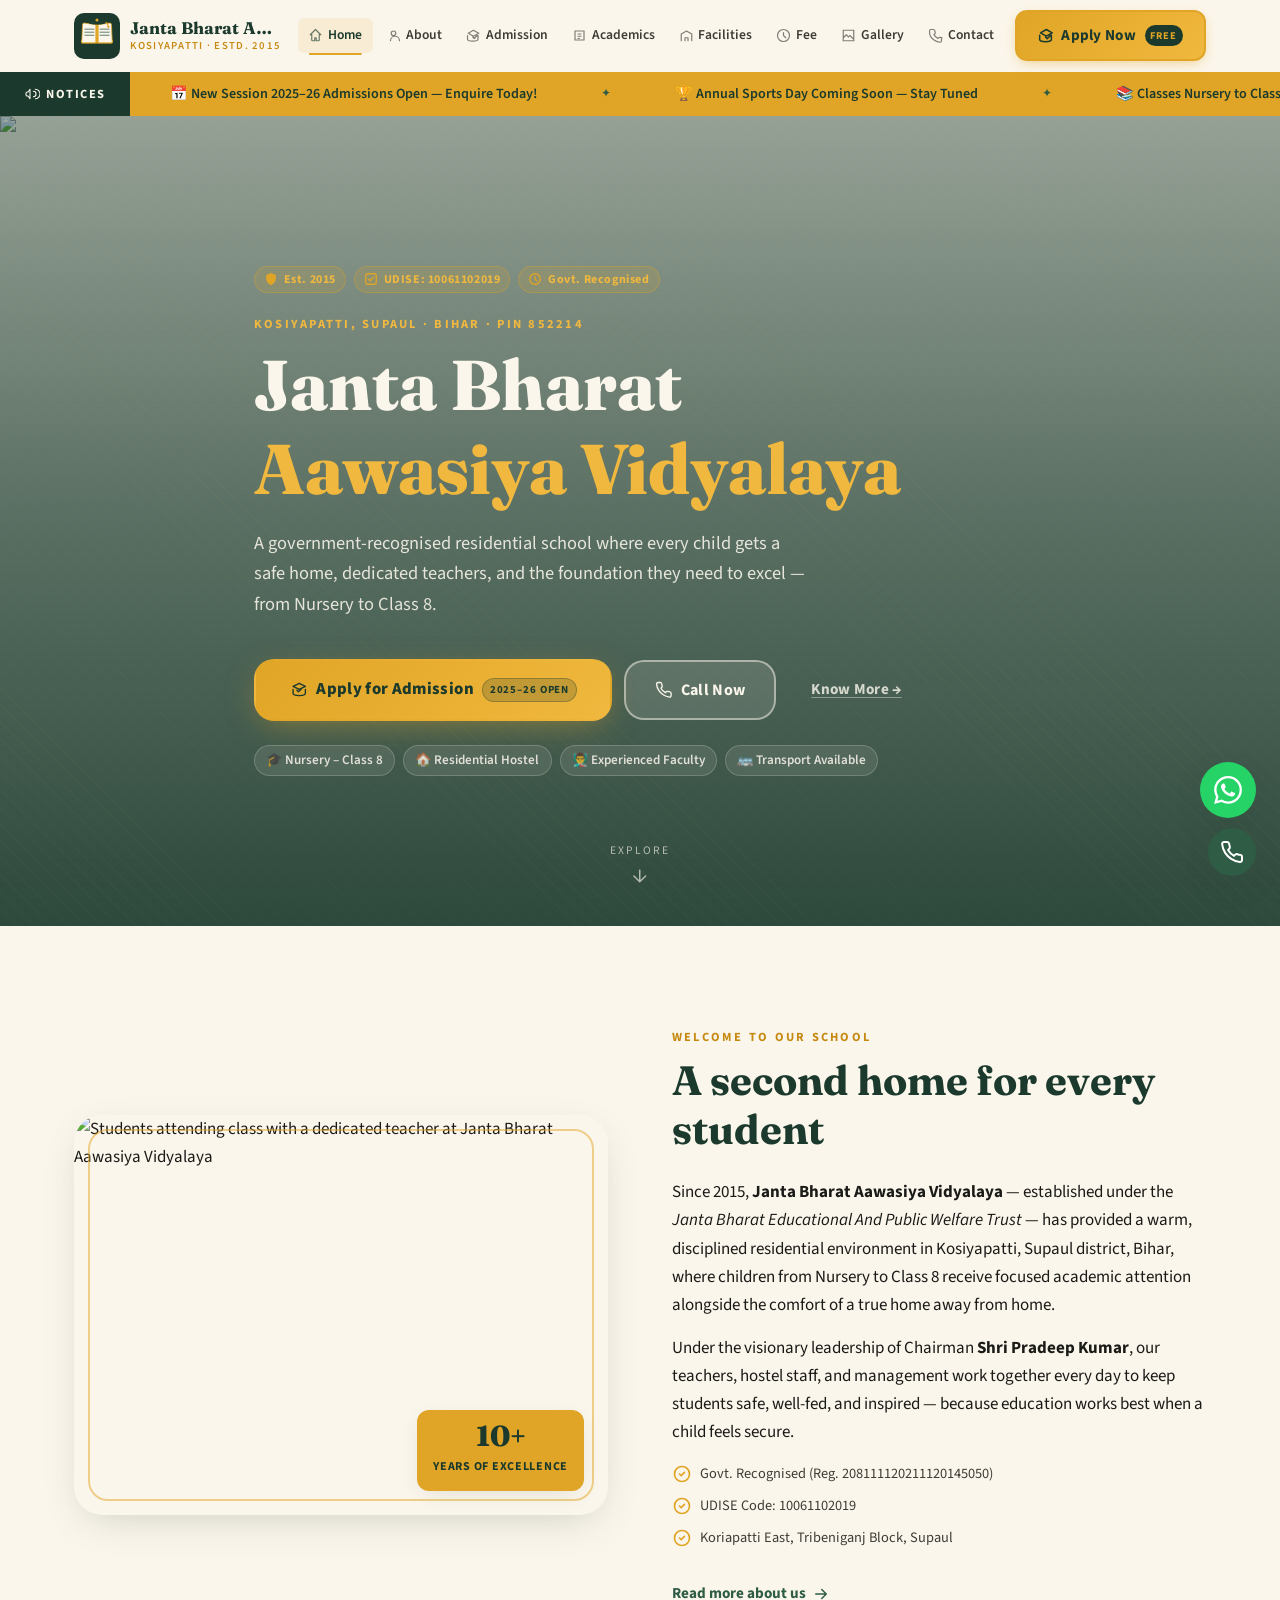
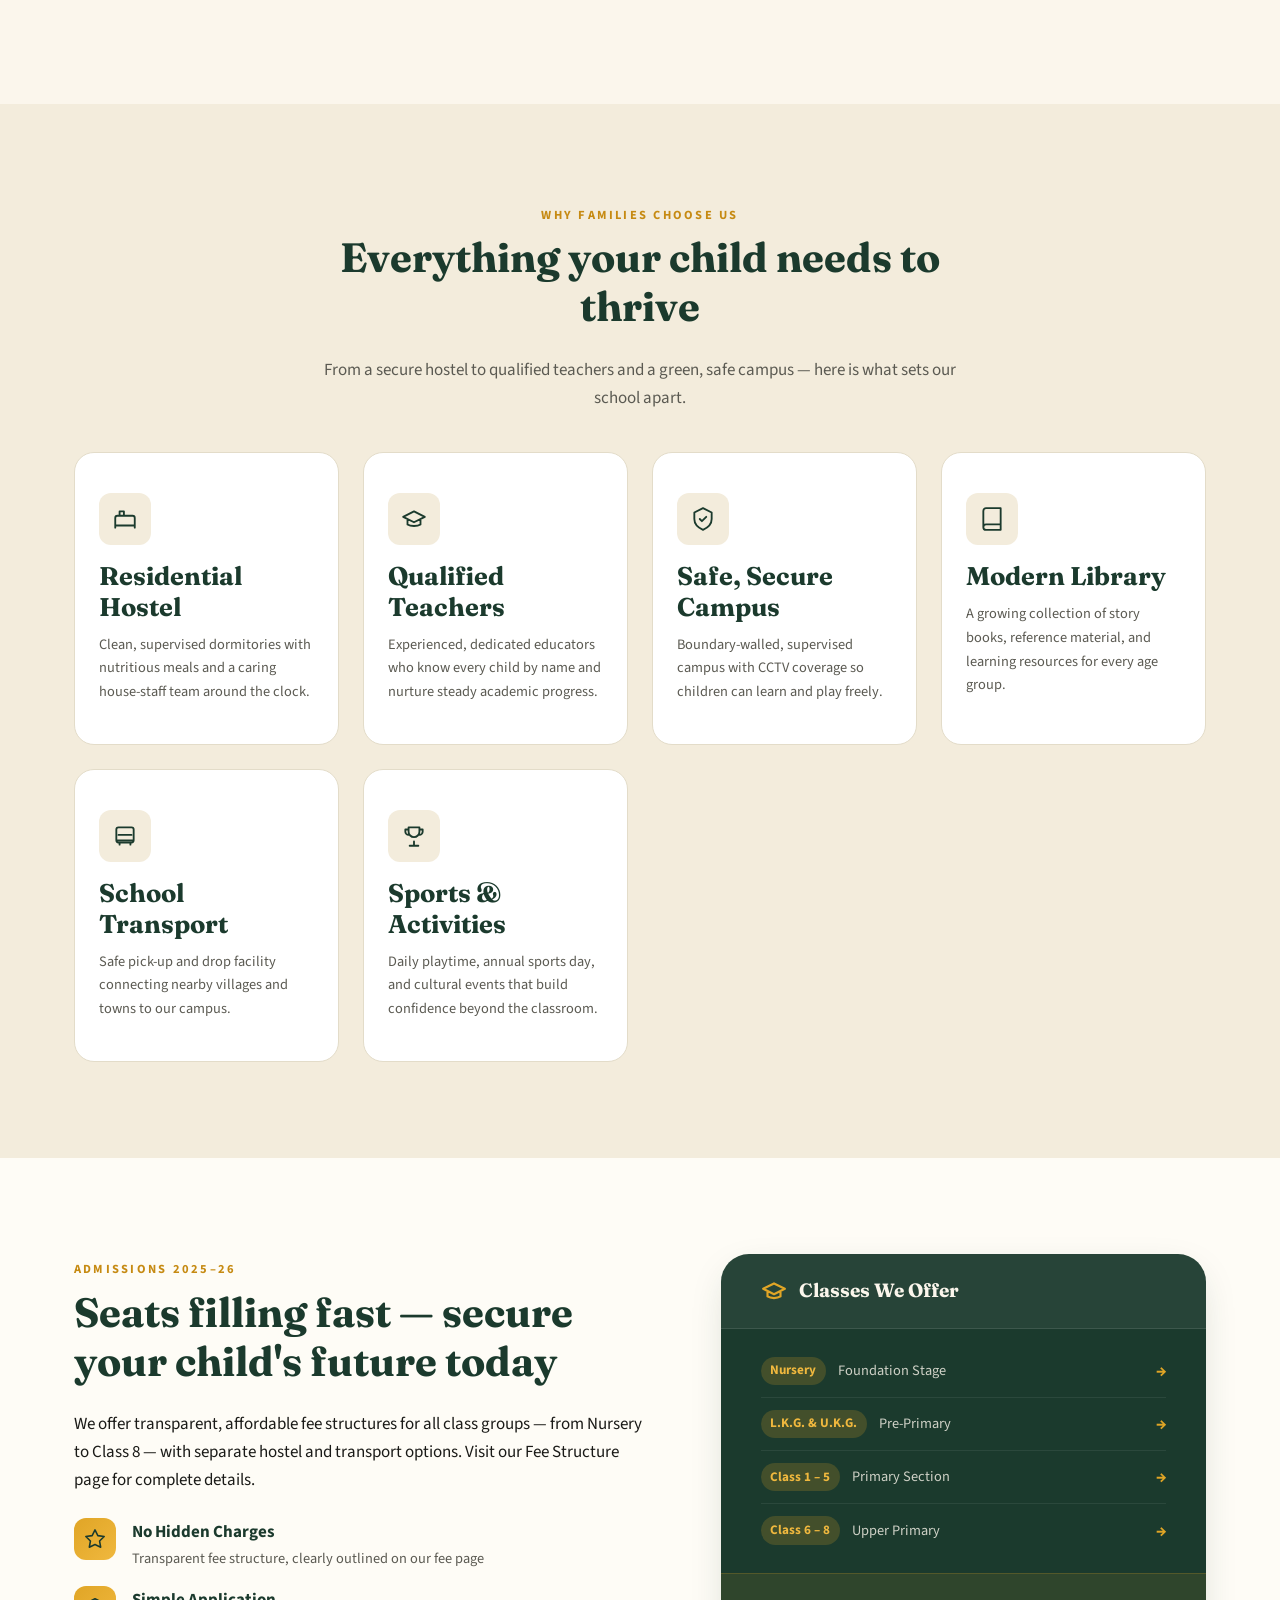
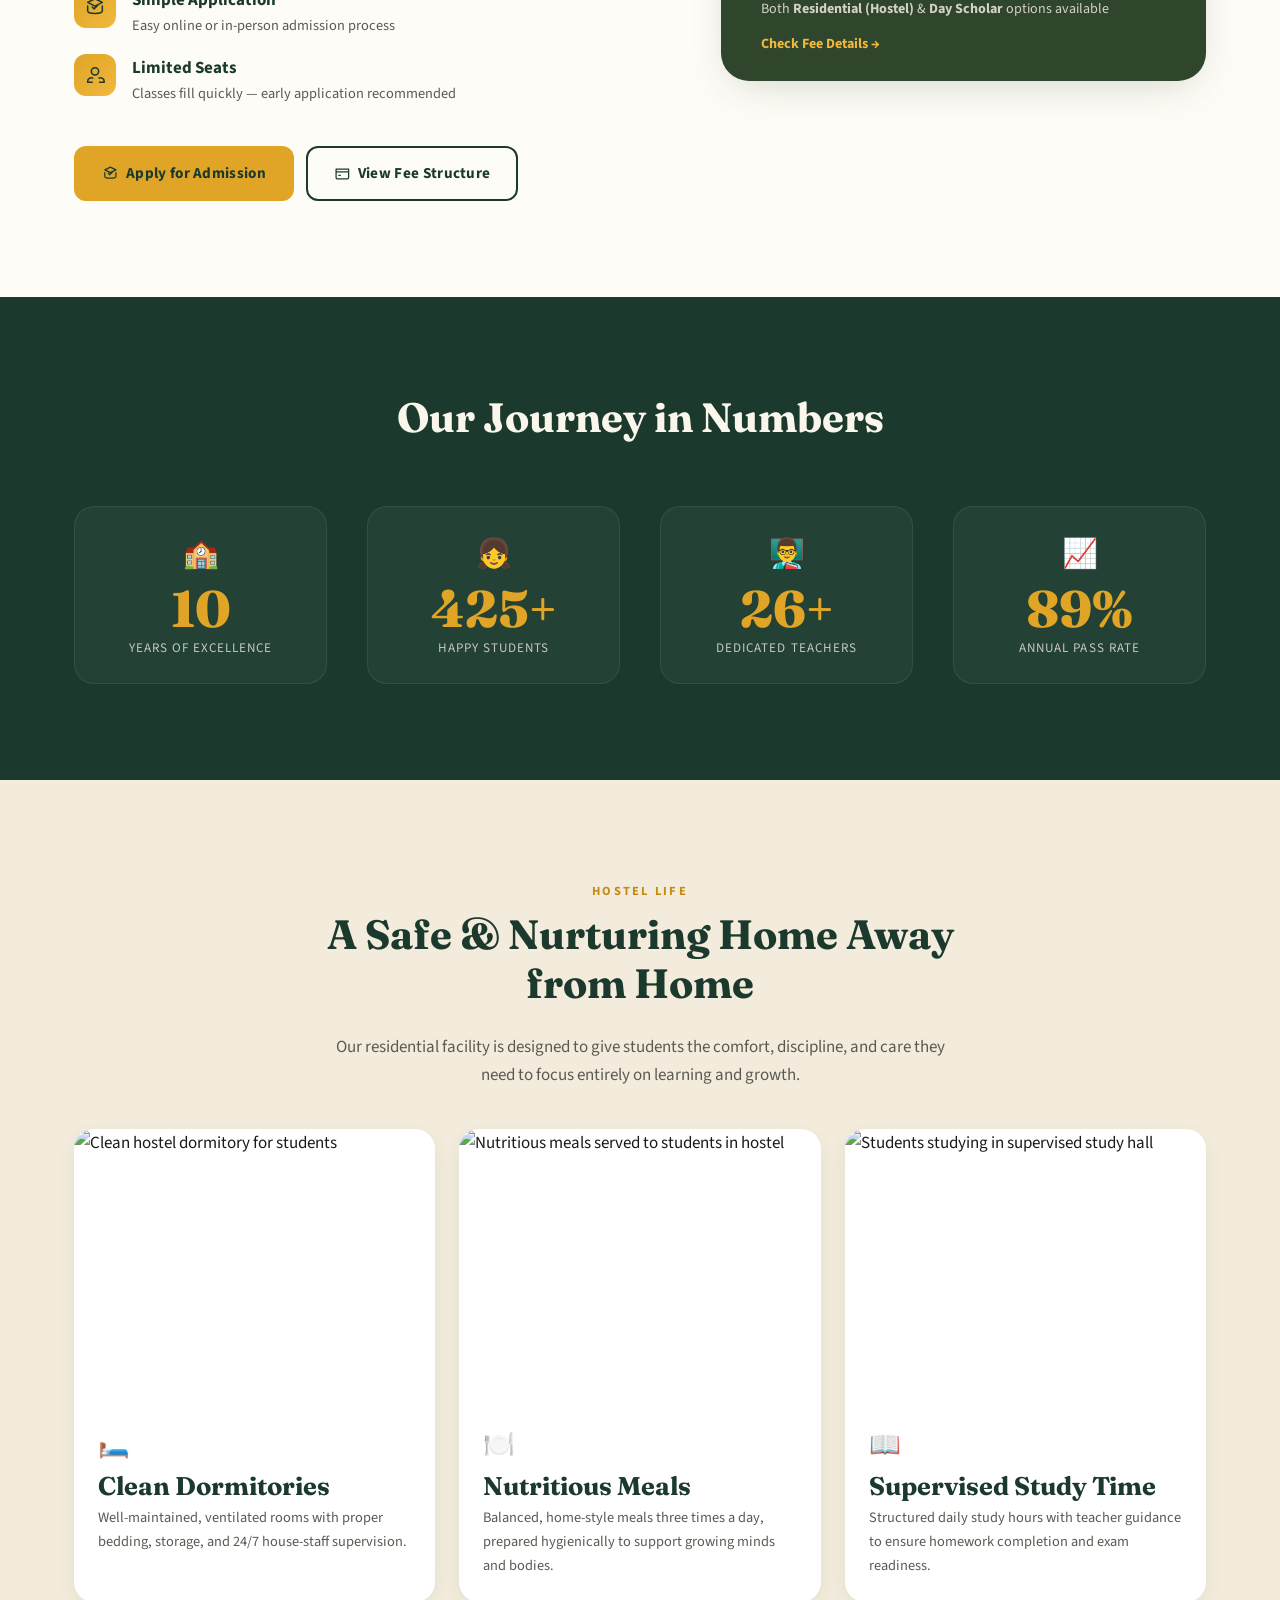
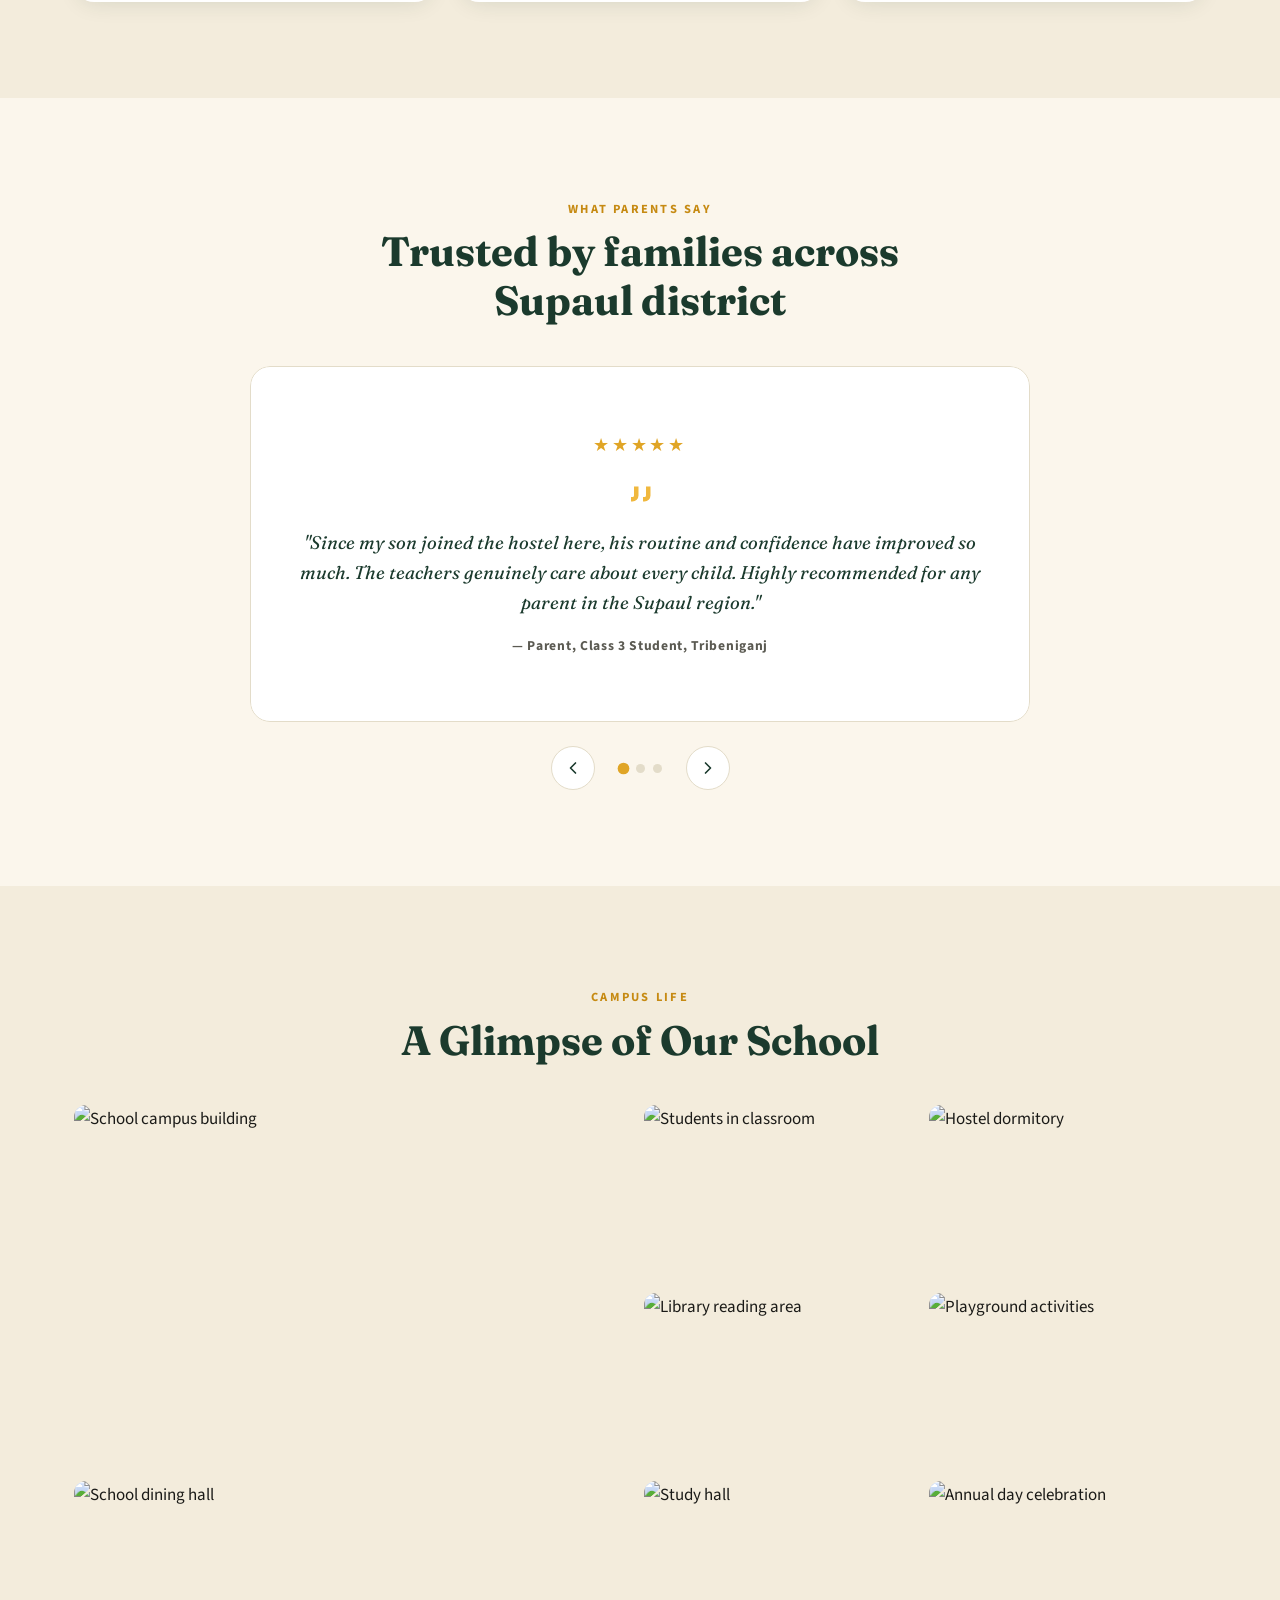
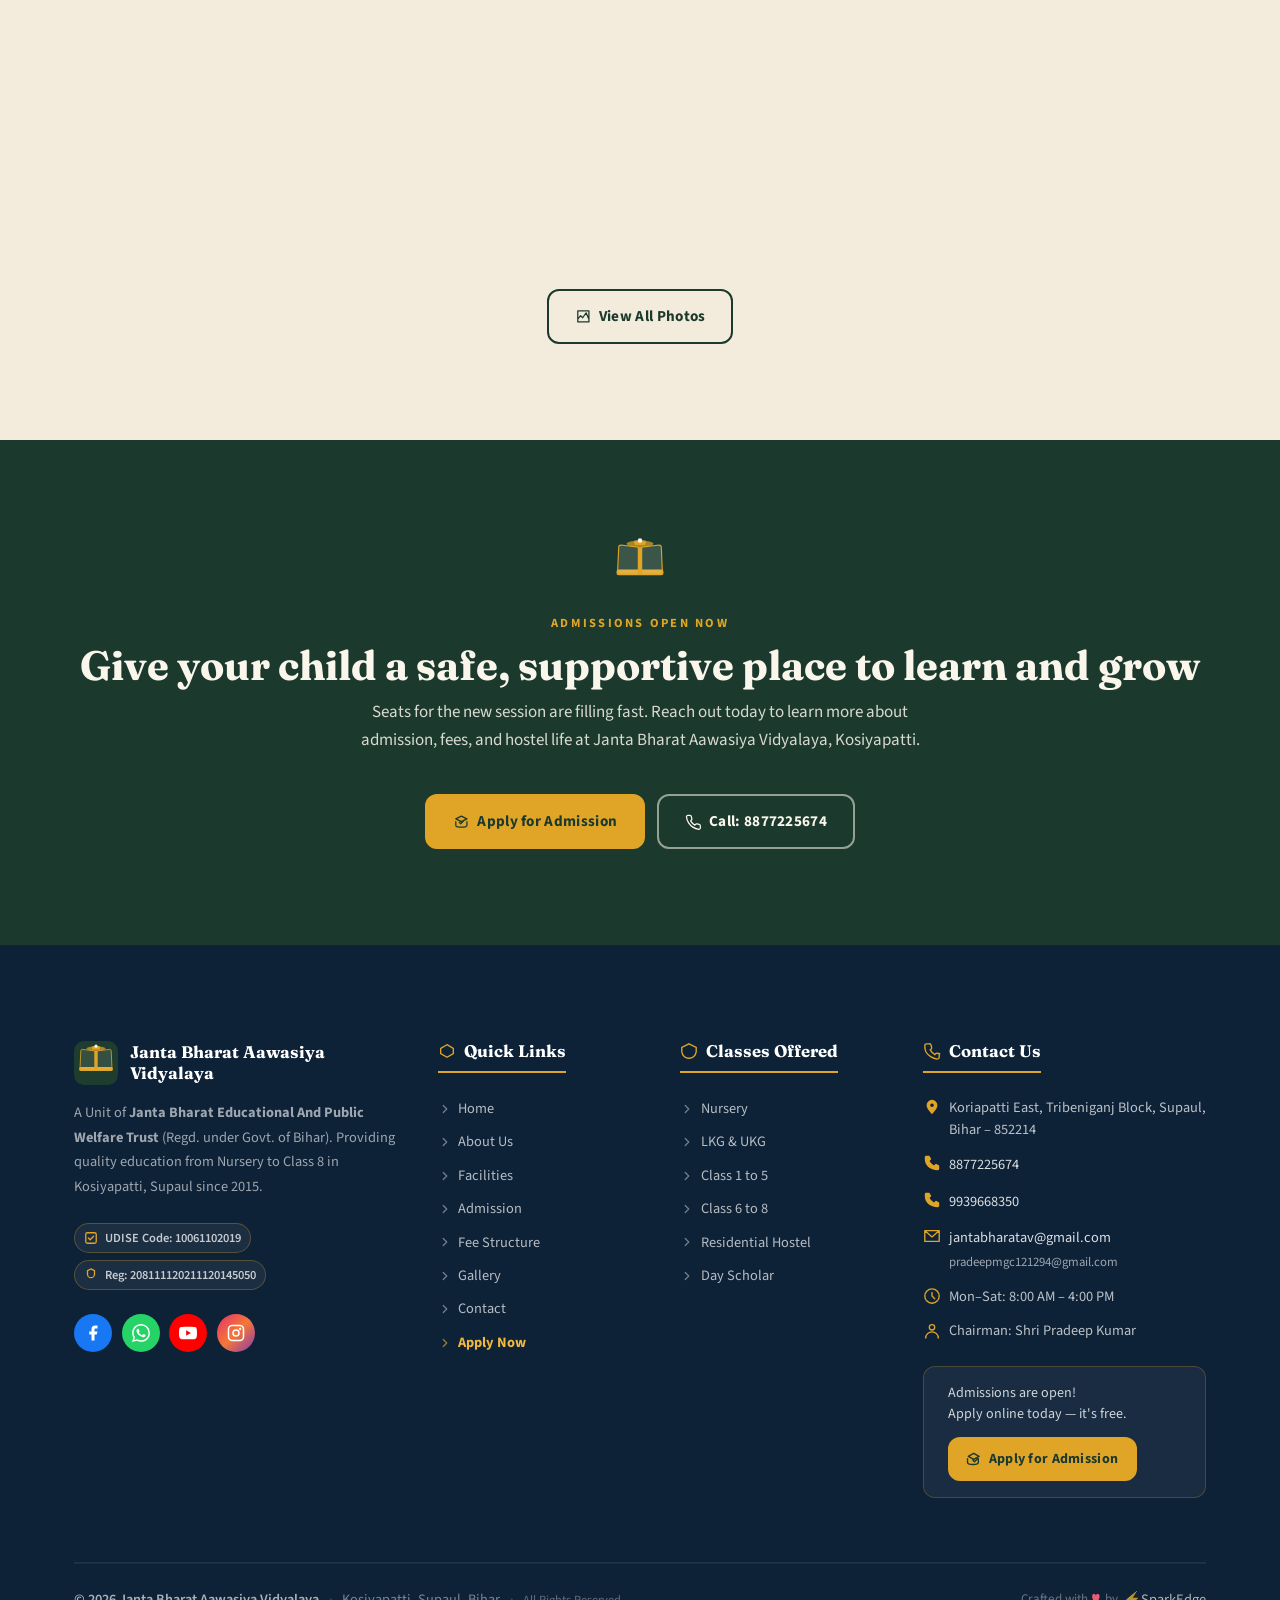
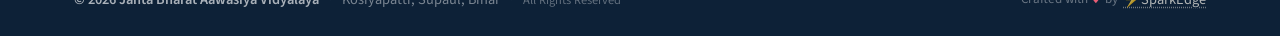
==== commit 884620fe: "updated" ====
--- a/index.html
+++ b/index.html
@@ -81,6 +81,25 @@
   .gallery-grid { grid-template-columns: 1fr 1fr; grid-auto-rows: 110px; }
   .stats-grid { grid-template-columns: 1fr 1fr; }
   .feature-card { padding: var(--space-md) var(--space-sm); }
+}
+
+/*  */
+@media (max-width: 767px) {
+  .page-banner {
+    padding: calc(var(--nav-height) + 1rem) 0 1rem;
+    text-align: center;
+    width: 100%;
+    overflow: hidden;
+  }
+  
+  .page-banner__inner {
+    padding: 0 1rem;
+  }
+  
+  .page-banner h1 {
+    font-size: clamp(1.4rem, 6vw, 2rem);
+    word-break: break-word;
+  }
 }
 </style>
 
--- a/assets/css/main.css
+++ b/assets/css/main.css
@@ -323,6 +323,7 @@
   justify-content: space-between;
   height: 100%;
   gap: var(--space-sm);
+  position: relative;
 }
 
 .nav-brand {
@@ -334,9 +335,9 @@
   font-size: 1.05rem;
   color: var(--color-green-900);
   line-height: 1.2;
-  flex-shrink: 0;
+  flex-shrink: 1;
   min-width: 0;
-  flex: 1;
+  overflow: hidden;
 }
 .nav-brand:hover { color: var(--color-green-900); }
 .nav-brand__logo {
@@ -349,6 +350,12 @@
   align-items: center;
   justify-content: center;
   padding: 4px;
+}
+.nav-brand__text {
+  overflow: hidden;
+  white-space: nowrap;
+  text-overflow: ellipsis;
+  min-width: 0;
 }
 .nav-brand__text small {
   display: block;
@@ -1352,6 +1359,57 @@
 .sparkedge-modal__actions { display: flex; flex-wrap: wrap; gap: 0.75rem; }
 
 /* ===================================================================
+   18b. BREADCRUMB BASE STYLES
+   =================================================================== */
+.breadcrumb { 
+  background: var(--color-cream-200); 
+  border-bottom: 1px solid var(--color-line-200); 
+  padding: .6rem 0;
+  width: 100%;
+  position: relative;
+  z-index: 10;
+}
+
+.breadcrumb__list {
+  display: flex;
+  align-items: center;
+  gap: .4rem;
+  font-family: var(--font-utility);
+  font-size: .82rem;
+  color: var(--color-ink-600);
+  flex-wrap: wrap;
+  list-style: none;
+  margin: 0;
+  padding: 0;
+  width: 100%;
+}
+
+.breadcrumb__list a {
+  color: var(--color-green-700);
+  font-weight: 600;
+  text-decoration: none;
+  transition: color var(--duration-fast);
+  white-space: nowrap;
+}
+
+.breadcrumb__list a:hover {
+  color: var(--color-gold-600);
+}
+
+.breadcrumb__sep {
+  color: var(--color-ink-400);
+  font-size: 0.82rem;
+  flex-shrink: 0;
+  user-select: none;
+}
+
+.breadcrumb__current {
+  color: var(--color-ink-900);
+  font-weight: 700;
+  word-break: break-word;
+}
+
+/* ===================================================================
    19. FOOTER (matches reference Medona School style)
    =================================================================== */
 .site-footer {
@@ -1552,12 +1610,87 @@
 
 /* Responsive — stack on mobile */
 @media (max-width: 767px) {
+  .nav-bar {
+    gap: 0.5rem;
+    padding: 0 var(--space-sm);
+  }
+
+  .nav-brand__logo {
+    width: 36px;
+    height: 36px;
+    flex-shrink: 0;
+  }
+
+  .nav-brand {
+    font-size: 0.82rem;
+    gap: 0.4rem;
+    flex: 1;
+    min-width: 0;
+  }
+
+  .nav-brand__text {
+    display: -webkit-box;
+    -webkit-line-clamp: 2;
+    -webkit-box-orient: vertical;
+    overflow: hidden;
+    white-space: normal;
+    font-size: 0.78rem;
+    line-height: 1.2;
+  }
+
+  .nav-brand__text small {
+    display: none;
+  }
+
+  .nav-toggle {
+    display: flex !important;
+    flex-shrink: 0;
+    margin-left: auto;
+  }
+
+  .page-banner {
+    padding: calc(var(--nav-height) + var(--space-lg)) 0 var(--space-lg);
+  }
+
+  .page-banner h1 {
+    font-size: clamp(1.5rem, 7vw, 2.2rem);
+    word-break: break-word;
+  }
+
+  .page-banner p {
+    font-size: 0.88rem;
+    padding: 0 var(--space-xs);
+  }
+
+  .banner-pills {
+    gap: 0.35rem;
+    margin-top: var(--space-xs);
+  }
+
+  .banner-pill {
+    font-size: 0.72rem;
+    padding: 0.25em 0.7em;
+  }
+  .section-heading {
+    margin-bottom: var(--space-md);
+  }
+
+  .section-heading h2 {
+    word-break: break-word;
+    hyphens: auto;
+  }
+
+  .eyebrow {
+    font-size: 0.72rem;
+    letter-spacing: 0.12em;
+  }
     .footer-bottom {
         flex-direction: column;
         align-items: center;
         text-align: center;
         gap: 0.5rem;
     }
+    .nav-toggle { display: flex; }
     .footer-bottom__left {
         justify-content: center;
     }
@@ -1620,10 +1753,10 @@
 .accordion-panel__inner { padding-bottom: var(--space-sm); font-size: var(--fs-small); color: var(--color-ink-600); }
 
 /* ===================================================================
-   23. RESPONSIVE — FULLY FIXED
-   =================================================================== */
-
-/* ── TABLETS (max 1100px) ── */
+   23. RESPONSIVE — COMPLETE MOBILE FIX
+   =================================================================== */
+
+/* ── TABLETS ── */
 @media (max-width: 1100px) {
   .footer-grid { grid-template-columns: 1fr 1fr; gap: var(--space-xl) var(--space-lg); }
   .stats-grid { grid-template-columns: repeat(2, 1fr); }
@@ -1637,47 +1770,112 @@
   .gallery-grid { grid-template-columns: repeat(3, 1fr); grid-auto-rows: 140px; }
 }
 
-/* ── MOBILE (max 767px) ── */
+/* ── MOBILE ── */
 @media (max-width: 767px) {
+
+  
+  /* PREVENT HORIZONTAL OVERFLOW */
+  html, body {
+    overflow-x: hidden !important;
+    width: 100% !important;
+    max-width: 100vw !important;
+  }
+  
+  * {
+    max-width: 100%;
+  }
+  
+
+  /* CSS VARIABLES - REDUCE SPACING */
   :root {
     --nav-height: 64px;
-    --space-xl: 2.5rem;
+    --space-xl:  2.5rem;
     --space-2xl: 3.5rem;
-    --space-lg: 1.8rem;
+    --space-lg:  1.8rem;
     --fs-h1: clamp(1.6rem, 7vw, 2.4rem);
-    --fs-h2: clamp(1.4rem, 5vw, 2rem);
-    --fs-h3: clamp(1.1rem, 3.5vw, 1.4rem);
+    --fs-h2: clamp(1.35rem, 5vw, 1.9rem);
+    --fs-h3: clamp(1.05rem, 3.5vw, 1.35rem);
   }
 
   html { font-size: 15px; }
+  body { overflow-x: hidden; }
+  * { box-sizing: border-box; }
+  img, video { max-width: 100% !important; }
+  iframe { max-width: 100% !important; }
 
   .container { padding: 0 var(--space-sm); }
   .section { padding: var(--space-xl) 0; }
 
-  /* ── MOBILE NAV ── */
-  .nav-toggle { display: flex; }
-
-  nav {
-    position: fixed;
-    top: 0;
-    right: 0;
-    height: 100vh;
-    width: min(80vw, 300px);
-    z-index: 550;
-  }
+  /* ── NAVBAR ── */
+  .nav-bar {
+    gap: 0.4rem;
+    padding: 0 0.75rem;
+  }
+
+  .nav-brand {
+    flex: 1;
+    flex-shrink: 1;
+    min-width: 0;
+    gap: 0.4rem;
+    font-size: 0.82rem;
+    overflow: hidden;
+  }
+
+  .nav-brand__logo {
+    width: 36px;
+    height: 36px;
+    flex-shrink: 0;
+  }
+
+  .nav-brand__text {
+    overflow: hidden;
+    white-space: nowrap;
+    text-overflow: ellipsis;
+    min-width: 0;
+    font-size: 0.78rem;
+  }
+
+  .nav-brand__text small { display: none; }
+
+  .nav-toggle {
+    display: flex !important;
+    flex-shrink: 0;
+    margin-left: 4px;
+    z-index: 600;
+  }
+
+ nav {
+  position: fixed;
+  top: 0;
+  right: 0;
+  height: 100vh;
+  width: min(80vw, 300px);
+  z-index: 550;
+  display: block;
+  pointer-events: none;
+}
+
+nav.has-open-menu {
+  pointer-events: all;
+}
+
+.nav-menu {
+  pointer-events: all;
+}
 
   .nav-menu {
     flex-direction: column;
     align-items: flex-start;
     justify-content: flex-start;
     gap: 0.25rem;
-    padding: calc(var(--nav-height) + var(--space-lg)) var(--space-lg) var(--space-lg);
+    padding: calc(var(--nav-height) + 1.5rem) 1.25rem 1.25rem;
     background: var(--color-green-900);
     height: 100%;
     overflow-y: auto;
+    -webkit-overflow-scrolling: touch;
     transform: translateX(100%);
     transition: transform var(--duration-base) var(--ease-out);
-    -webkit-overflow-scrolling: touch;
+    width: 100%;
   }
 
   .nav-menu.is-open { transform: translateX(0); }
@@ -1697,40 +1895,150 @@
   .nav-cta { margin-left: 0; margin-top: 0.5rem; width: 100%; }
   .btn-apply { width: 100%; justify-content: center; }
 
+  /* ── BREADCRUMB ── */
+  .breadcrumb {
+    padding: 0.35rem 0;
+    border-bottom: 1px solid var(--color-line-200);
+  }
+
+  .breadcrumb .container {
+    padding: 0 0.75rem;
+  }
+
+  .breadcrumb__list {
+    font-size: 0.72rem;
+    gap: 0.2rem;
+    flex-wrap: wrap;
+    line-height: 1.5;
+    align-items: center;
+  }
+
+  .breadcrumb__list a {
+    font-size: 0.72rem;
+    font-weight: 600;
+    white-space: nowrap;
+  }
+
+  .breadcrumb__sep {
+    font-size: 0.68rem;
+    flex-shrink: 0;
+    opacity: 0.6;
+    margin: 0 0.1rem;
+  }
+
+  .breadcrumb__current {
+    font-size: 0.72rem;
+    font-weight: 700;
+    word-break: break-word;
+    overflow: hidden;
+    text-overflow: ellipsis;
+    white-space: nowrap;
+    max-width: 55vw;
+  }
+
+  /* ── PAGE BANNER ── */
+  .page-banner {
+    padding: calc(var(--nav-height) + 1.5rem) 0 1.5rem;
+    text-align: center;
+  }
+  .page-banner h1 {
+    font-size: clamp(1.5rem, 7vw, 2.2rem);
+    word-break: break-word;
+    margin-bottom: 0.4rem;
+  }
+  .page-banner p {
+    font-size: 0.88rem;
+    padding: 0 var(--space-xs);
+    margin-bottom: 0.5rem;
+  }
+  .banner-pills {
+    gap: 0.3rem;
+    margin-top: 0.5rem;
+    justify-content: center;
+  }
+  .banner-pill {
+    font-size: 0.7rem;
+    padding: 0.2em 0.6em;
+  }
+
+  /* ── EYEBROW + HEADINGS ── */
+  .eyebrow {
+    font-size: 0.72rem;
+    letter-spacing: 0.12em;
+  }
+  .section-heading {
+    margin-bottom: var(--space-md);
+  }
+  .section-heading h2 {
+    word-break: break-word;
+    hyphens: auto;
+  }
+
   /* ── HERO ── */
   .hero { min-height: 100svh; min-height: 100vh; }
   .hero__trust-badges { display: none; }
-  .hero__actions { flex-direction: column; align-items: flex-start; width: 100%; }
-  .btn-hero-primary, .btn-hero-outline { width: 100%; justify-content: center; }
+  .hero__actions {
+    flex-direction: column;
+    align-items: flex-start;
+    width: 100%;
+    gap: 0.6rem;
+  }
+  .btn-hero-primary,
+  .btn-hero-outline { width: 100%; justify-content: center; }
   .btn-hero-ghost { display: none; }
   .hero__info-pills { display: none; }
-  .hero__content { padding-top: var(--space-lg); padding-bottom: var(--space-lg); }
+  .hero__content {
+    padding-top: var(--space-lg);
+    padding-bottom: var(--space-lg);
+  }
   .hero__title { word-break: break-word; }
 
   /* ── ABOUT SNAPSHOT ── */
   .about-snapshot__body { order: -1; }
   .about-snapshot__badge { display: none; }
 
-  /* ── GRIDS ── */
+  /* ── FEATURE CARDS ── */
+  .grid--auto-fit { grid-template-columns: 1fr 1fr; }
+  .feature-card { padding: var(--space-md) var(--space-sm); }
+
+  /* ── STATS ── */
   .stats-grid { grid-template-columns: repeat(2, 1fr); gap: var(--space-md); }
+  .stat-item__number { font-size: clamp(1.8rem, 5vw, 2.6rem); }
+
+  /* ── HOSTEL GRID ── */
   .hostel-grid { grid-template-columns: 1fr; }
   .hostel-card:last-child { grid-column: auto; max-width: 100%; }
+
+  /* ── GRIDS ── */
   .grid--2col { grid-template-columns: 1fr; }
   .grid--3col { grid-template-columns: 1fr; }
-  .grid--auto-fit { grid-template-columns: 1fr 1fr; }
 
   /* ── GALLERY ── */
-  .gallery-grid { grid-template-columns: repeat(2, 1fr); grid-auto-rows: 120px; }
+  .gallery-grid {
+    grid-template-columns: repeat(2, 1fr);
+    grid-auto-rows: 120px;
+  }
   .gallery-grid__item:nth-child(1),
   .gallery-grid__item:nth-child(6) { grid-column: span 2; grid-row: span 1; }
 
+  /* ── CAROUSEL ── */
+  .carousel__slide { padding: var(--space-lg) var(--space-md); }
+  .carousel__quote { font-size: 0.95rem; }
+
+  /* ── TABLES ── */
+  table { font-size: 0.82rem; }
+  th, td { padding: 0.6rem 0.75rem !important; }
+
   /* ── FOOTER ── */
   .footer-grid { grid-template-columns: 1fr; gap: var(--space-lg); }
+  .footer-col__heading { font-size: 0.95rem; }
+
   .footer-bottom {
     flex-direction: column;
     align-items: center;
     text-align: center;
-    gap: 0.4rem;
+    gap: 0.35rem;
+    padding: var(--space-sm) 0;
   }
   .footer-bottom__left {
     flex-direction: column;
@@ -1738,37 +2046,34 @@
     gap: 0.2rem;
   }
   .footer-bottom__sep { display: none; }
-
-  /* ── MODALS ── */
+  .footer-bottom__loc,
+  .footer-bottom__rights { display: block; width: 100%; text-align: center; }
+
+  /* ── SPARKEDGE MODAL ── */
   .sparkedge-modal__card { padding: var(--space-lg) var(--space-md); }
 
-  /* ── FABs ── */
-  .fab { width: 52px; height: 52px; }
-  .fab--phone { width: 44px; height: 44px; }
+  /* ── FABS ── */
+  .fab { width: 50px; height: 50px; }
+  .fab--phone { width: 42px; height: 42px; }
   .fab__tooltip { display: none; }
 
   /* ── LIGHTBOX ── */
   .lightbox__prev { left: 0.5rem; }
   .lightbox__next { right: 0.5rem; }
 
-  /* ── CAROUSEL ── */
-  .carousel__slide { padding: var(--space-lg) var(--space-md); }
-  .carousel__quote { font-size: 0.95rem; }
-
-  /* ── TABLES ── */
-  table { font-size: 0.82rem; }
-  th, td { padding: 0.65rem 0.8rem !important; }
-
-  /* ── PREVENT HORIZONTAL SCROLL ── */
-  body { overflow-x: hidden; }
-  * { max-width: 100%; box-sizing: border-box; }
-  img, video, iframe { max-width: 100% !important; }
-}
-
-/* ── SMALL MOBILE (max 480px) ── */
+  /* ── CLASSES CARD ── */
+  .classes-card { border-radius: var(--radius-lg); }
+  .class-row { padding: 0.6rem 0; }
+
+  /* ── ADMISSION CTA ── */
+  .admission-cta-grid { grid-template-columns: 1fr; }
+  .admission-cta__actions { flex-direction: column; }
+  .admission-cta__actions .btn { width: 100%; justify-content: center; }
+}
+
+/* ── SMALL MOBILE ── */
 @media (max-width: 480px) {
-  .notice-band__label { padding: 0 var(--space-sm); font-size: 0.7rem; }
-.notice-band__item { font-size: 0.8rem; }
+
   :root {
     --space-md: 1rem;
     --space-sm: 0.75rem;
@@ -1776,18 +2081,47 @@
 
   html { font-size: 14px; }
 
-  .hero__title { font-size: clamp(1.6rem, 8vw, 2.2rem); }
-  .stats-grid { grid-template-columns: repeat(2, 1fr); }
+  .hero__title { font-size: clamp(1.5rem, 8vw, 2rem); }
+
+  .breadcrumb {
+    padding: 0.3rem 0;
+  }
+
+  .breadcrumb .container {
+    padding: 0 0.6rem;
+  }
+
+  .breadcrumb__list {
+    font-size: 0.68rem;
+    gap: 0.15rem;
+  }
+
+  .breadcrumb__list a {
+    font-size: 0.68rem;
+  }
+
+  .breadcrumb__current {
+    font-size: 0.68rem;
+    max-width: 48vw;
+  }
+
+  .stats-grid { grid-template-columns: 1fr 1fr; }
+  .grid--auto-fit { grid-template-columns: 1fr; }
+
   .admission-features { gap: var(--space-xs); }
-  .classes-card { border-radius: var(--radius-lg); }
-  .footer-col__heading { font-size: 0.95rem; }
-  .grid--auto-fit { grid-template-columns: 1fr; }
-
-  /* Tables scroll on small screens */
+  .footer-col__heading { font-size: 0.9rem; }
+
+  /* Tables scroll */
   .fee-table-wrap,
   .eligibility-wrap,
   .aff-table-wrap,
-  .calendar-table-wrap { overflow-x: auto; -webkit-overflow-scrolling: touch; }
+  .calendar-table-wrap {
+    overflow-x: auto;
+    -webkit-overflow-scrolling: touch;
+  }
+
+  .notice-band__label { padding: 0 0.75rem; font-size: 0.68rem; }
+  .notice-band__item { font-size: 0.78rem; }
 }
 
 /* ===================================================================
@@ -1814,4 +2148,107 @@
   body { font-size: 12pt; background: #fff; color: #000; }
   a { color: inherit; text-decoration: underline; }
   .section { padding: 20pt 0; }
+}
+
+/*  */
+
+/* ===================================================
+   GLOBAL MOBILE OVERFLOW FIX — ADD AT END OF FILE
+   =================================================== */
+
+html {
+  overflow-x: hidden;
+}
+
+body {
+  overflow-x: hidden;
+  position: relative;
+}
+
+@media (max-width: 767px) {
+  
+  /* Fix nav not covering content */
+  nav {
+    pointer-events: none;
+  }
+  
+  .nav-menu.is-open {
+    pointer-events: all;
+  }
+  
+  /* Fix breadcrumb positioning */
+  .breadcrumb {
+    position: relative !important;
+    top: auto !important;
+    right: auto !important;
+    float: none !important;
+    width: 100% !important;
+    display: block !important;
+  }
+  
+  .breadcrumb .container {
+    width: 100% !important;
+    padding: 0 0.75rem !important;
+  }
+  
+  /* Fix all grids */
+  .grid--3col,
+  .grid--2col {
+    grid-template-columns: 1fr !important;
+  }
+  
+  /* Fix images overflowing */
+  img {
+    max-width: 100% !important;
+    height: auto !important;
+  }
+  
+  /* Fix tables */
+  table {
+    display: block;
+    overflow-x: auto;
+    -webkit-overflow-scrolling: touch;
+    width: 100% !important;
+  }
+  
+  /* Fix iframes (Google Form, Map) */
+  iframe {
+    max-width: 100% !important;
+    width: 100% !important;
+  }
+  
+  /* Fix containers */
+  .container {
+    width: 100% !important;
+    padding: 0 0.75rem !important;
+    box-sizing: border-box !important;
+  }
+  
+  /* Fix sections */
+  .section {
+    width: 100% !important;
+    overflow: hidden !important;
+  }
+  
+  /* Fix hero */
+  .hero__content {
+    width: 100% !important;
+    box-sizing: border-box !important;
+  }
+  
+  /* Fix notice band overflow */
+  .notice-band {
+    overflow: hidden !important;
+  }
+}
+
+@media (max-width: 480px) {
+  .container {
+    padding: 0 0.5rem !important;
+  }
+  
+  h1, h2, h3 {
+    word-break: break-word !important;
+    overflow-wrap: break-word !important;
+  }
 }
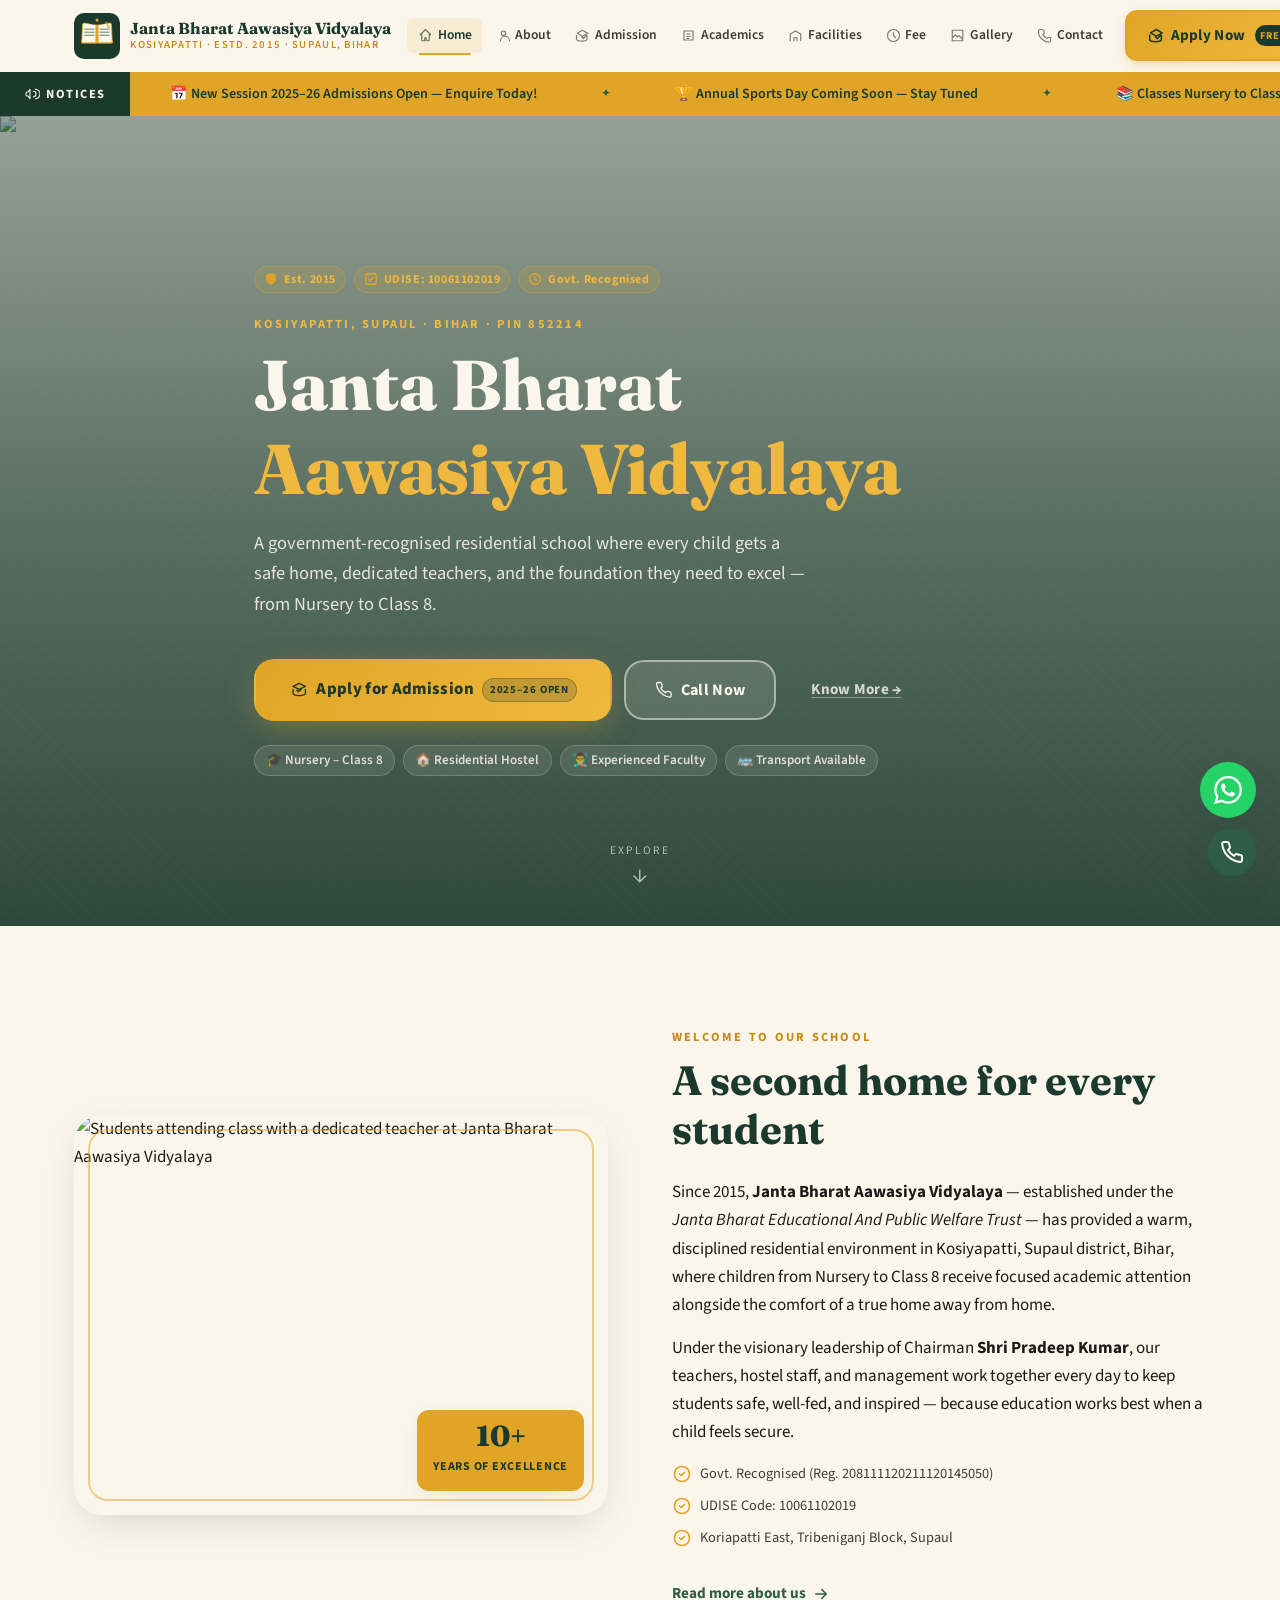
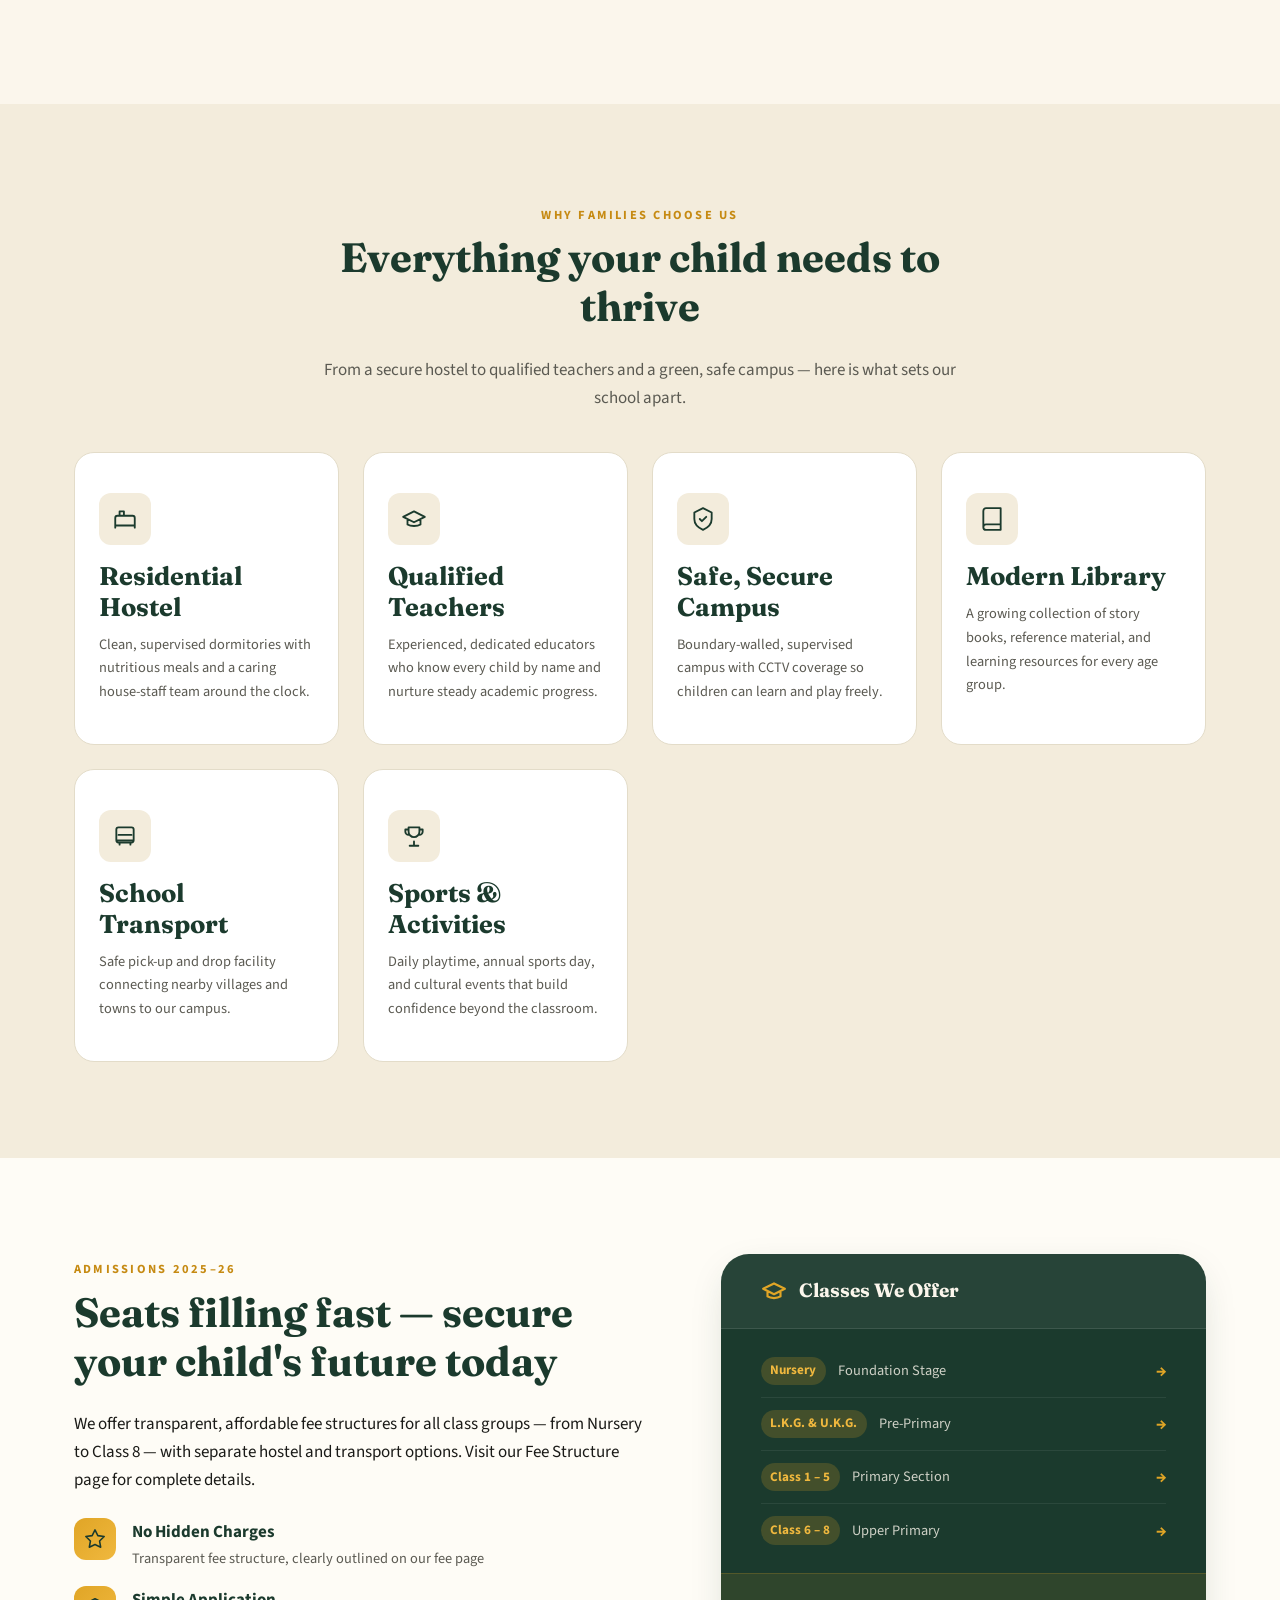
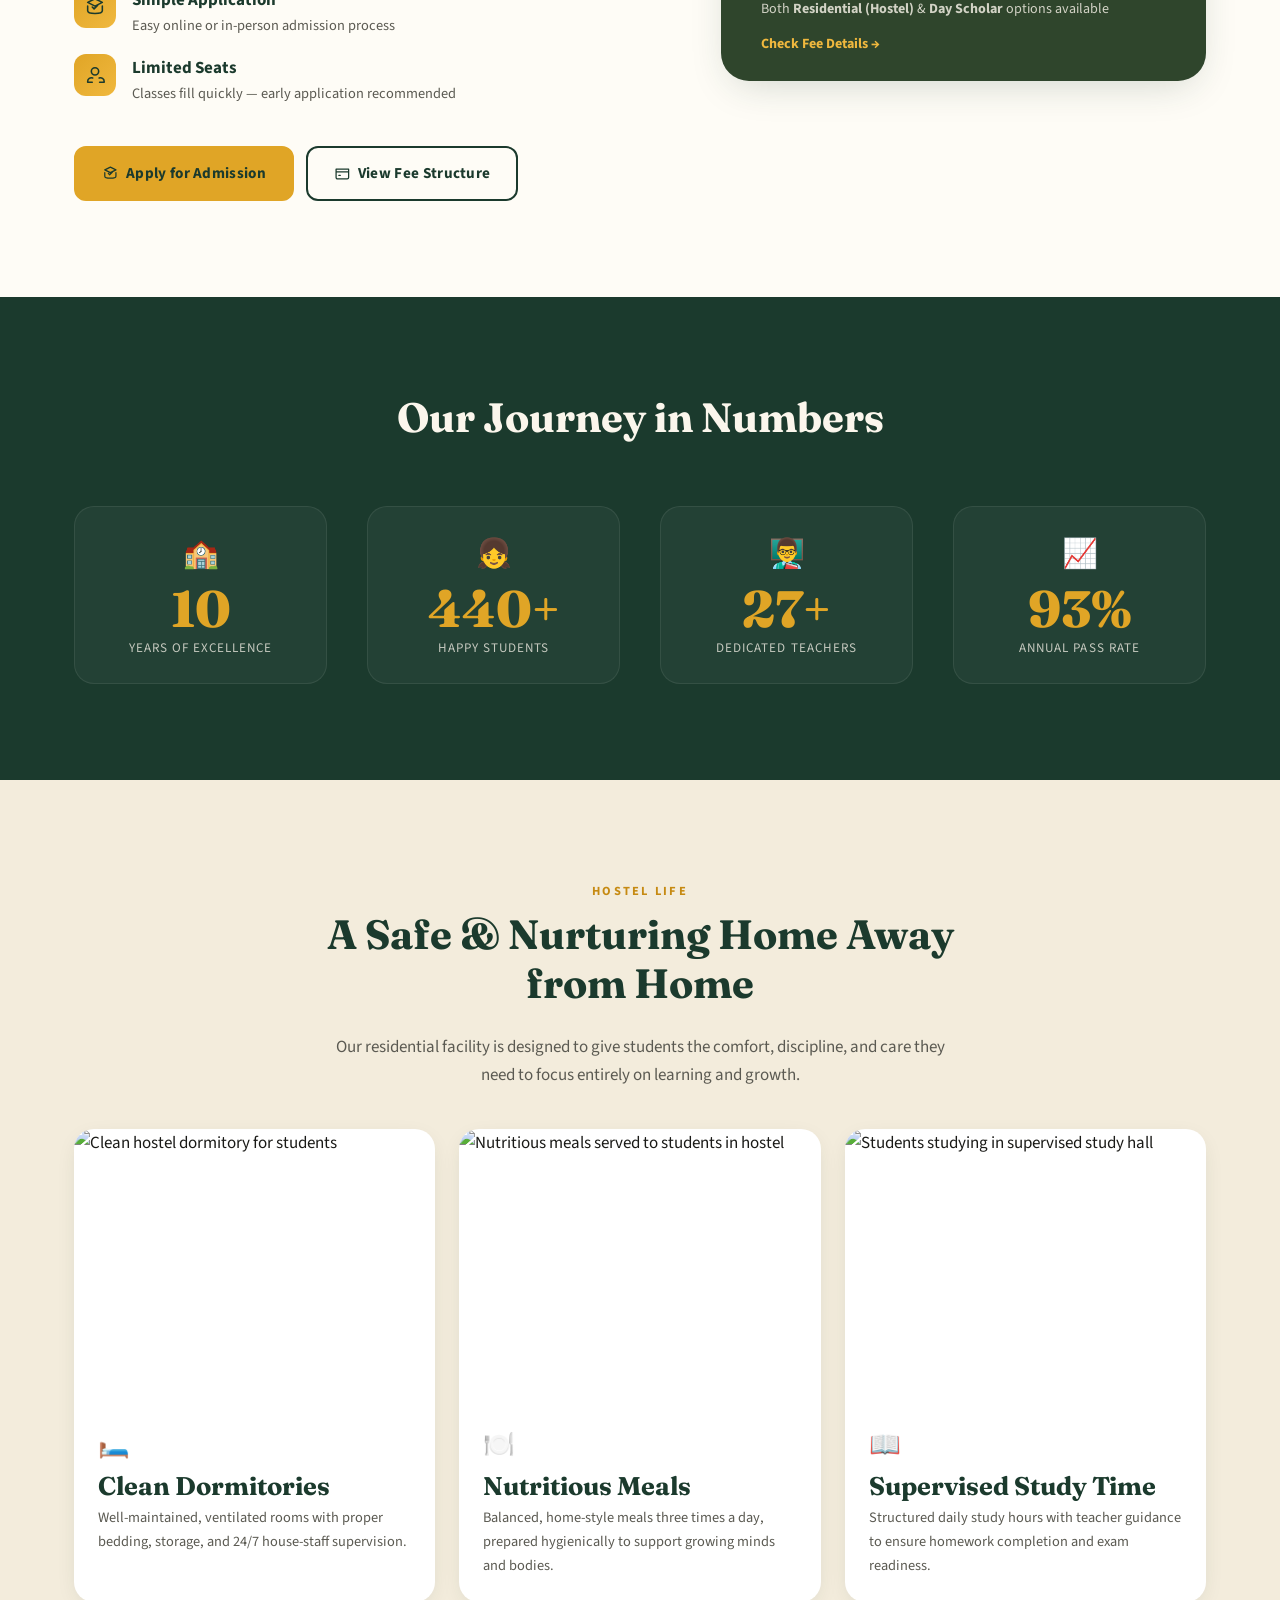
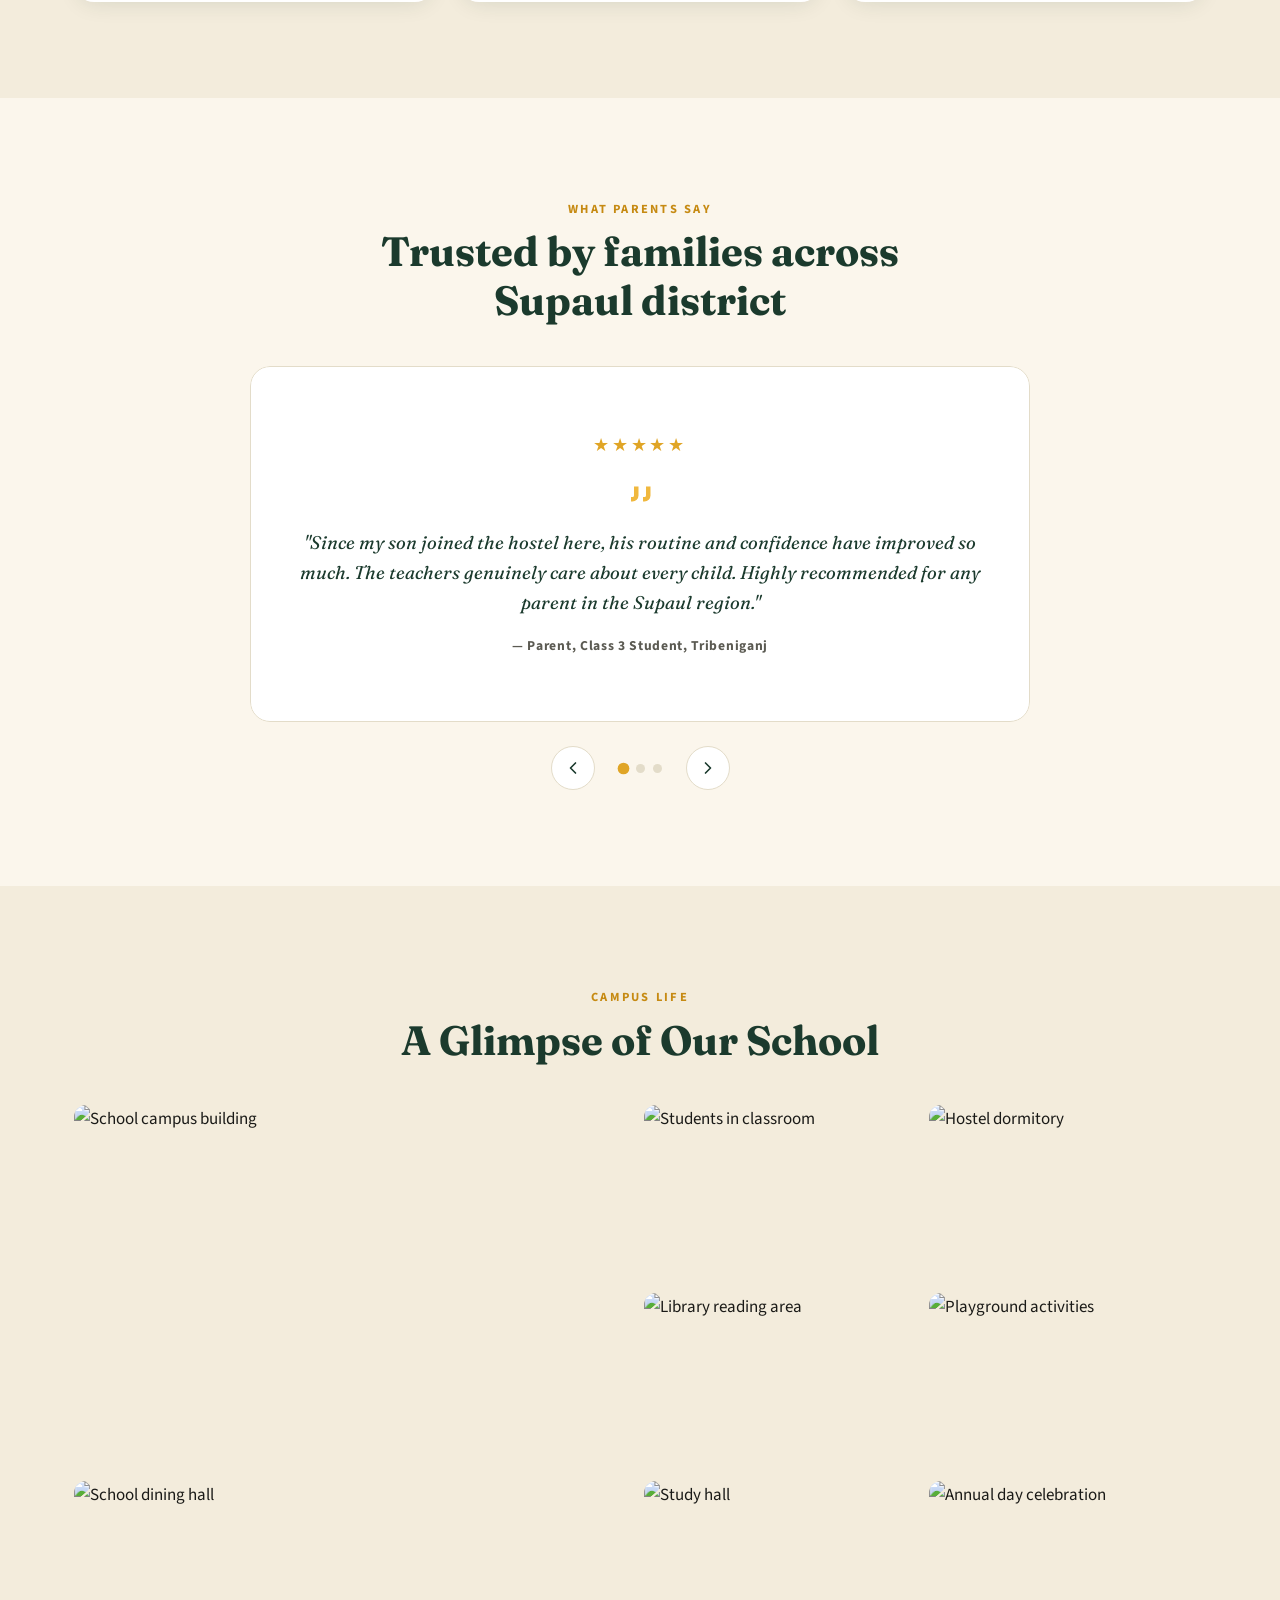
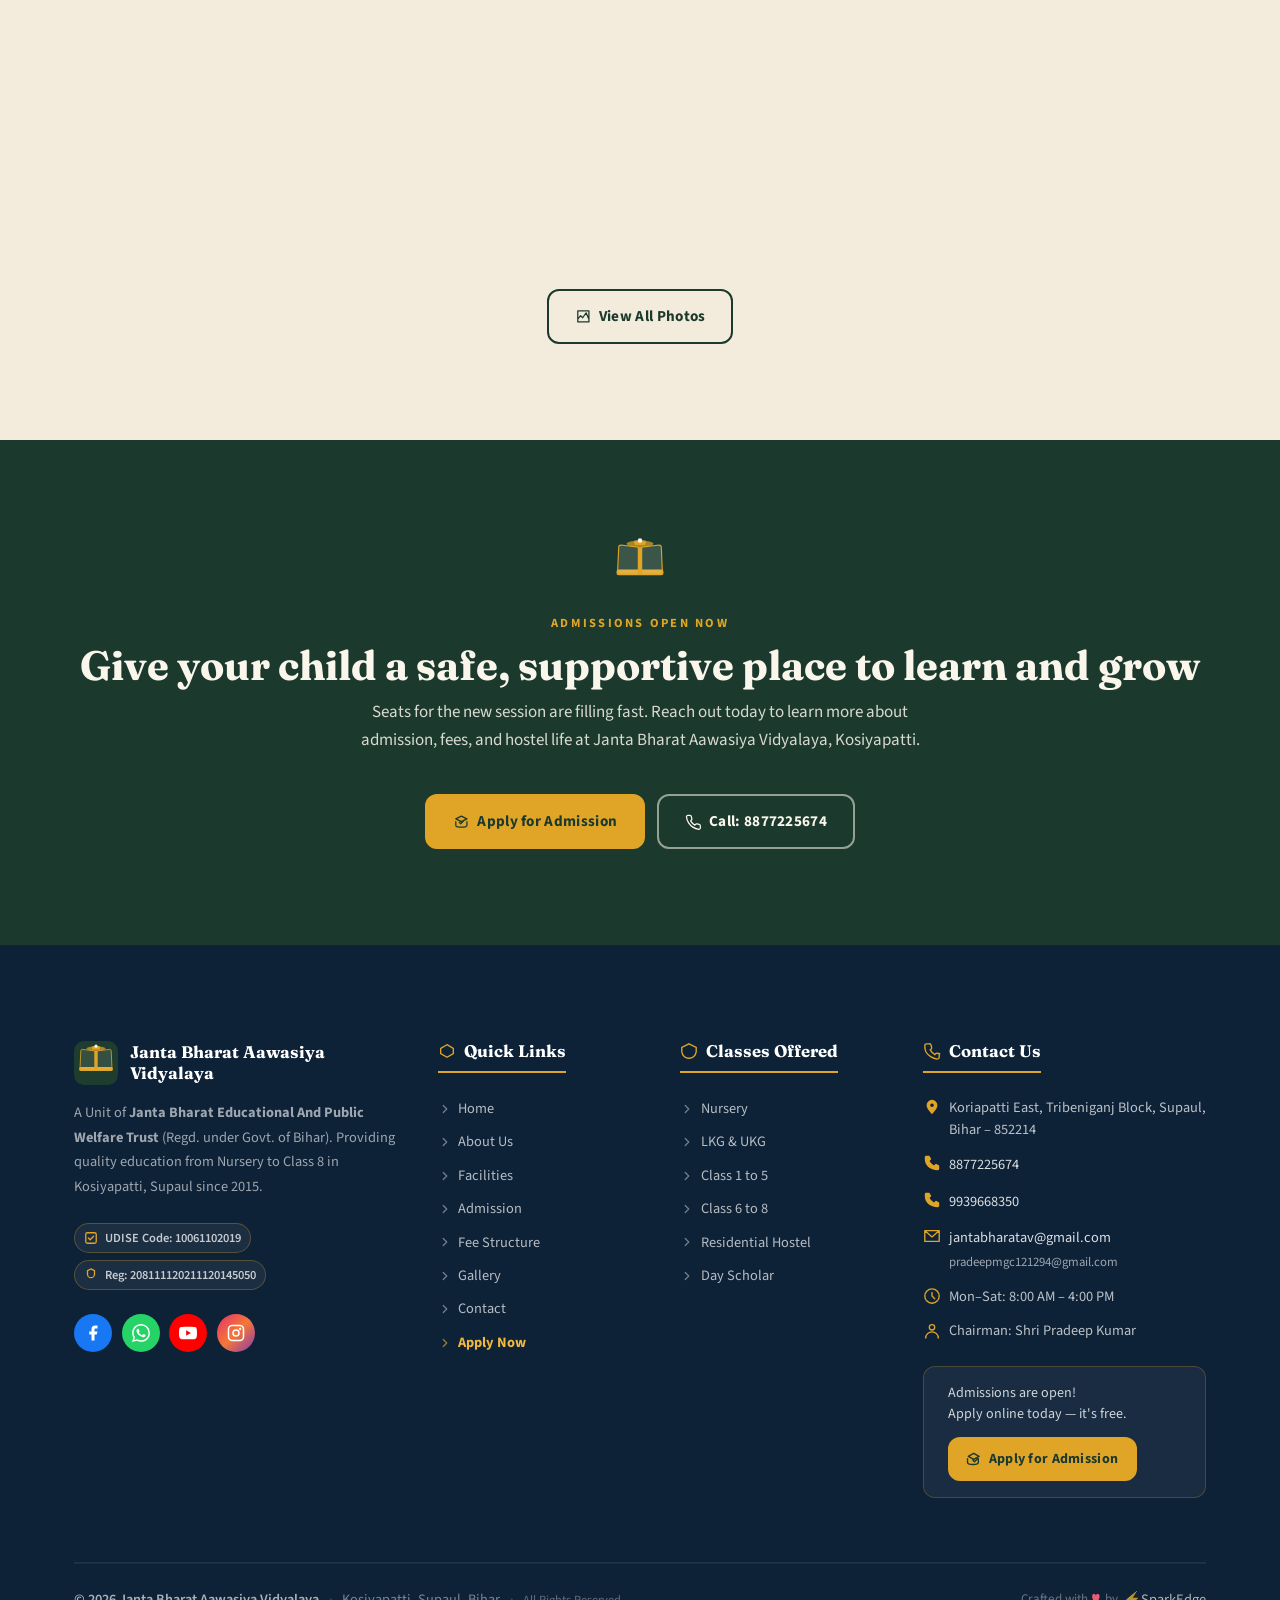
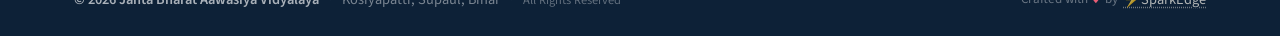
==== commit 495bae62: "po" ====
--- a/index.html
+++ b/index.html
@@ -62,26 +62,150 @@
   <!--  -->
   <style>
 /* ── HOME PAGE MOBILE FIXES ── */
+
+/* Global overflow fix */
+html, body {
+  overflow-x: hidden;
+  max-width: 100vw;
+}
+
+* {
+  box-sizing: border-box;
+}
+
 @media (max-width: 767px) {
-  .hero__actions { width: 100%; }
-  .about-snapshot { gap: var(--space-lg); }
-  .hostel-grid { grid-template-columns: 1fr; }
+  /* Hero */
+  .hero {
+    width: 100vw !important;
+    min-height: 100vh !important;
+    overflow: hidden !important;
+  }
+  
+  .hero__actions {
+    width: 100% !important;
+    flex-direction: column !important;
+  }
+  
+  .btn-hero-primary,
+  .btn-hero-outline {
+    width: 100% !important;
+    justify-content: center !important;
+  }
+  
+  /* About snapshot */
+  .about-snapshot {
+    grid-template-columns: 1fr !important;
+    gap: var(--space-md) !important;
+  }
+  
+  .about-snapshot__media {
+    width: 100% !important;
+  }
+  
+  .about-snapshot__badge {
+    display: none !important;
+  }
+  
+  /* Feature cards */
+  .grid--auto-fit {
+    grid-template-columns: 1fr 1fr !important;
+    gap: var(--space-sm) !important;
+  }
+  
+  .feature-card {
+    padding: var(--space-sm) !important;
+  }
+  
+  /* Admission CTA */
+  .admission-cta-grid {
+    grid-template-columns: 1fr !important;
+    gap: var(--space-md) !important;
+  }
+  
+  .admission-features {
+    gap: var(--space-xs) !important;
+  }
+  
+  .admission-cta__actions {
+    flex-direction: column !important;
+    width: 100% !important;
+  }
+  
+  .admission-cta__actions .btn {
+    width: 100% !important;
+    justify-content: center !important;
+  }
+  
+  /* Stats */
+  .stats-grid {
+    grid-template-columns: 1fr 1fr !important;
+    gap: var(--space-sm) !important;
+  }
+  
+  .stat-item__number {
+    font-size: clamp(1.8rem, 5vw, 2.4rem) !important;
+  }
+  
+  /* Hostel grid */
+  .hostel-grid {
+    grid-template-columns: 1fr !important;
+  }
+  
+  .hostel-card:last-child {
+    grid-column: auto !important;
+    max-width: 100% !important;
+  }
+  
+  /* Gallery */
   .gallery-grid {
-    grid-template-columns: repeat(2, 1fr);
-    grid-auto-rows: 120px;
-  }
+    grid-template-columns: repeat(2, 1fr) !important;
+    grid-auto-rows: 110px !important;
+  }
+  
   .gallery-grid__item:nth-child(1),
-  .gallery-grid__item:nth-child(6) { grid-column: span 2; grid-row: span 1; }
-  .admission-cta-grid { grid-template-columns: 1fr; }
-  .classes-card { margin-top: var(--space-md); }
-  .stats-grid { grid-template-columns: repeat(2, 1fr); }
+  .gallery-grid__item:nth-child(6) {
+    grid-column: span 2 !important;
+    grid-row: span 1 !important;
+  }
+  
+  /* Classes card */
+  .classes-card {
+    margin-top: var(--space-md) !important;
+    border-radius: var(--radius-lg) !important;
+  }
+  
+  /* CTA section */
+  .section--green .hero__actions {
+    flex-direction: column !important;
+    align-items: center !important;
+  }
+  
+  .section--green .btn {
+    width: 100% !important;
+    max-width: 320px !important;
+    justify-content: center !important;
+  }
 }
 
 @media (max-width: 480px) {
-  .gallery-grid { grid-template-columns: 1fr 1fr; grid-auto-rows: 110px; }
-  .stats-grid { grid-template-columns: 1fr 1fr; }
-  .feature-card { padding: var(--space-md) var(--space-sm); }
+  .gallery-grid {
+    grid-template-columns: 1fr 1fr !important;
+    grid-auto-rows: 100px !important;
+  }
+  
+  .stats-grid {
+    grid-template-columns: 1fr 1fr !important;
+  }
+  
+  .feature-card {
+    padding: 0.75rem !important;
+  }
+  
+  .grid--auto-fit {
+    grid-template-columns: 1fr !important;
+  }
 }
+
 
 /*  */
 @media (max-width: 767px) {
--- a/assets/css/main.css
+++ b/assets/css/main.css
@@ -335,9 +335,10 @@
   font-size: 1.05rem;
   color: var(--color-green-900);
   line-height: 1.2;
-  flex-shrink: 1;
+  flex-shrink: 0;
   min-width: 0;
-  overflow: hidden;
+  overflow: visible;
+  white-space: nowrap;
 }
 .nav-brand:hover { color: var(--color-green-900); }
 .nav-brand__logo {
@@ -352,10 +353,11 @@
   padding: 4px;
 }
 .nav-brand__text {
-  overflow: hidden;
+  overflow: visible;
   white-space: nowrap;
-  text-overflow: ellipsis;
+  text-overflow: unset;
   min-width: 0;
+  font-size: 1rem;
 }
 .nav-brand__text small {
   display: block;
@@ -529,6 +531,7 @@
   align-items: center;
   overflow: hidden;
   color: var(--color-cream-100);
+  width: 100%;
 }
 
 .hero__media {
@@ -540,8 +543,169 @@
   width: 100%;
   height: 100%;
   object-fit: cover;
-  object-position: center 35%;
+  object-position: center center;
   will-change: transform;
+  display: block;
+  max-width: 100%;
+}
+
+@media (max-width: 767px) {
+
+  /* Navbar brand full fix */
+  .nav-bar {
+    padding: 0 0.75rem !important;
+    gap: 0.4rem !important;
+    height: var(--nav-height) !important;
+  }
+  
+  .nav-brand {
+    flex: 1 !important;
+    min-width: 0 !important;
+    flex-shrink: 1 !important;
+    gap: 0.4rem !important;
+    overflow: hidden !important;
+  }
+  
+  .nav-brand__logo {
+    width: 32px !important;
+    height: 32px !important;
+    flex-shrink: 0 !important;
+  }
+  
+  .nav-brand__text {
+    overflow: hidden !important;
+    white-space: nowrap !important;
+    text-overflow: ellipsis !important;
+    font-size: 0.75rem !important;
+    line-height: 1.2 !important;
+    min-width: 0 !important;
+    display: block !important;
+  }
+  
+  .nav-brand__text small {
+    display: none !important;
+  }
+  
+  .nav-toggle {
+    display: flex !important;
+    flex-shrink: 0 !important;
+    width: 40px !important;
+    height: 40px !important;
+    align-items: center !important;
+    justify-content: center !important;
+    padding: 0.4rem !important;
+  }
+
+  /* Footer complete mobile fix */
+  .footer-grid {
+    grid-template-columns: 1fr !important;
+    gap: var(--space-md) !important;
+  }
+  
+  .footer-col__heading {
+    font-size: 0.9rem !important;
+    margin-bottom: var(--space-sm) !important;
+  }
+  
+  .footer-tagline {
+    font-size: 0.78rem !important;
+    line-height: 1.6 !important;
+  }
+  
+  .footer-udise {
+    flex-direction: column !important;
+    gap: 0.3rem !important;
+  }
+  
+  .udise-chip {
+    font-size: 0.7rem !important;
+  }
+  
+  .footer-links a {
+    font-size: 0.82rem !important;
+    padding: 0.1rem 0 !important;
+  }
+  
+  .footer-contact-list li {
+    font-size: 0.78rem !important;
+    gap: 0.35rem !important;
+  }
+  
+  .footer-contact-list span,
+  .footer-contact-list a {
+    font-size: 0.78rem !important;
+  }
+  
+  .footer-admission-box {
+    padding: var(--space-sm) !important;
+  }
+  
+  .footer-admission-box p {
+    font-size: 0.82rem !important;
+  }
+
+  .hero {
+    min-height: 100svh;
+    min-height: 100vh;
+    width: 100vw;
+    max-width: 100%;
+  }
+  
+  .hero__media {
+    position: absolute;
+    inset: 0;
+    width: 100%;
+    height: 100%;
+  }
+  
+  .hero__media img {
+    width: 100%;
+    height: 100%;
+    object-fit: cover;
+    object-position: center center;
+  }
+  
+  .hero__content {
+    padding: 1.5rem 1rem;
+    width: 100%;
+    box-sizing: border-box;
+    max-width: 100vw;
+  }
+  
+  .hero__title {
+    font-size: clamp(1.6rem, 7vw, 2.4rem) !important;
+    word-break: break-word;
+  }
+  
+  .hero__subtitle {
+    font-size: 0.95rem;
+    max-width: 100%;
+  }
+  
+  .hero__actions {
+    flex-direction: column;
+    width: 100%;
+    gap: 0.5rem;
+  }
+  
+  .btn-hero-primary,
+  .btn-hero-outline {
+    width: 100%;
+    justify-content: center;
+    text-align: center;
+  }
+  
+  .btn-hero-ghost {
+    display: none;
+  }
+  
+  .hero__trust-badges {
+    display: none;
+  }
+  
+  .hero__info-pills {
+    display: none;
+  }
 }
 
 .hero__overlay {
@@ -1896,21 +2060,39 @@
   .btn-apply { width: 100%; justify-content: center; }
 
   /* ── BREADCRUMB ── */
-  .breadcrumb {
-    padding: 0.35rem 0;
+.breadcrumb {
+    padding: 0.25rem 0 !important;
     border-bottom: 1px solid var(--color-line-200);
+    min-height: unset !important;
+    height: auto !important;
   }
 
   .breadcrumb .container {
-    padding: 0 0.75rem;
+    padding: 0 0.75rem !important;
   }
 
   .breadcrumb__list {
-    font-size: 0.72rem;
-    gap: 0.2rem;
-    flex-wrap: wrap;
-    line-height: 1.5;
-    align-items: center;
+    font-size: 0.7rem !important;
+    gap: 0.15rem !important;
+    flex-wrap: nowrap !important;
+    line-height: 1.2 !important;
+    align-items: center !important;
+    overflow: hidden !important;
+    white-space: nowrap !important;
+    padding: 0.2rem 0 !important;
+    margin: 0 !important;
+  }
+  
+  .breadcrumb__list li {
+    display: inline-flex !important;
+    align-items: center !important;
+    white-space: nowrap !important;
+    flex-shrink: 0 !important;
+  }
+  
+  .breadcrumb__list li:last-child {
+    flex-shrink: 1 !important;
+    overflow: hidden !important;
   }
 
   .breadcrumb__list a {
@@ -2084,7 +2266,11 @@
   .hero__title { font-size: clamp(1.5rem, 8vw, 2rem); }
 
   .breadcrumb {
-    padding: 0.3rem 0;
+    padding: 0.2rem 0 !important;
+  }
+  
+  .breadcrumb__list {
+    font-size: 0.65rem !important;
   }
 
   .breadcrumb .container {
@@ -2177,14 +2363,15 @@
   }
   
   /* Fix breadcrumb positioning */
-  .breadcrumb {
-    position: relative !important;
-    top: auto !important;
-    right: auto !important;
-    float: none !important;
-    width: 100% !important;
-    display: block !important;
-  }
+.breadcrumb {
+  background: var(--color-cream-200);
+  border-bottom: 1px solid var(--color-line-200);
+  padding: 0.4rem 0;
+  width: 100%;
+  position: relative;
+  z-index: 10;
+  box-sizing: border-box;
+}
   
   .breadcrumb .container {
     width: 100% !important;
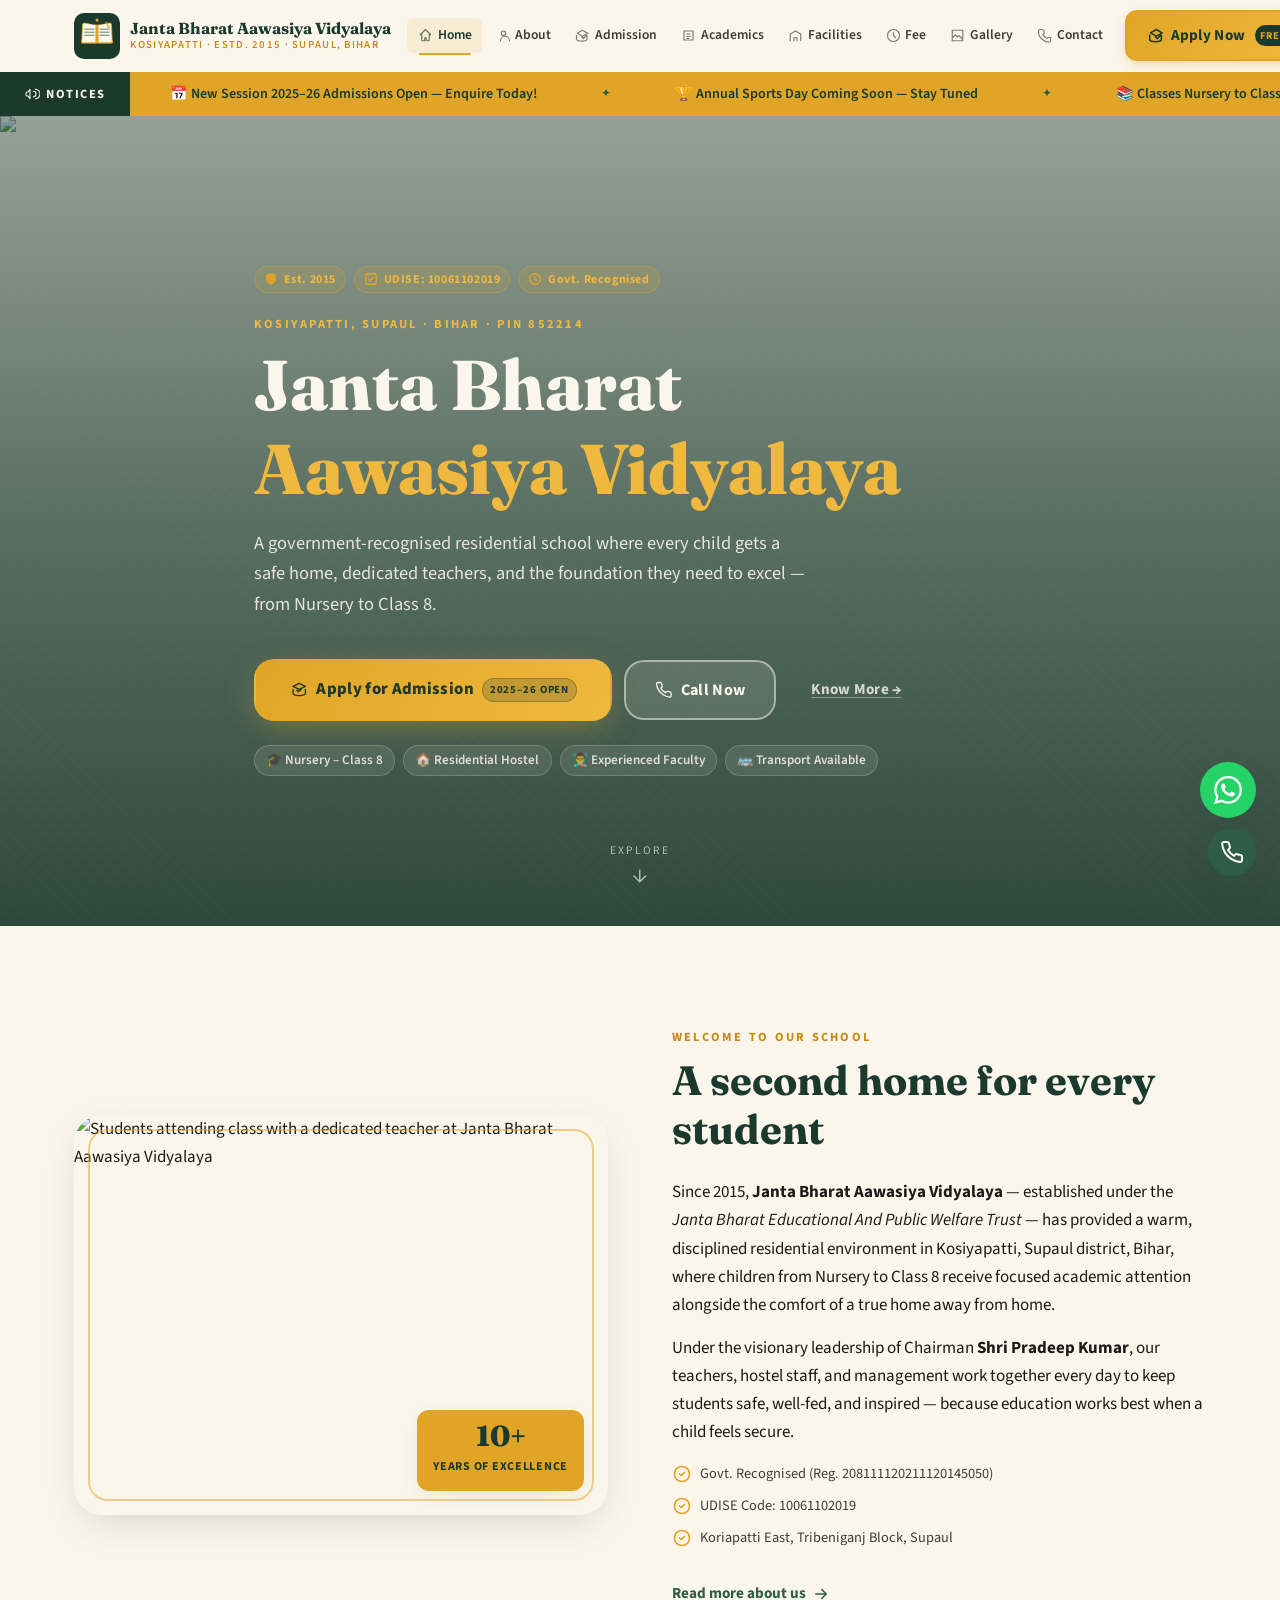
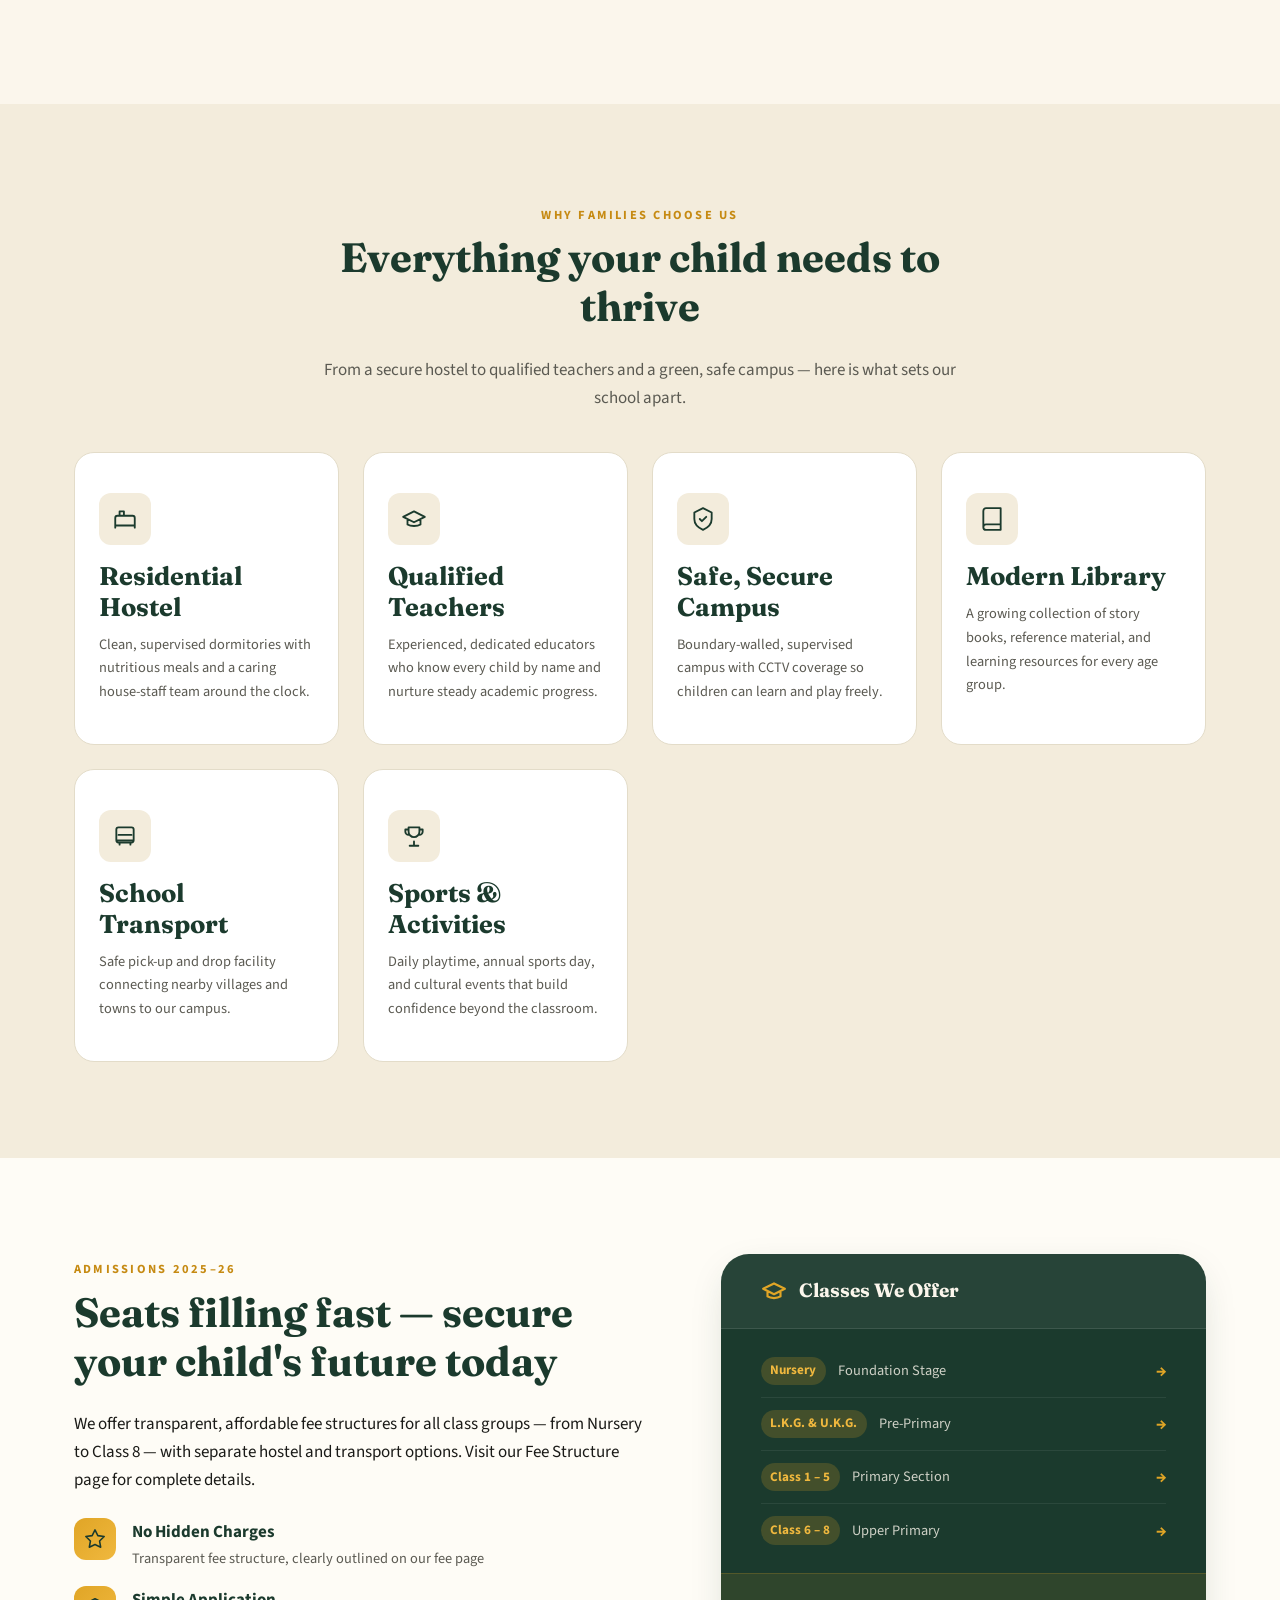
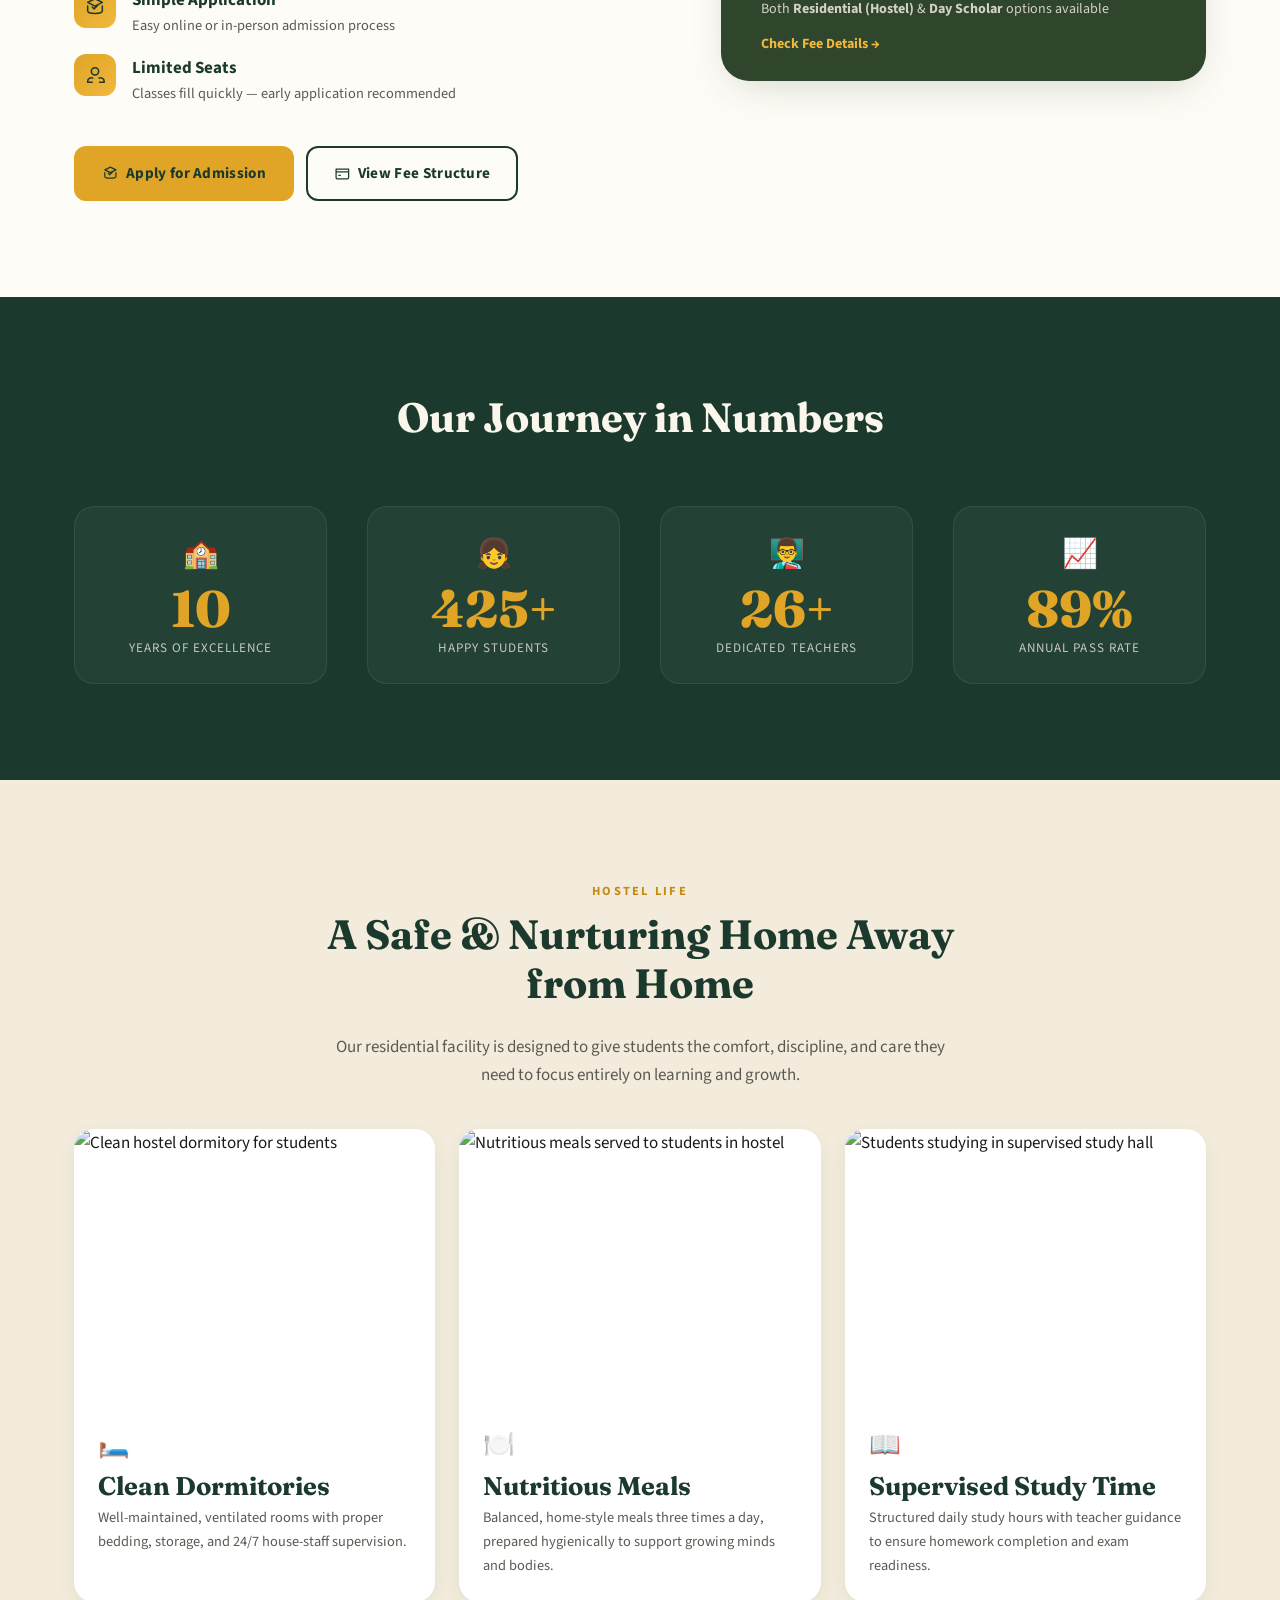
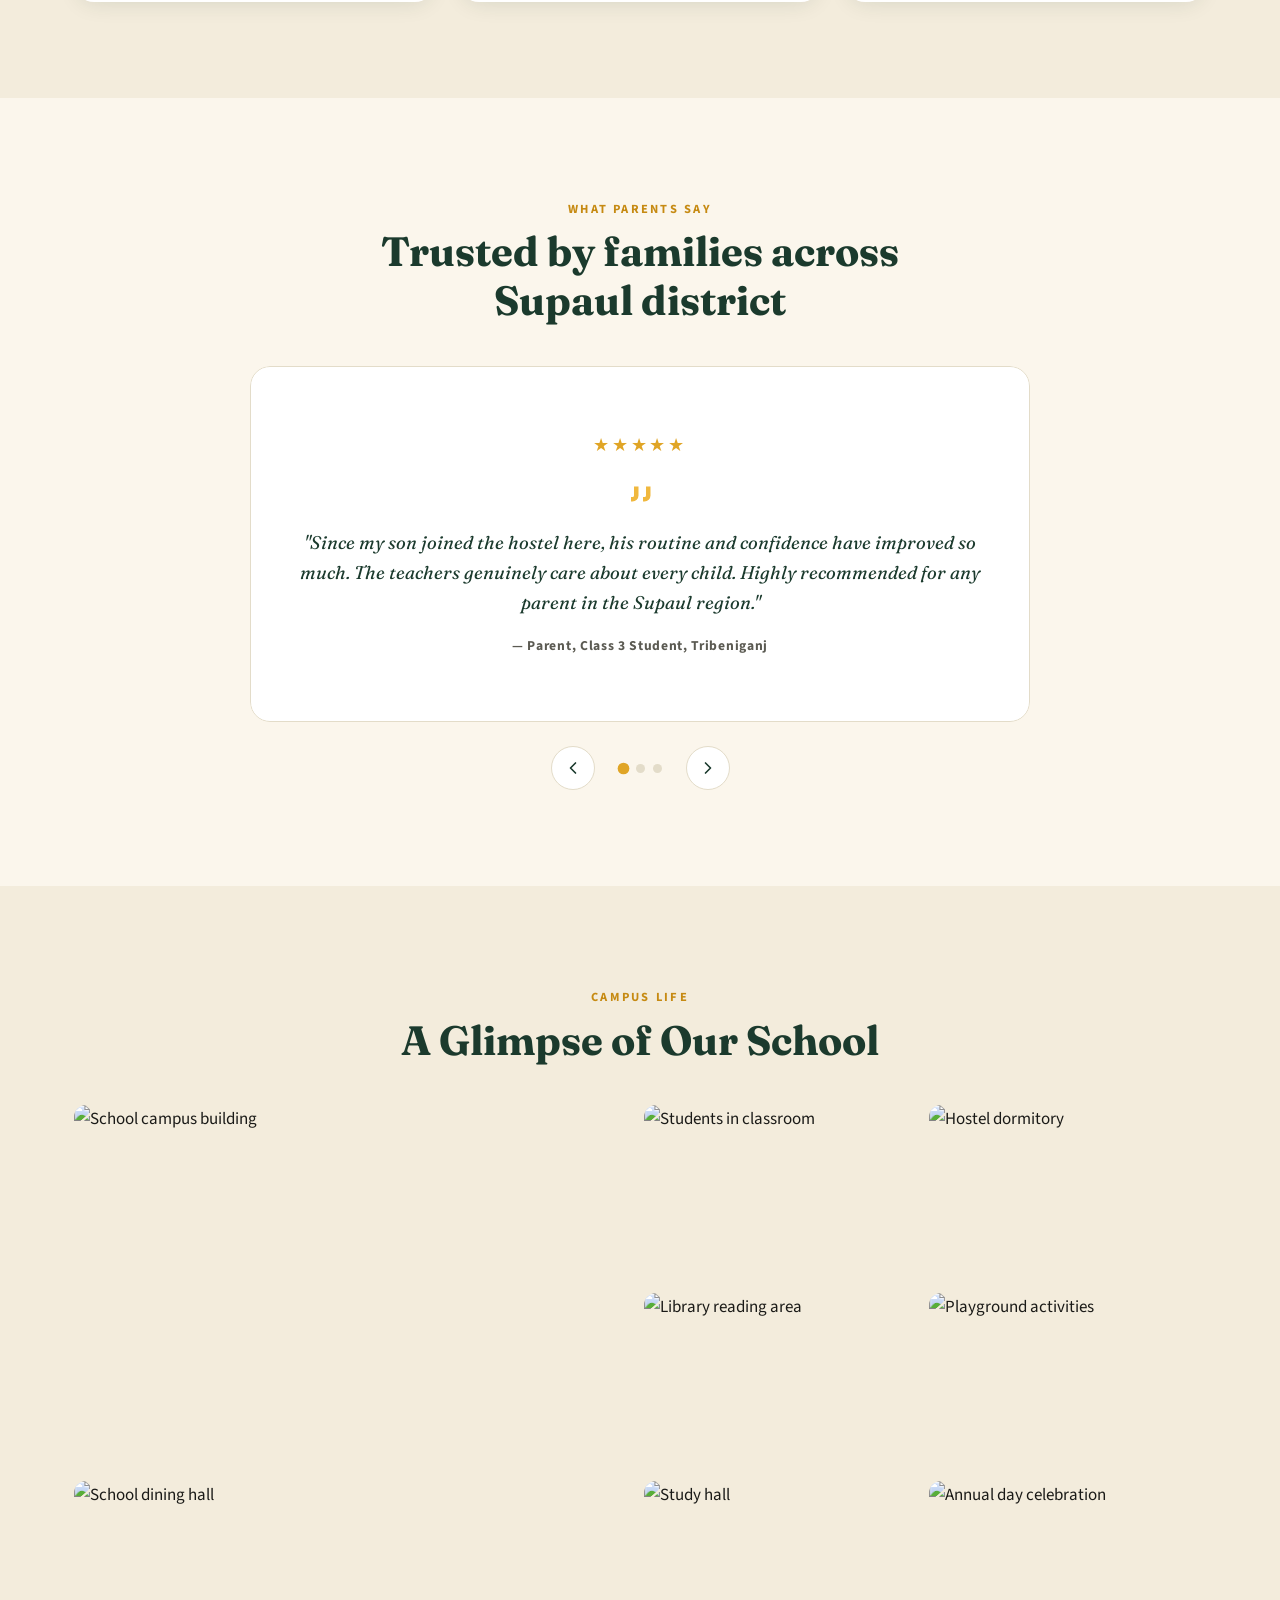
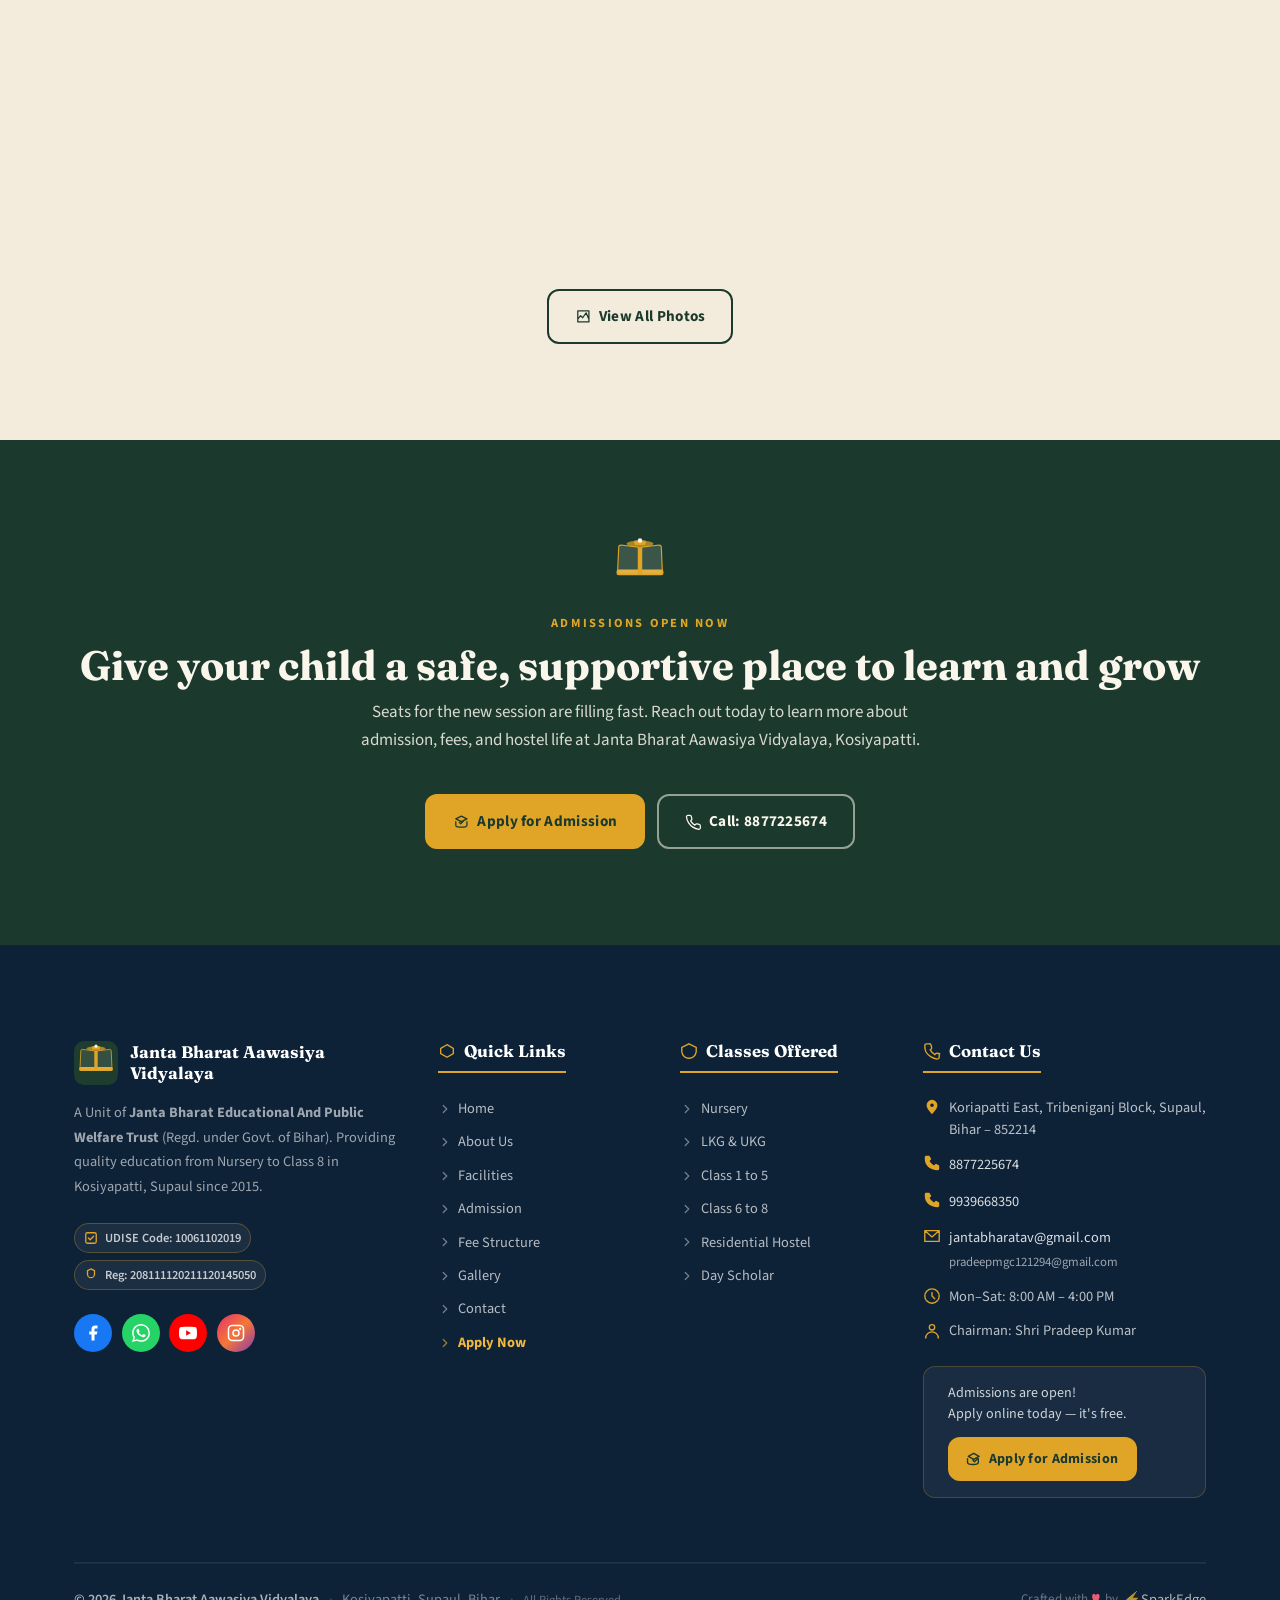
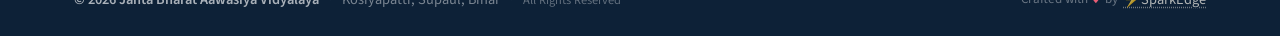
==== commit f486cd08: "url" ====
--- a/index.html
+++ b/index.html
@@ -17,7 +17,7 @@
   <title>Janta Bharat Aawasiya Vidyalaya | Best Residential School in Kosiyapatti, Supaul Bihar | Admissions Open 2025-26</title>
   <meta name="description" content="Janta Bharat Aawasiya Vidyalaya, Kosiyapatti (PIN 852214, Supaul, Bihar) — a trusted residential school since 2015. UDISE: 10061102019. Quality education & hostel for Nursery to Class 8. Apply now!" />
   <meta name="robots" content="index, follow, max-snippet:-1, max-image-preview:large, max-video-preview:-1" />
-  <link rel="canonical" href="https://www.jantabharatschool.in/index.html" />
+  <link rel="canonical" href="https://www.jantabharatav.com/index.html" />
   <meta name="keywords" content="Janta Bharat Aawasiya Vidyalaya, residential school Kosiyapatti, boarding school Supaul Bihar, best school Koriapatti, school admission 852214, hostel school Tribeniganj, UDISE 10061102019, Janta Bharat Educational Trust" />
   <meta name="author" content="Janta Bharat Aawasiya Vidyalaya" />
   <meta name="geo.region" content="IN-BR" />
@@ -30,23 +30,31 @@
   <meta property="og:site_name" content="Janta Bharat Aawasiya Vidyalaya" />
   <meta property="og:title" content="Janta Bharat Aawasiya Vidyalaya | Residential School Kosiyapatti, Supaul Bihar" />
   <meta property="og:description" content="Trusted residential school in Kosiyapatti since 2015 — quality education, safe hostel, Nursery to Class 8. UDISE: 10061102019. Admissions open!" />
-  <meta property="og:image" content="https://www.jantabharatschool.in/assets/images/og-cover.jpg" />
+  <meta property="og:image" content="https://jantabharatav.com/assets/images/og-cover.jpg" />
   <meta property="og:image:width" content="1200" />
   <meta property="og:image:height" content="630" />
-  <meta property="og:url" content="https://www.jantabharatschool.in/index.html" />
+  <meta property="og:url" content="https://www.jantabharatav.com/index.html" />
   <meta property="og:locale" content="en_IN" />
 
   <!-- ===== TWITTER CARD ===== -->
   <meta name="twitter:card" content="summary_large_image" />
   <meta name="twitter:title" content="Janta Bharat Aawasiya Vidyalaya | Residential School, Supaul Bihar" />
   <meta name="twitter:description" content="Quality education & safe hostel in Kosiyapatti since 2015. Admissions open for Nursery to Class 8." />
-  <meta name="twitter:image" content="https://www.jantabharatschool.in/assets/images/og-cover.jpg" />
+  <meta name="twitter:image" content="https://www.jantabharatav.com/assets/images/og-cover.jpg" />
 
   <!-- ===== FAVICONS ===== -->
-  <link rel="icon" type="image/svg+xml" href="assets/images/favicon.svg" />
-  <link rel="icon" type="image/png" href="assets/images/favicon.png" />
-  <link rel="apple-touch-icon" href="assets/images/apple-touch-icon.png" />
-  <meta name="theme-color" content="#1F3D2E" />
+<!-- Favicons -->
+<link rel="apple-touch-icon" sizes="180x180" href="assets/images/apple-touch-icon.png">
+
+<link rel="icon" type="image/png" sizes="32x32" href="assets/images/favicon-32x32.png">
+
+<link rel="icon" type="image/png" sizes="16x16" href="assets/images/favicon-16x16.png">
+
+<link rel="icon" type="image/svg+xml" href="assets/images/favicon.svg">
+
+<link rel="manifest" href="assets/images/site.webmanifest">
+
+<meta name="theme-color" content="#1F3D2E">
 
   <!-- ===== PRECONNECT ===== -->
   <link rel="preconnect" href="https://fonts.googleapis.com" />
@@ -235,9 +243,9 @@
     "name": "Janta Bharat Aawasiya Vidyalaya",
     "alternateName": ["Janta Bharat Residential School", "JBAV Kosiyapatti"],
     "description": "A residential boarding school in Kosiyapatti, Supaul district, Bihar. Offering quality education and hostel facilities for students from Nursery to Class 8, established in 2015 under Janta Bharat Educational And Public Welfare Trust.",
-    "url": "https://www.jantabharatschool.in/",
-    "logo": "https://www.jantabharatschool.in/assets/images/logo.png",
-    "image": "https://www.jantabharatschool.in/assets/images/og-cover.jpg",
+    "url": "https://www.jantabharatav.com//",
+    "logo": "https://www.jantabharatav.com/assets/images/logo.png",
+    "image": "https://www.jantabharatav.com/assets/images/og-cover.jpg",
     "telephone": ["+91-8877225674", "+91-9939668350"],
     "email": "pradeepmgc121294@gmail.com",
     "foundingDate": "2015",
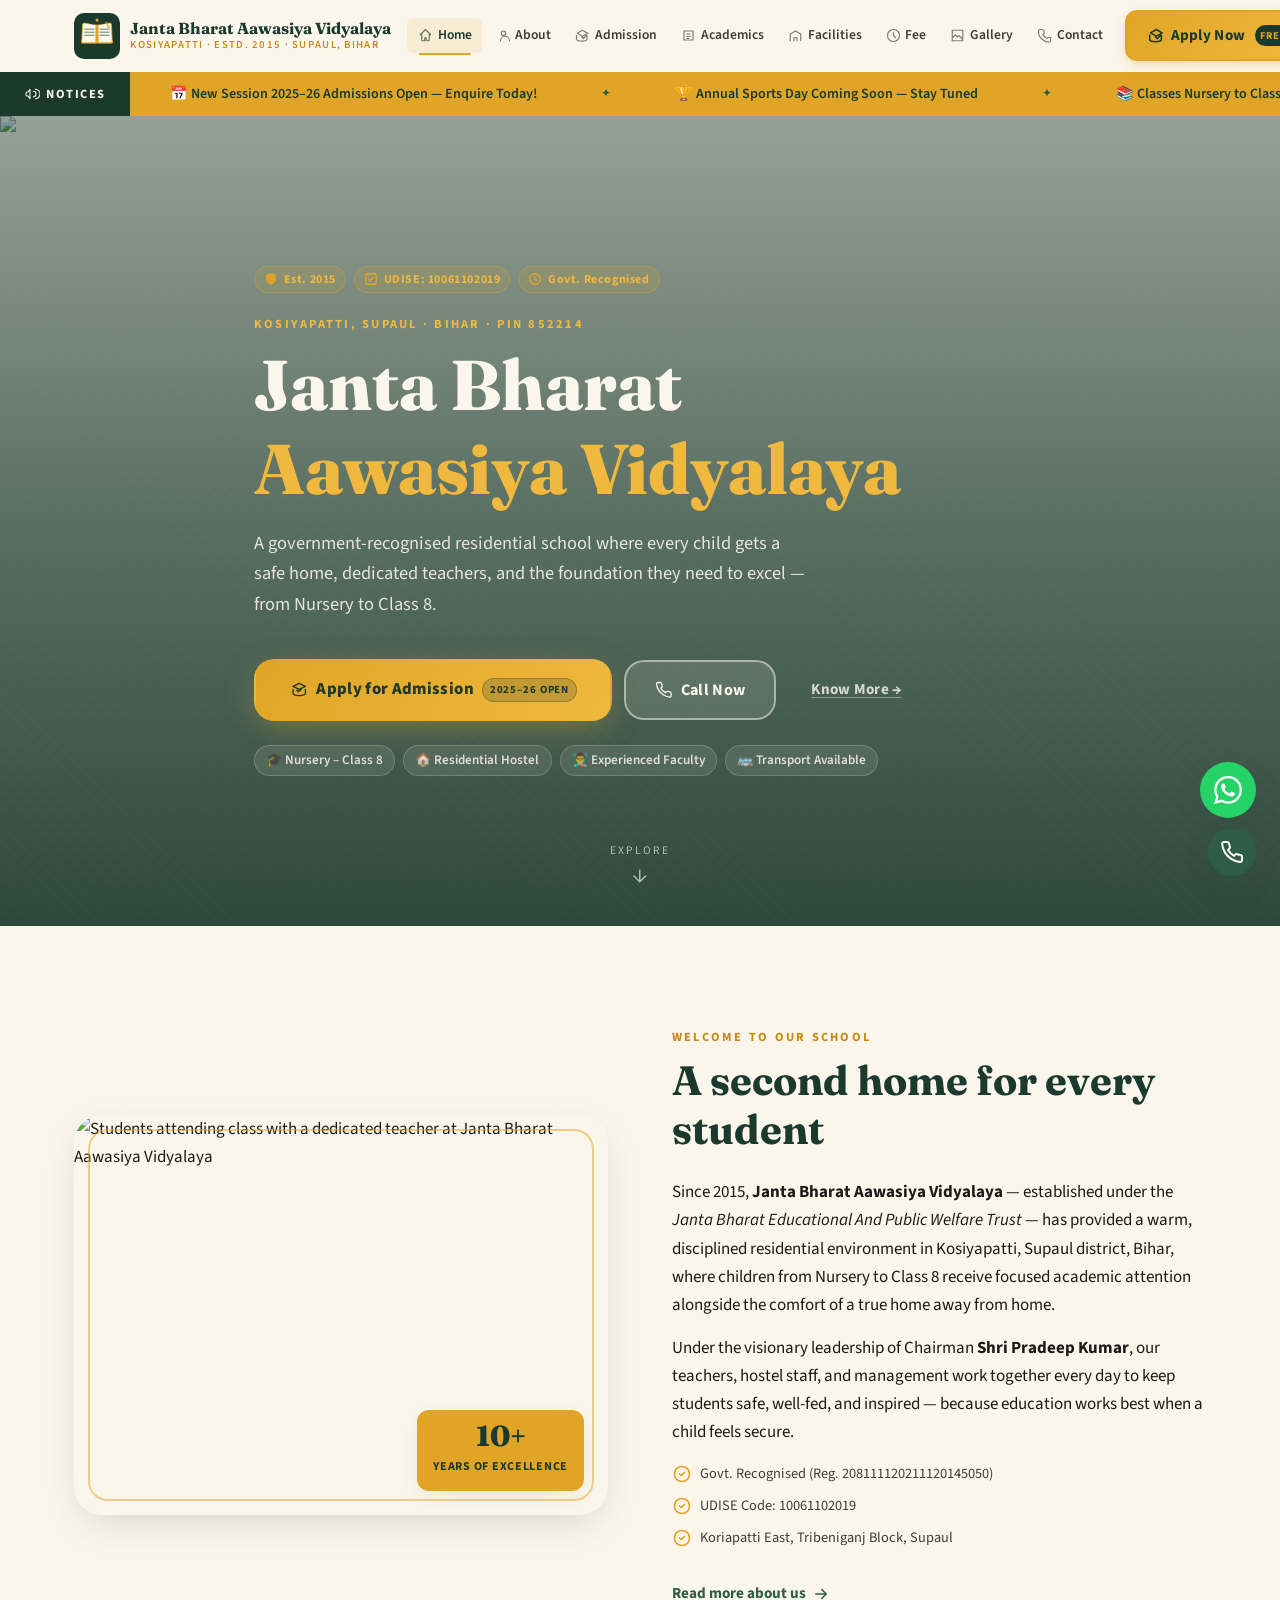
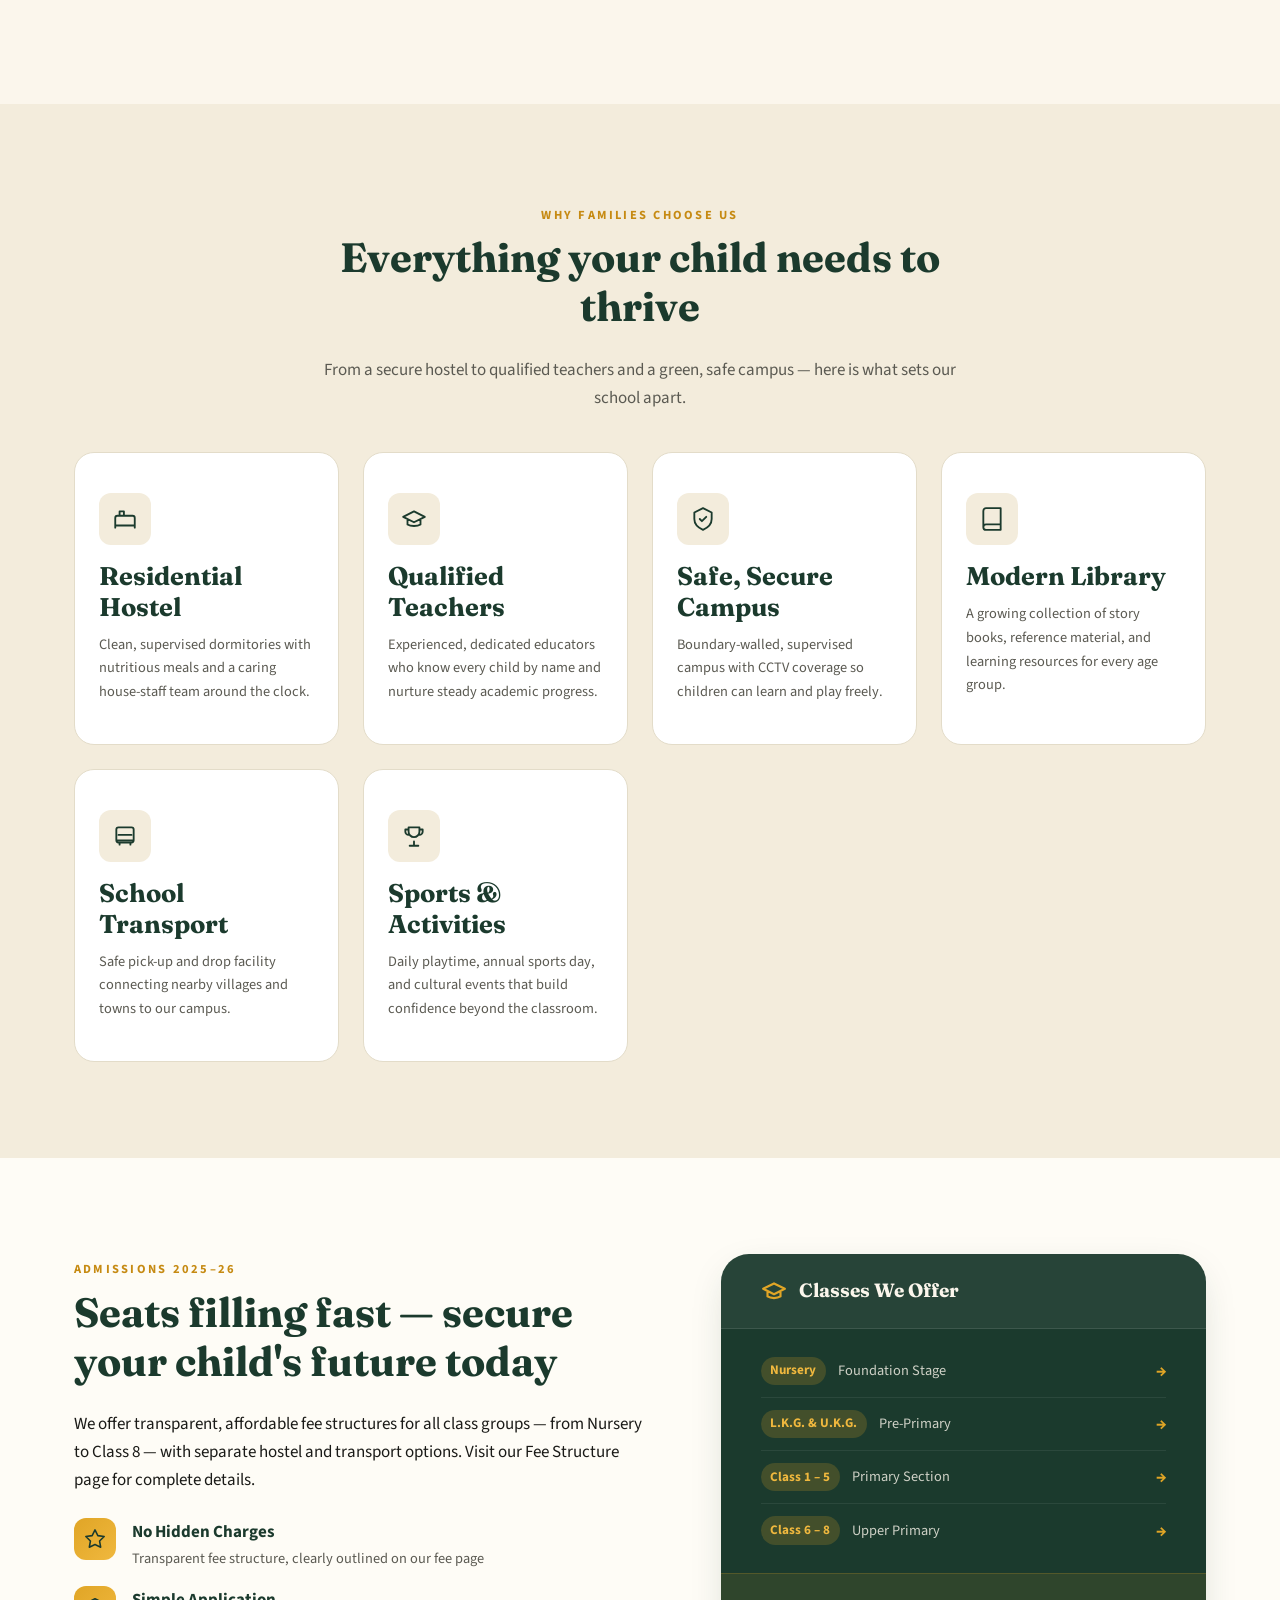
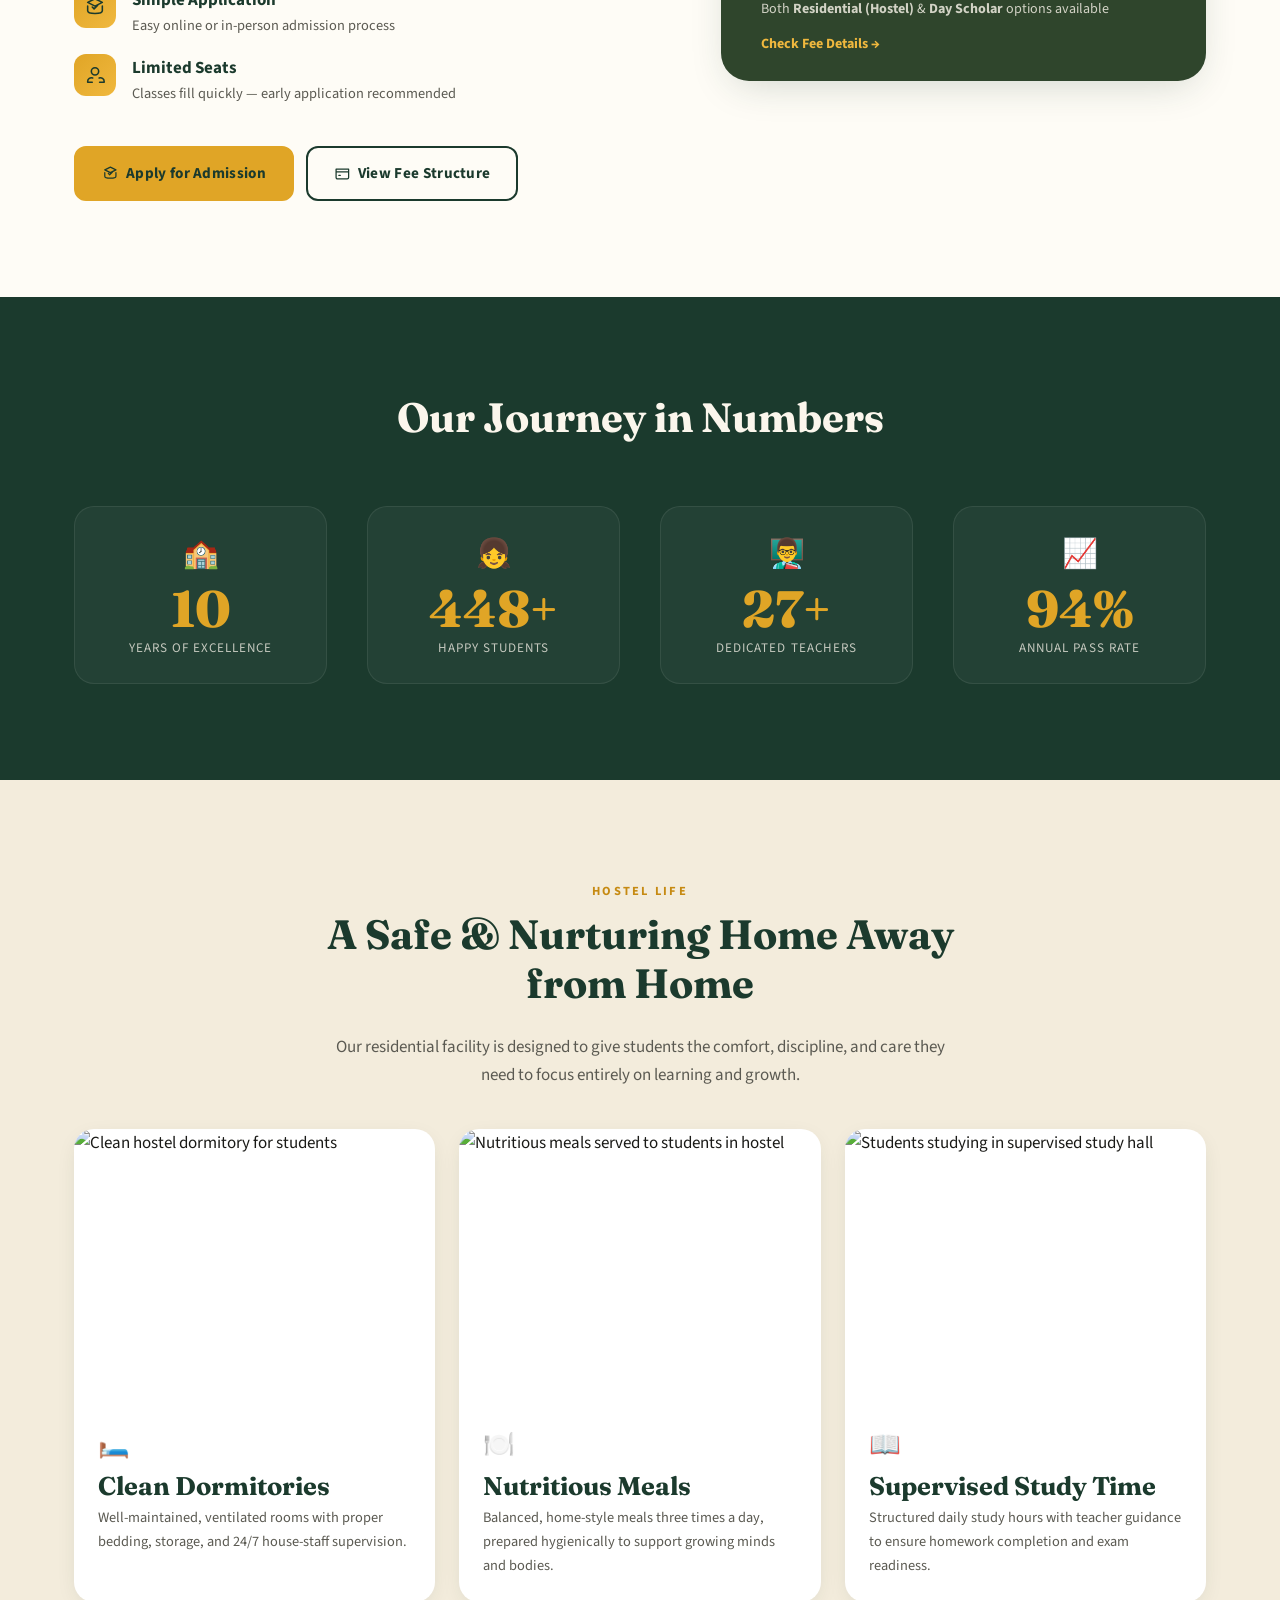
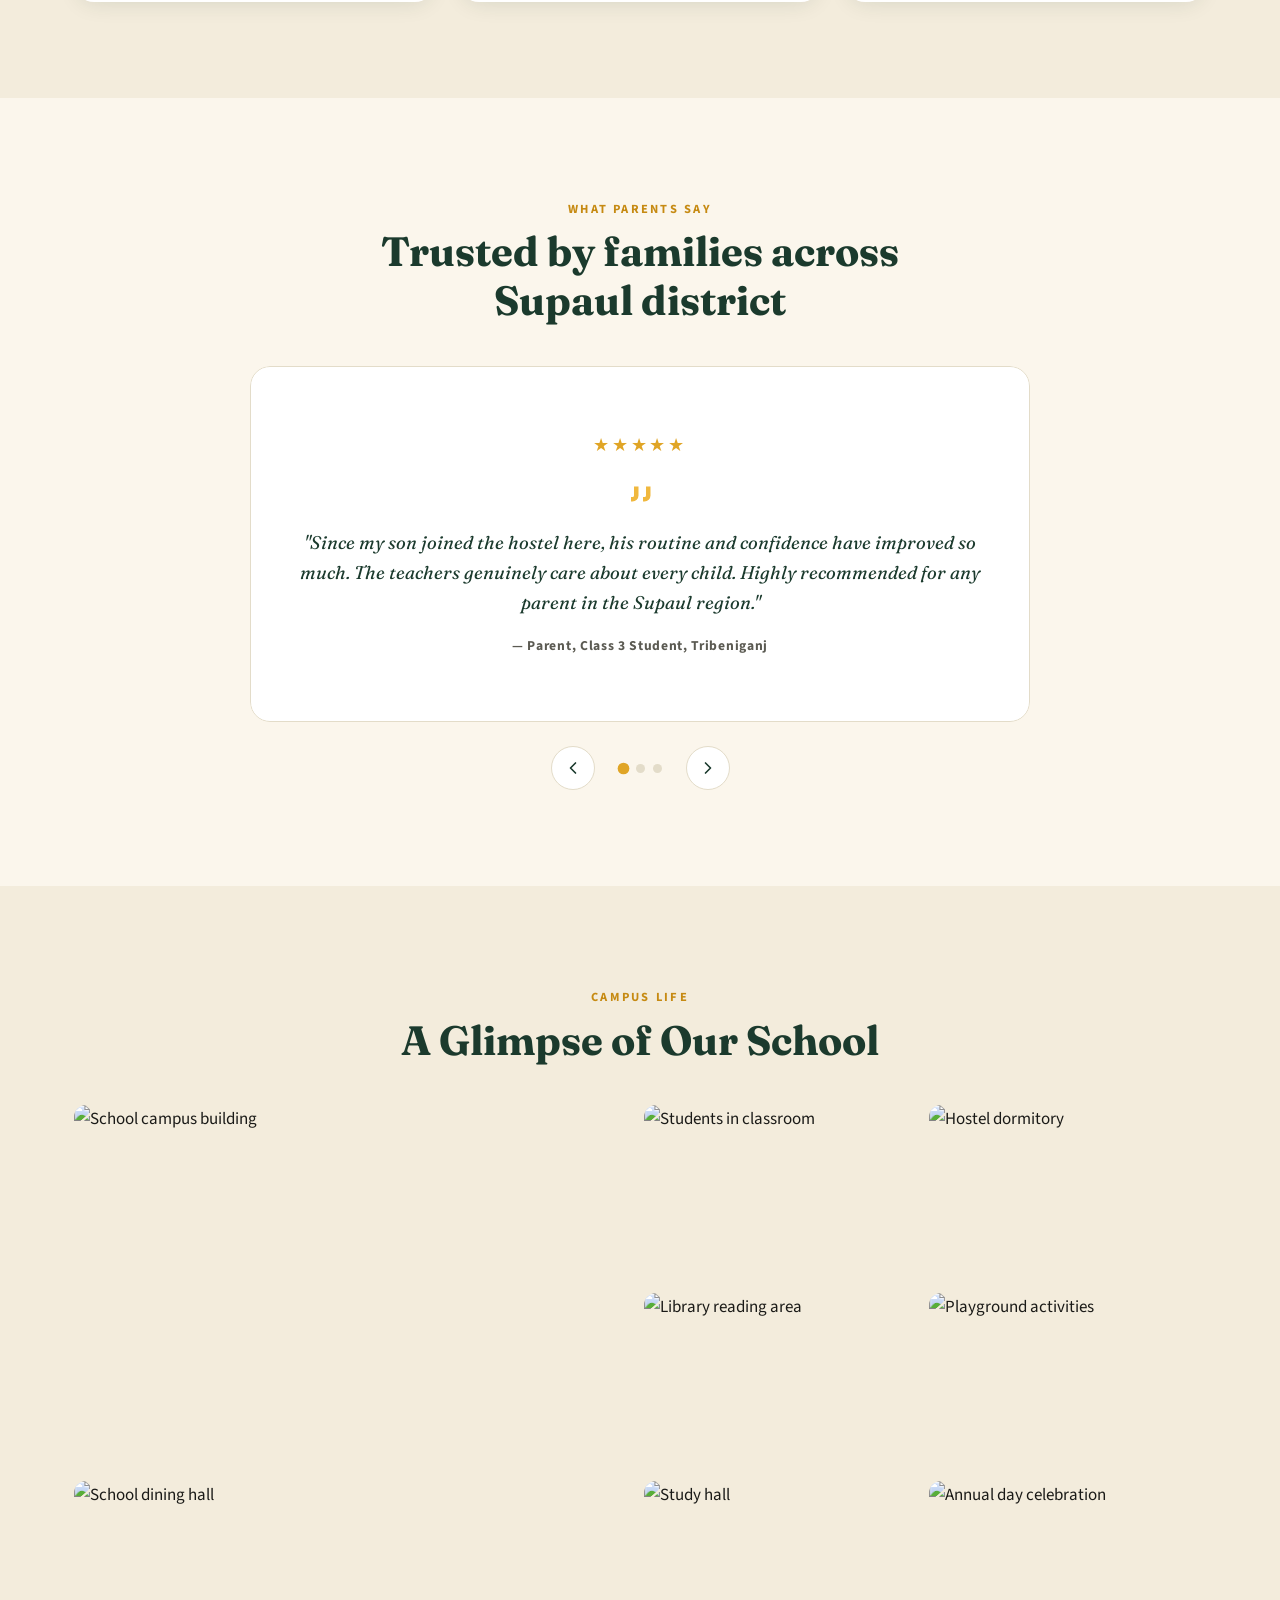
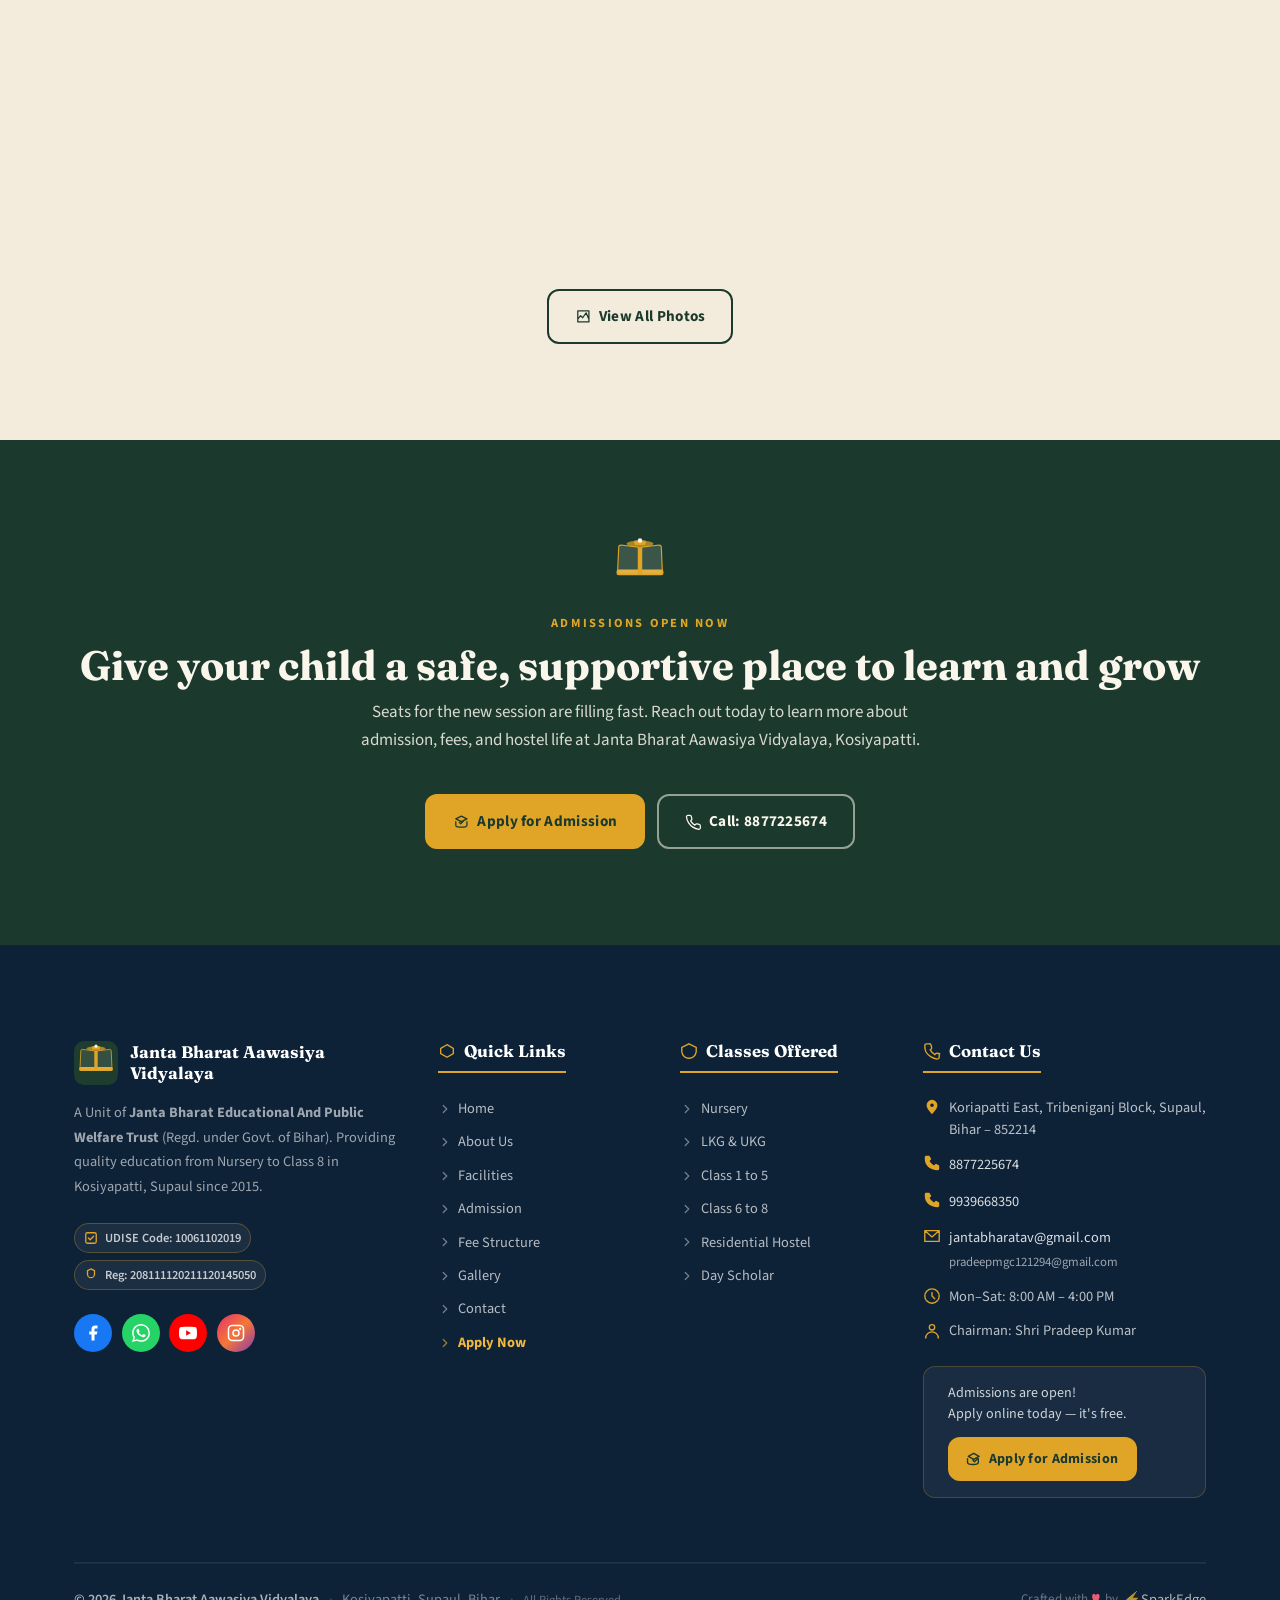
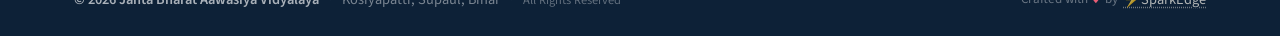
==== commit b09bd155: "favicon" ====
--- a/index.html
+++ b/index.html
@@ -44,15 +44,17 @@
 
   <!-- ===== FAVICONS ===== -->
 <!-- Favicons -->
-<link rel="apple-touch-icon" sizes="180x180" href="assets/images/apple-touch-icon.png">
-
-<link rel="icon" type="image/png" sizes="32x32" href="assets/images/favicon-32x32.png">
-
-<link rel="icon" type="image/png" sizes="16x16" href="assets/images/favicon-16x16.png">
-
-<link rel="icon" type="image/svg+xml" href="assets/images/favicon.svg">
-
-<link rel="manifest" href="assets/images/site.webmanifest">
+<link rel="apple-touch-icon" sizes="180x180" href="/assets/images/apple-touch-icon.png">
+
+<link rel="icon" href="/favicon.ico" sizes="any">
+
+<link rel="icon" type="image/svg+xml" href="/assets/images/favicon.svg">
+
+<link rel="icon" type="image/png" sizes="32x32" href="/assets/images/favicon-32x32.png">
+
+<link rel="icon" type="image/png" sizes="16x16" href="/assets/images/favicon-16x16.png">
+
+<link rel="manifest" href="/assets/images/site.webmanifest">
 
 <meta name="theme-color" content="#1F3D2E">
 
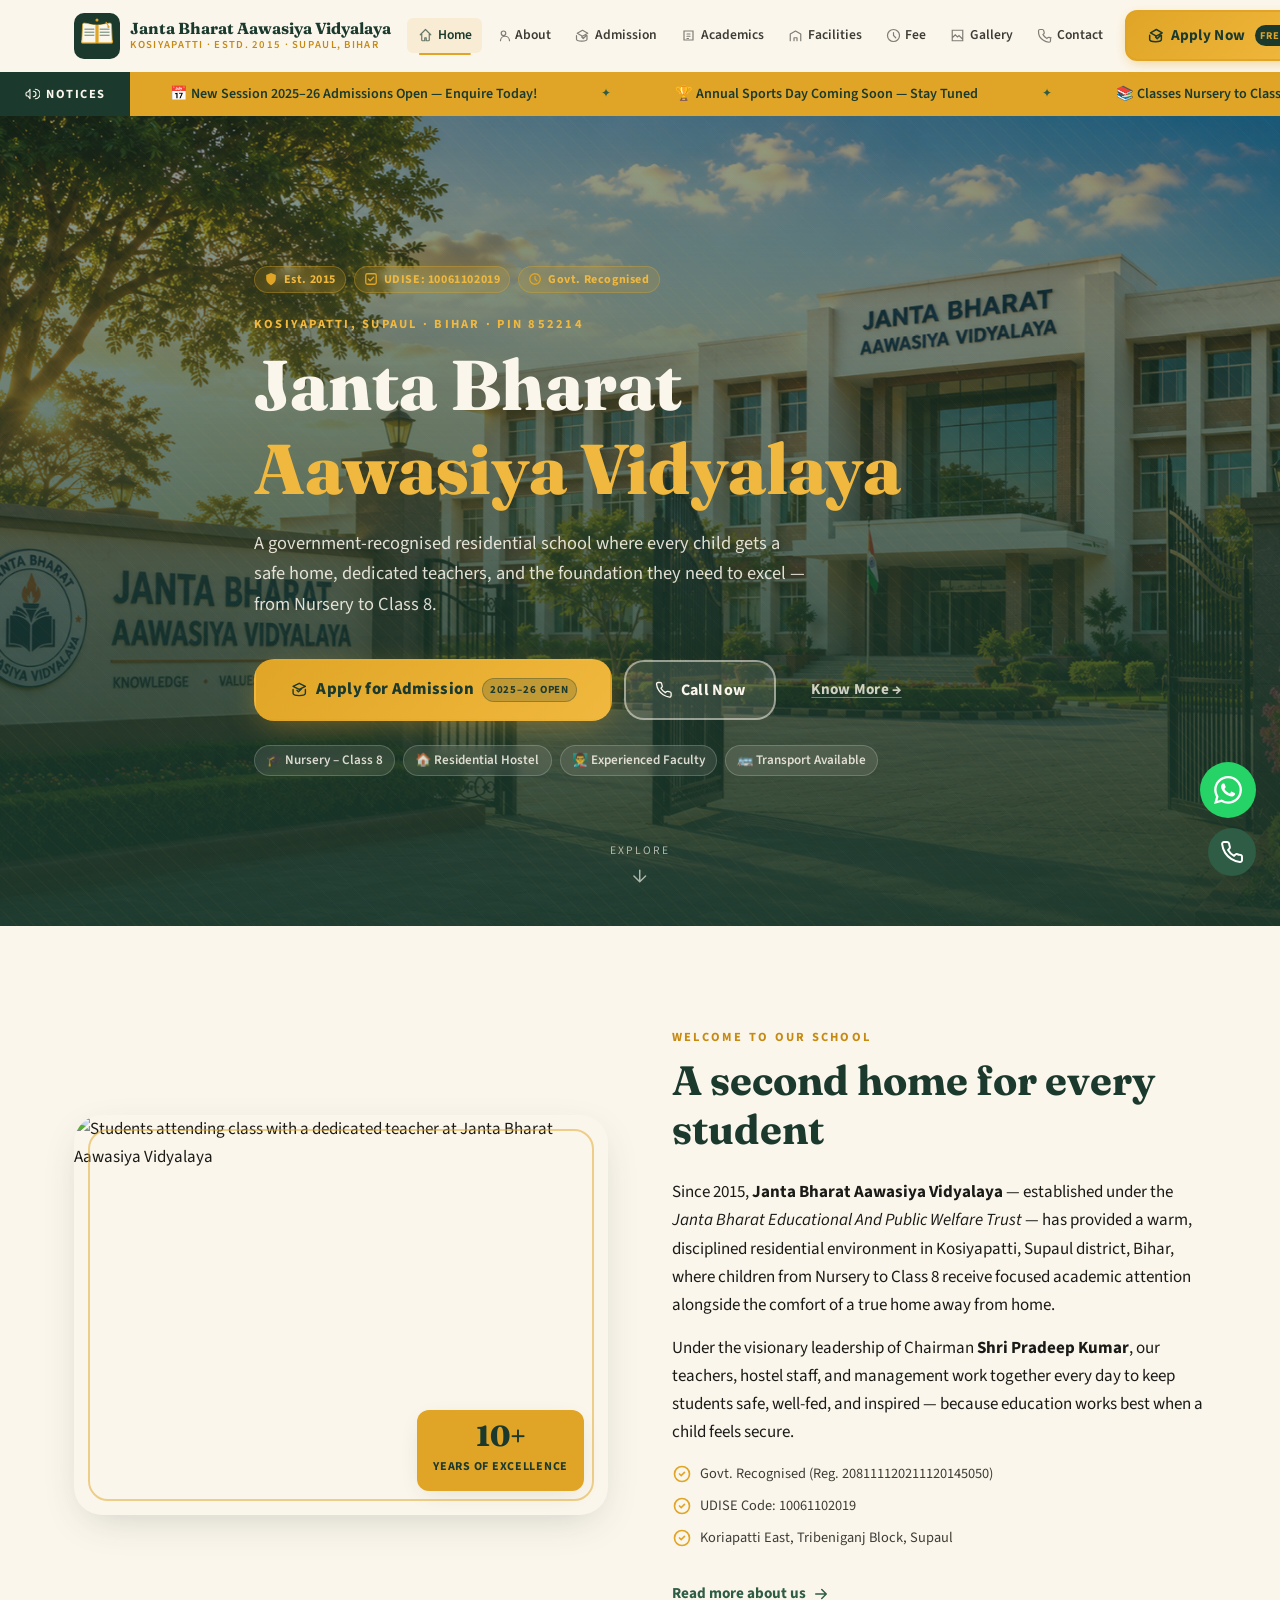
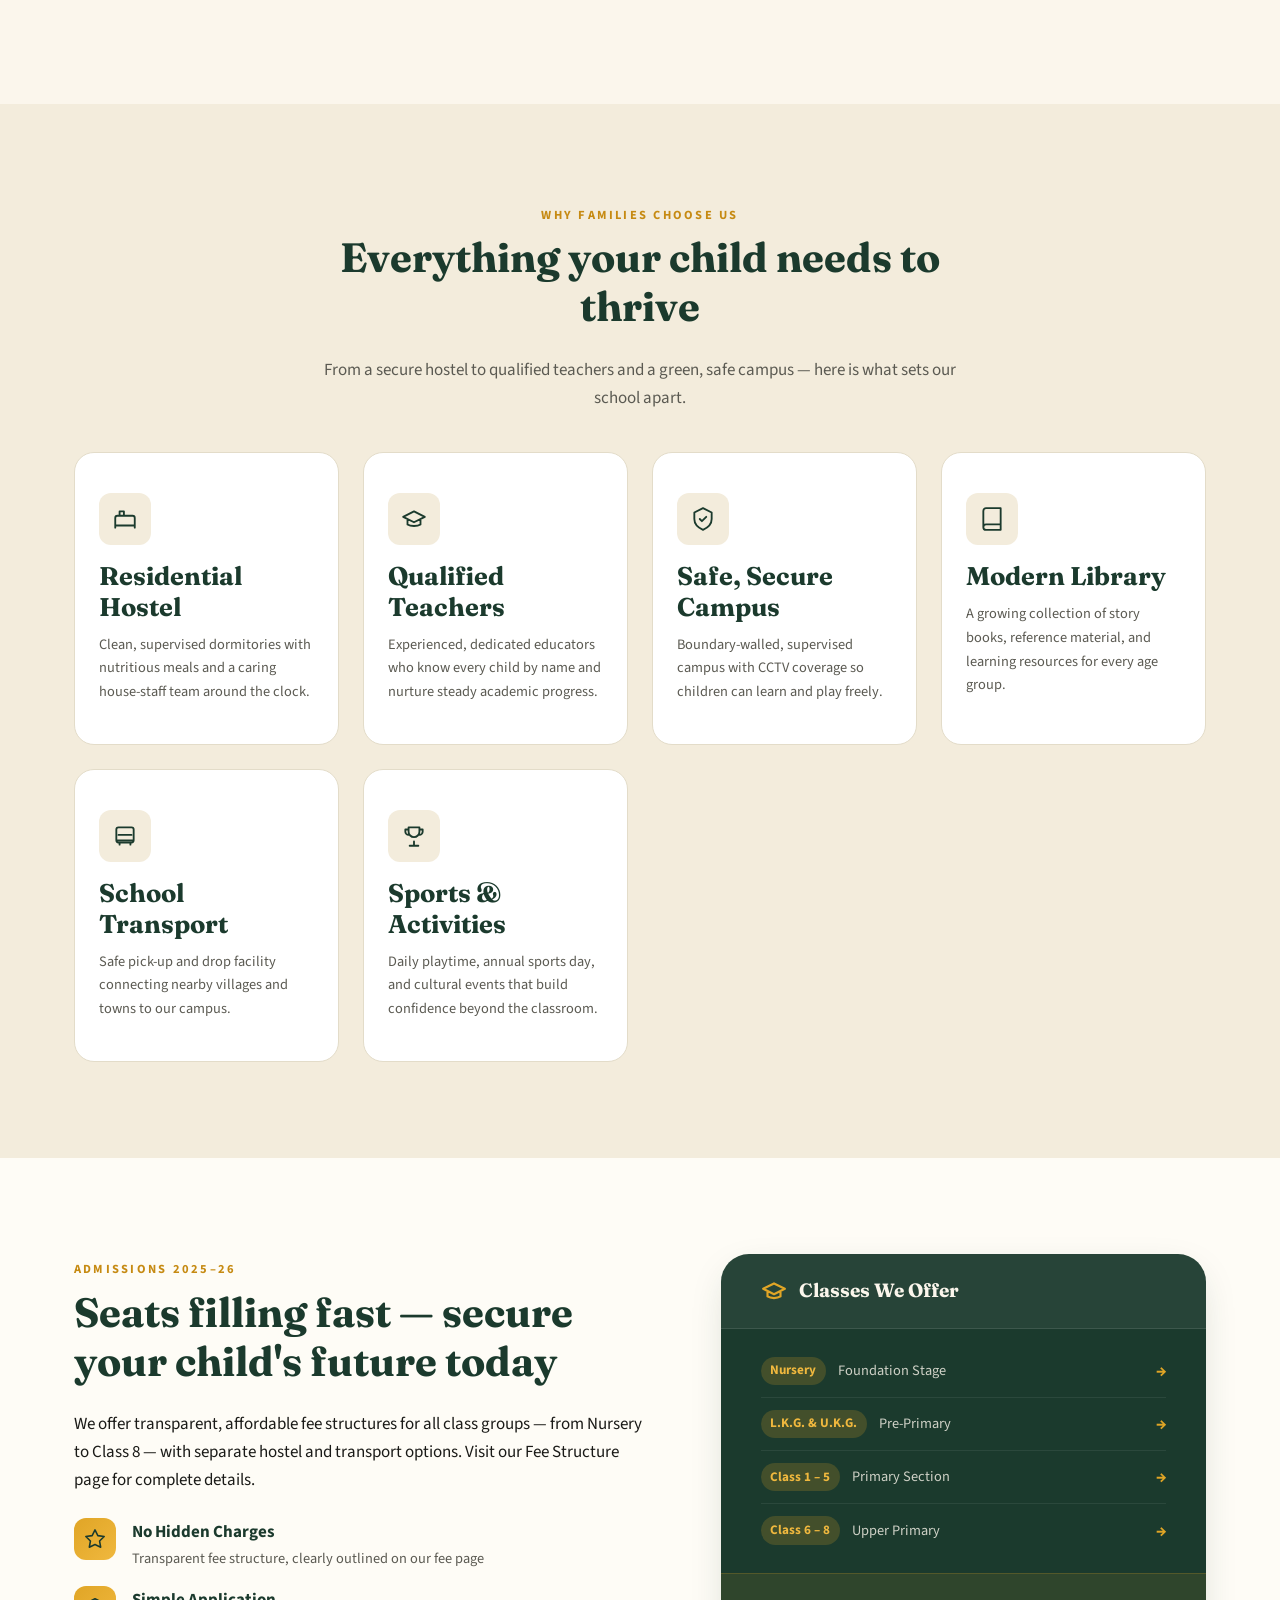
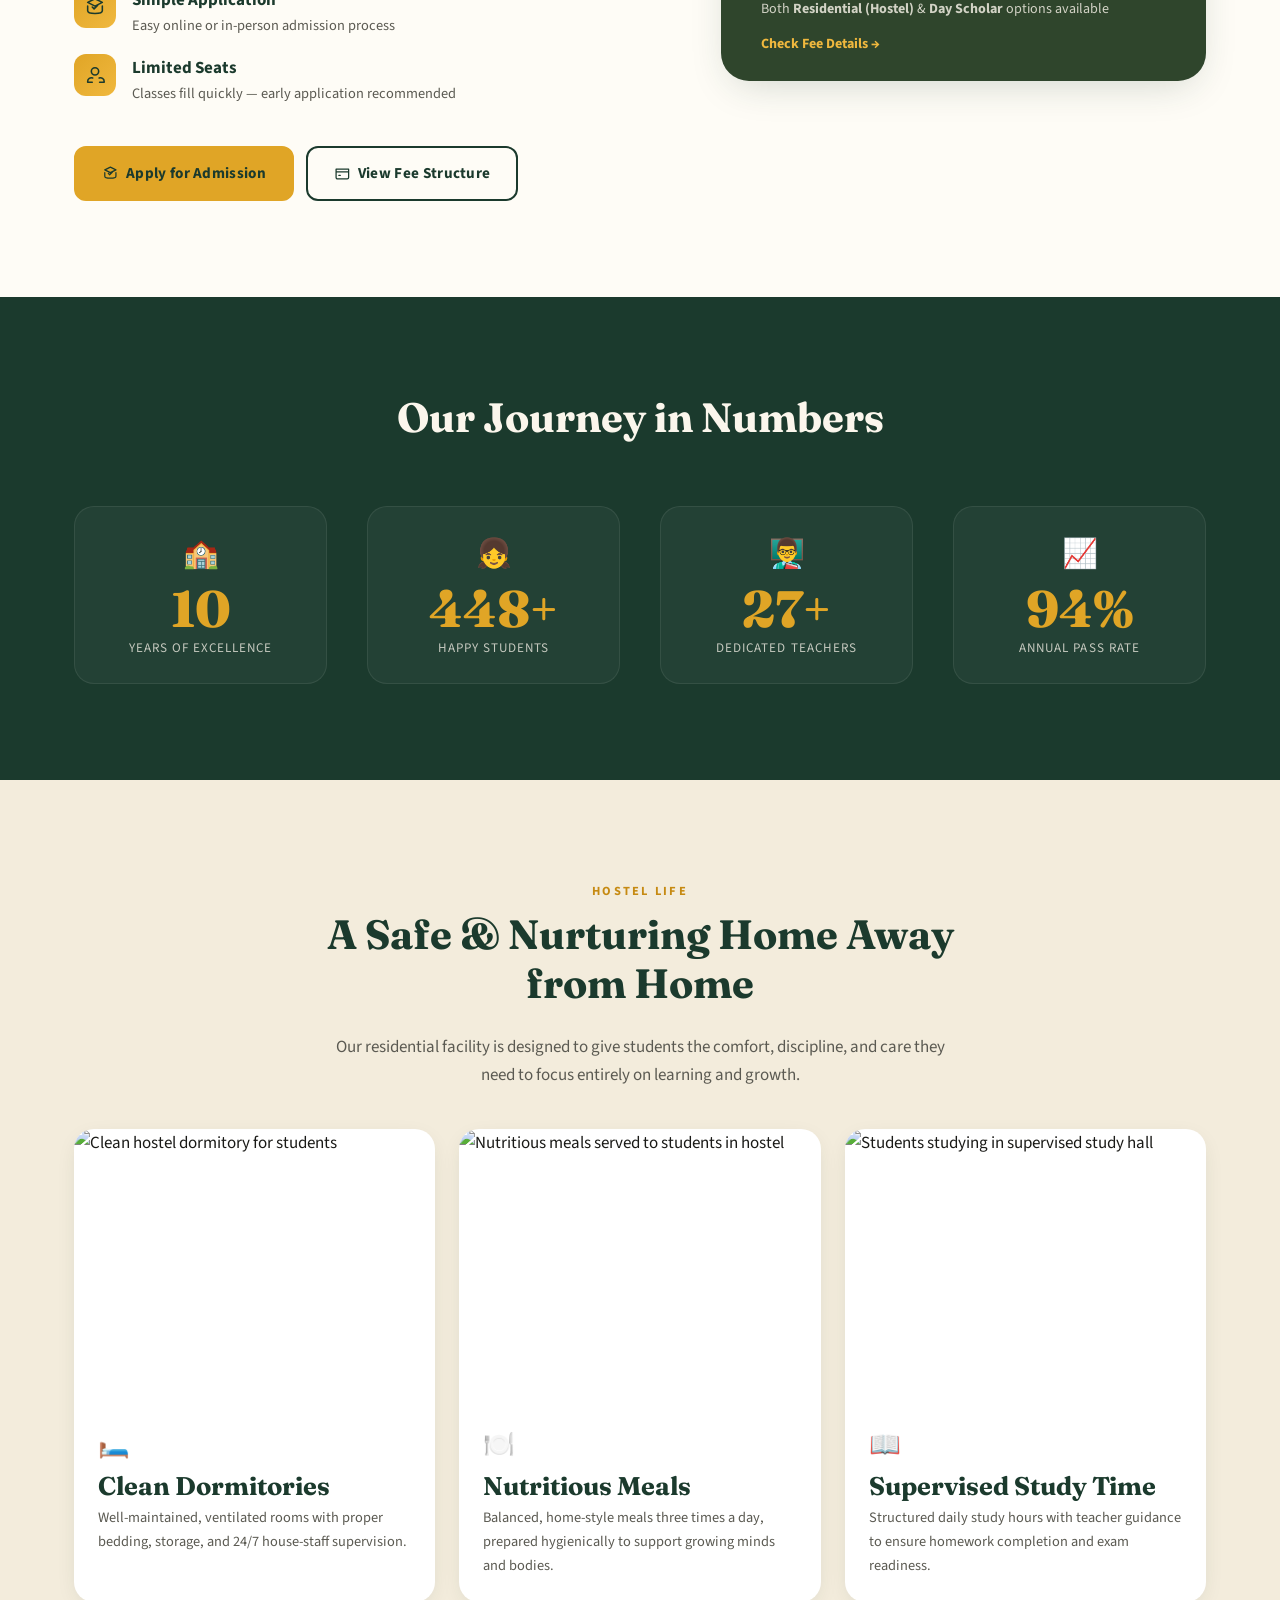
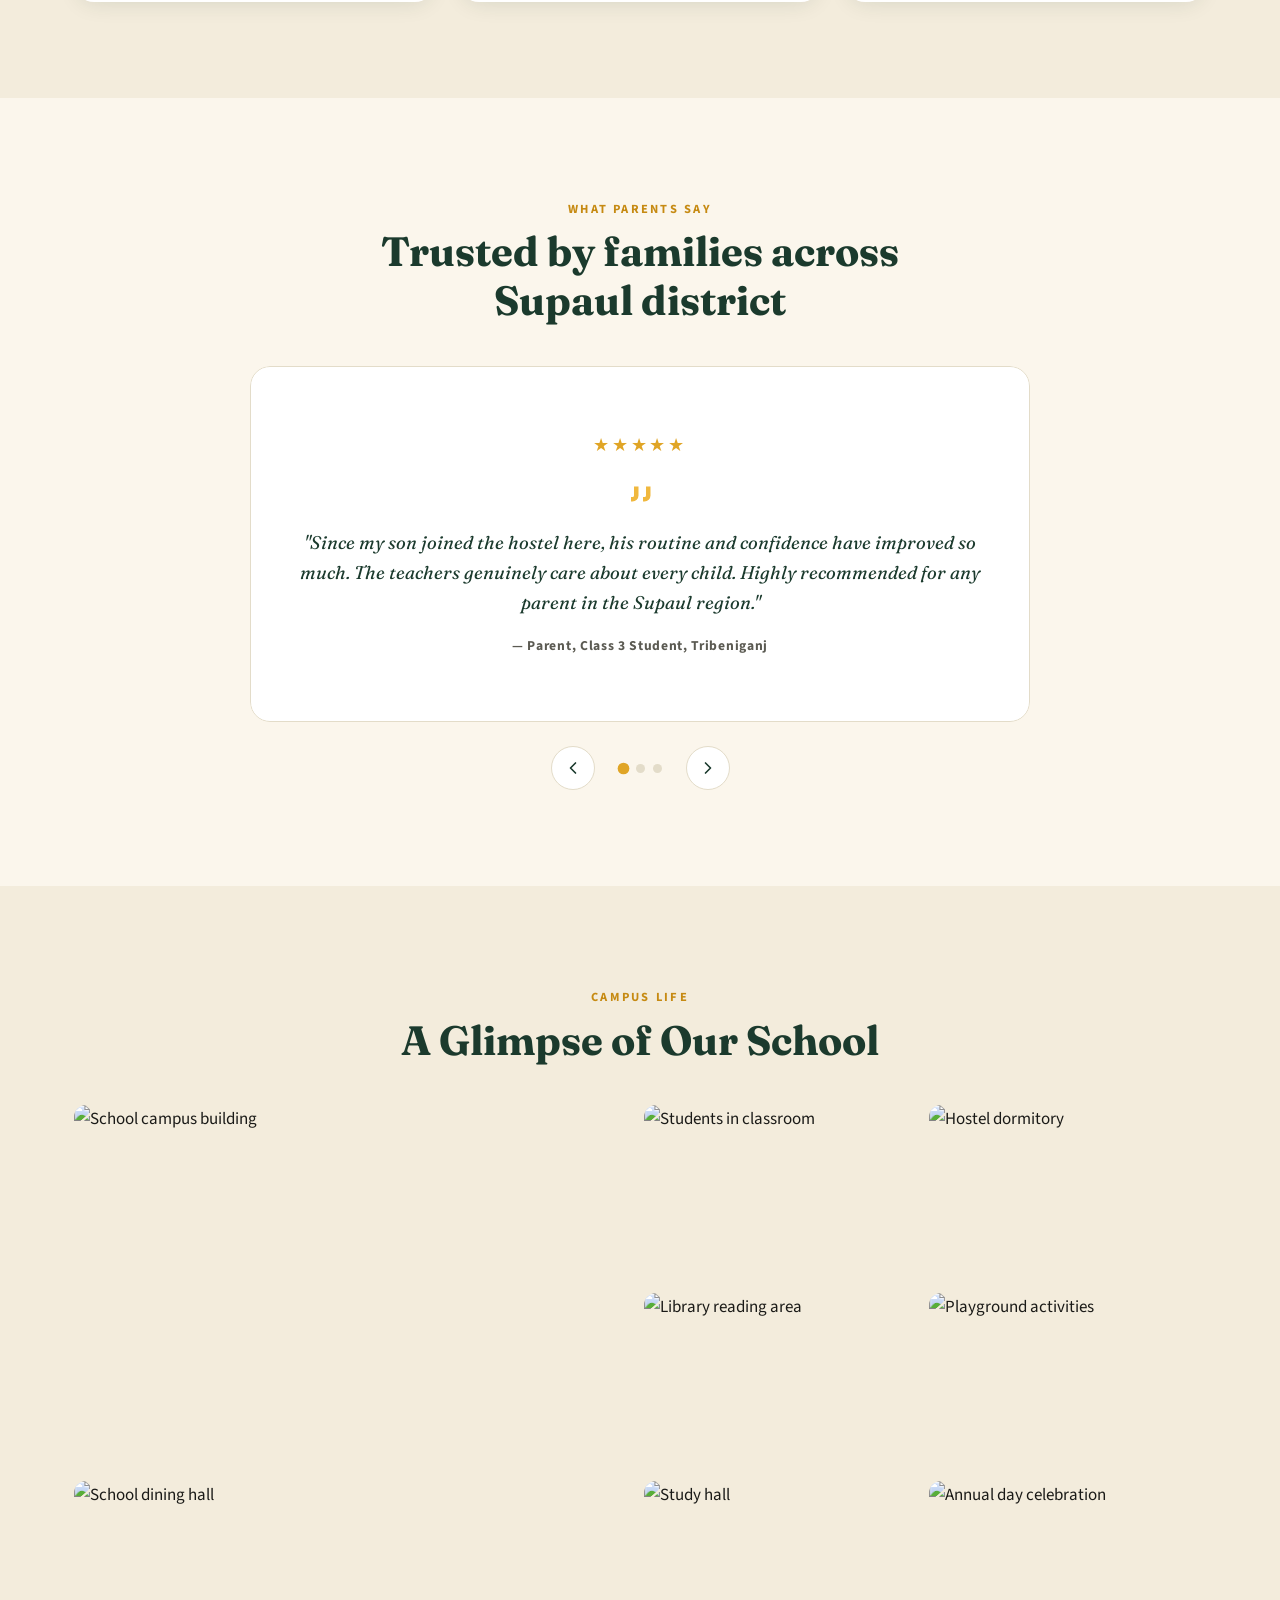
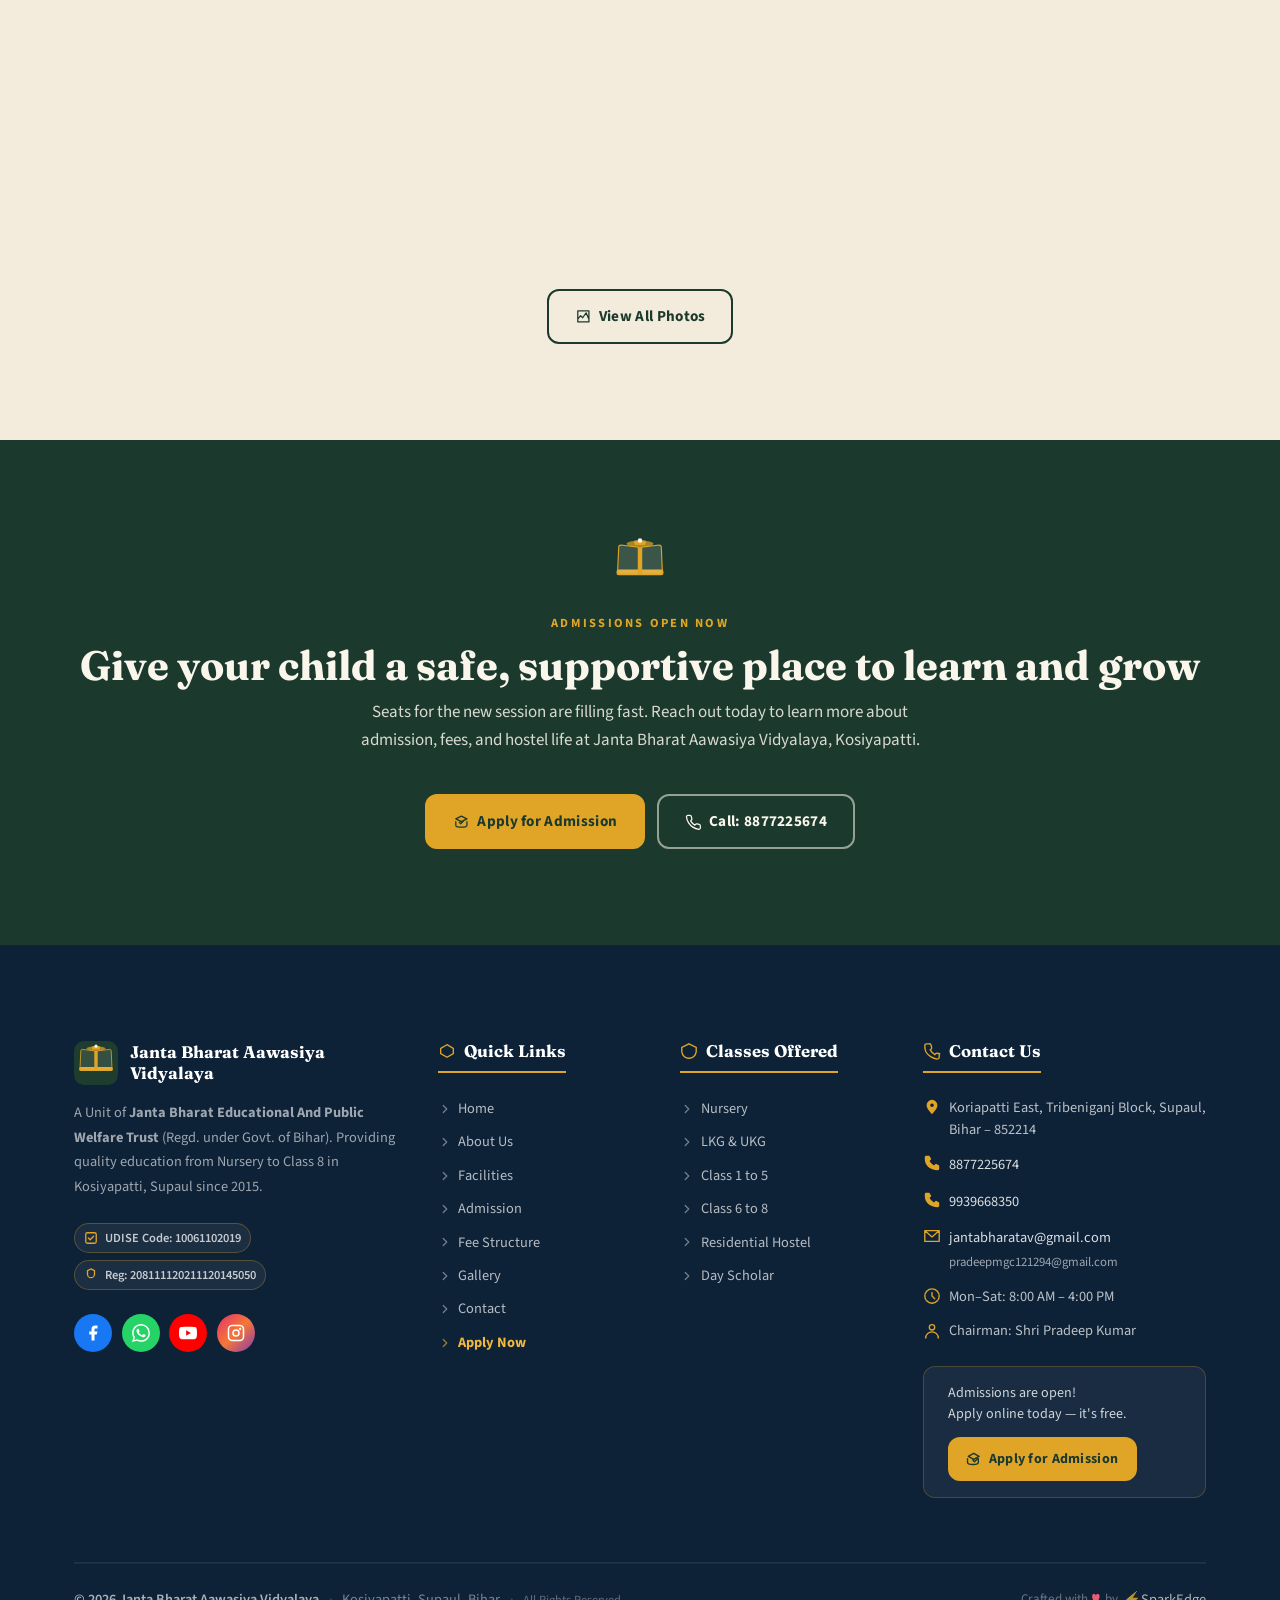
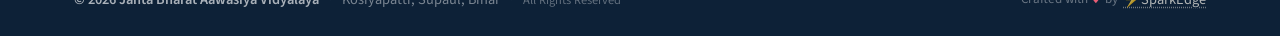
==== commit ead4410e: "hero image" ====
--- a/index.html
+++ b/index.html
@@ -411,7 +411,7 @@
     <section class="hero" aria-label="Welcome to Janta Bharat Aawasiya Vidyalaya">
       <div class="hero__media">
         <img
-          src="https://images.unsplash.com/photo-1580582932707-520aed937b7b?w=1920&q=85&auto=format&fit=crop"
+          src="/assets/images/hero-campus.png"
           alt="Students learning in a bright classroom at a residential school in Bihar"
           loading="eager"
           fetchpriority="high"
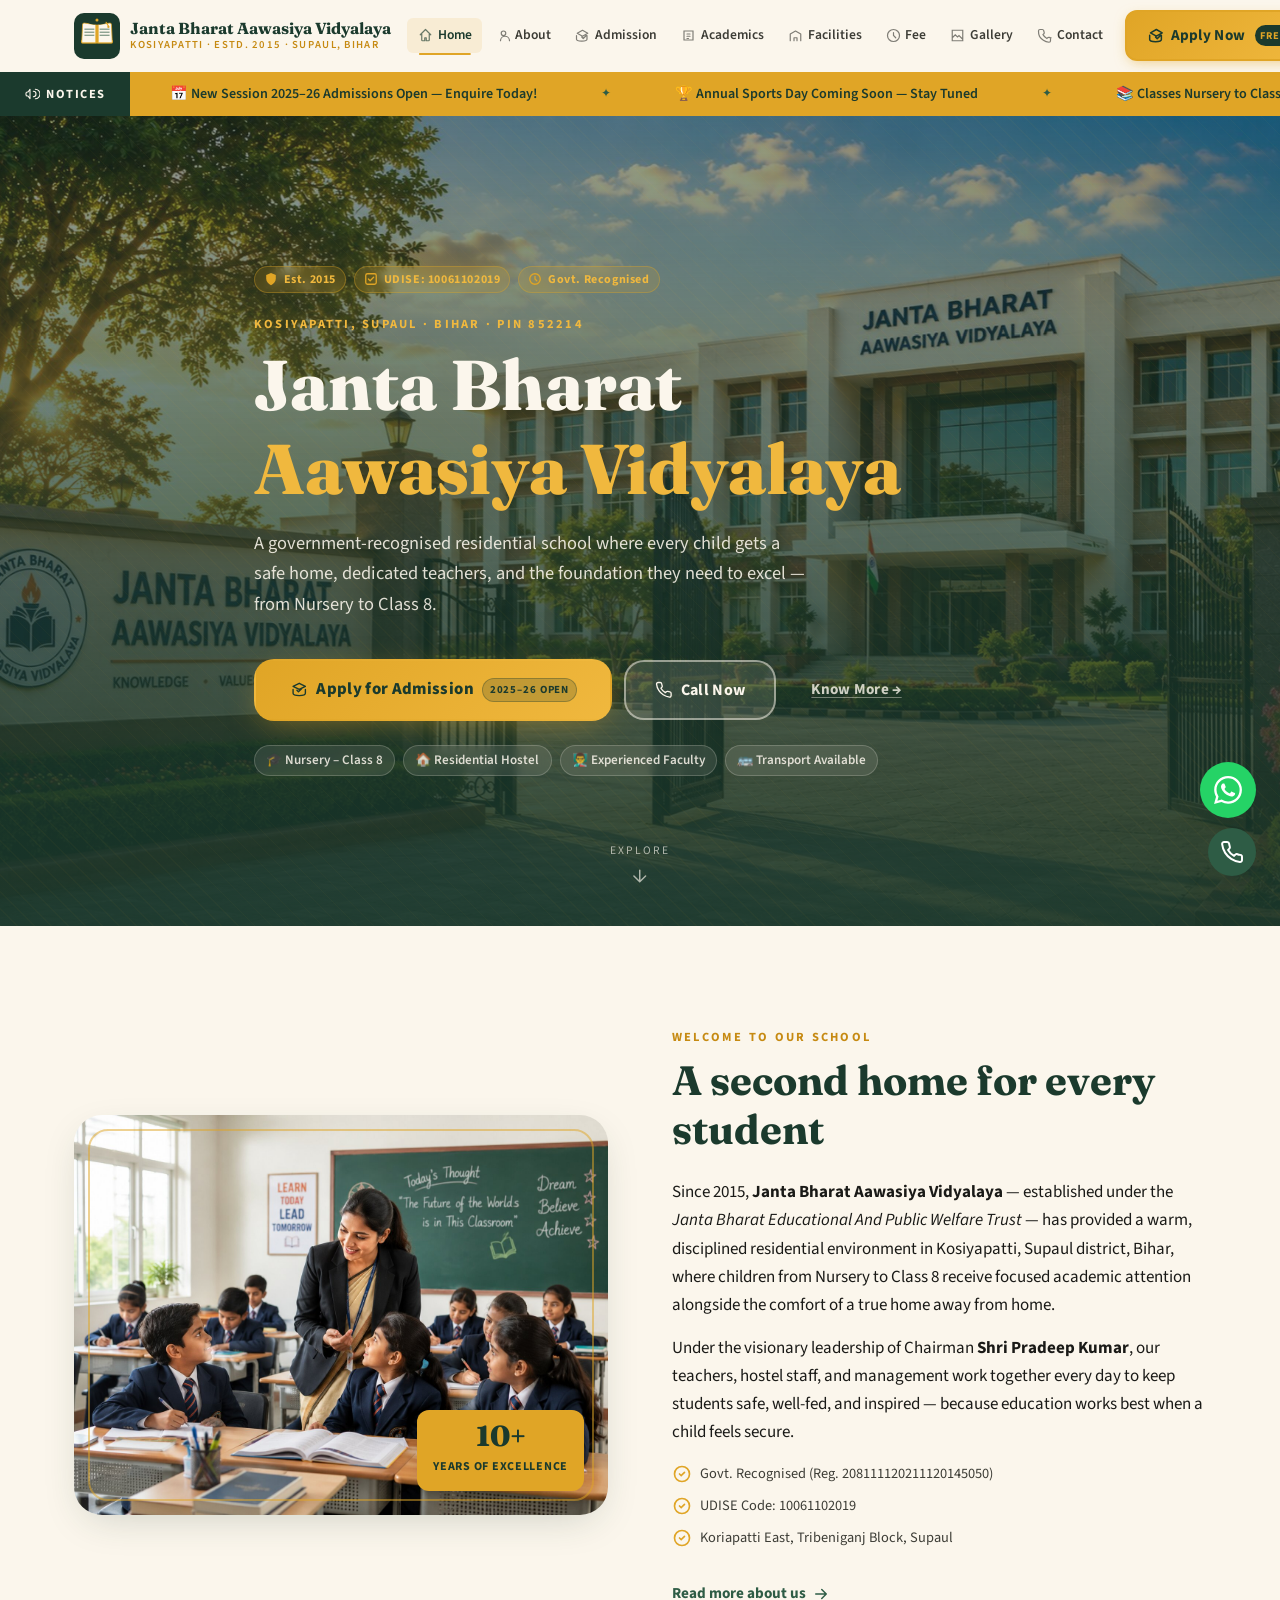
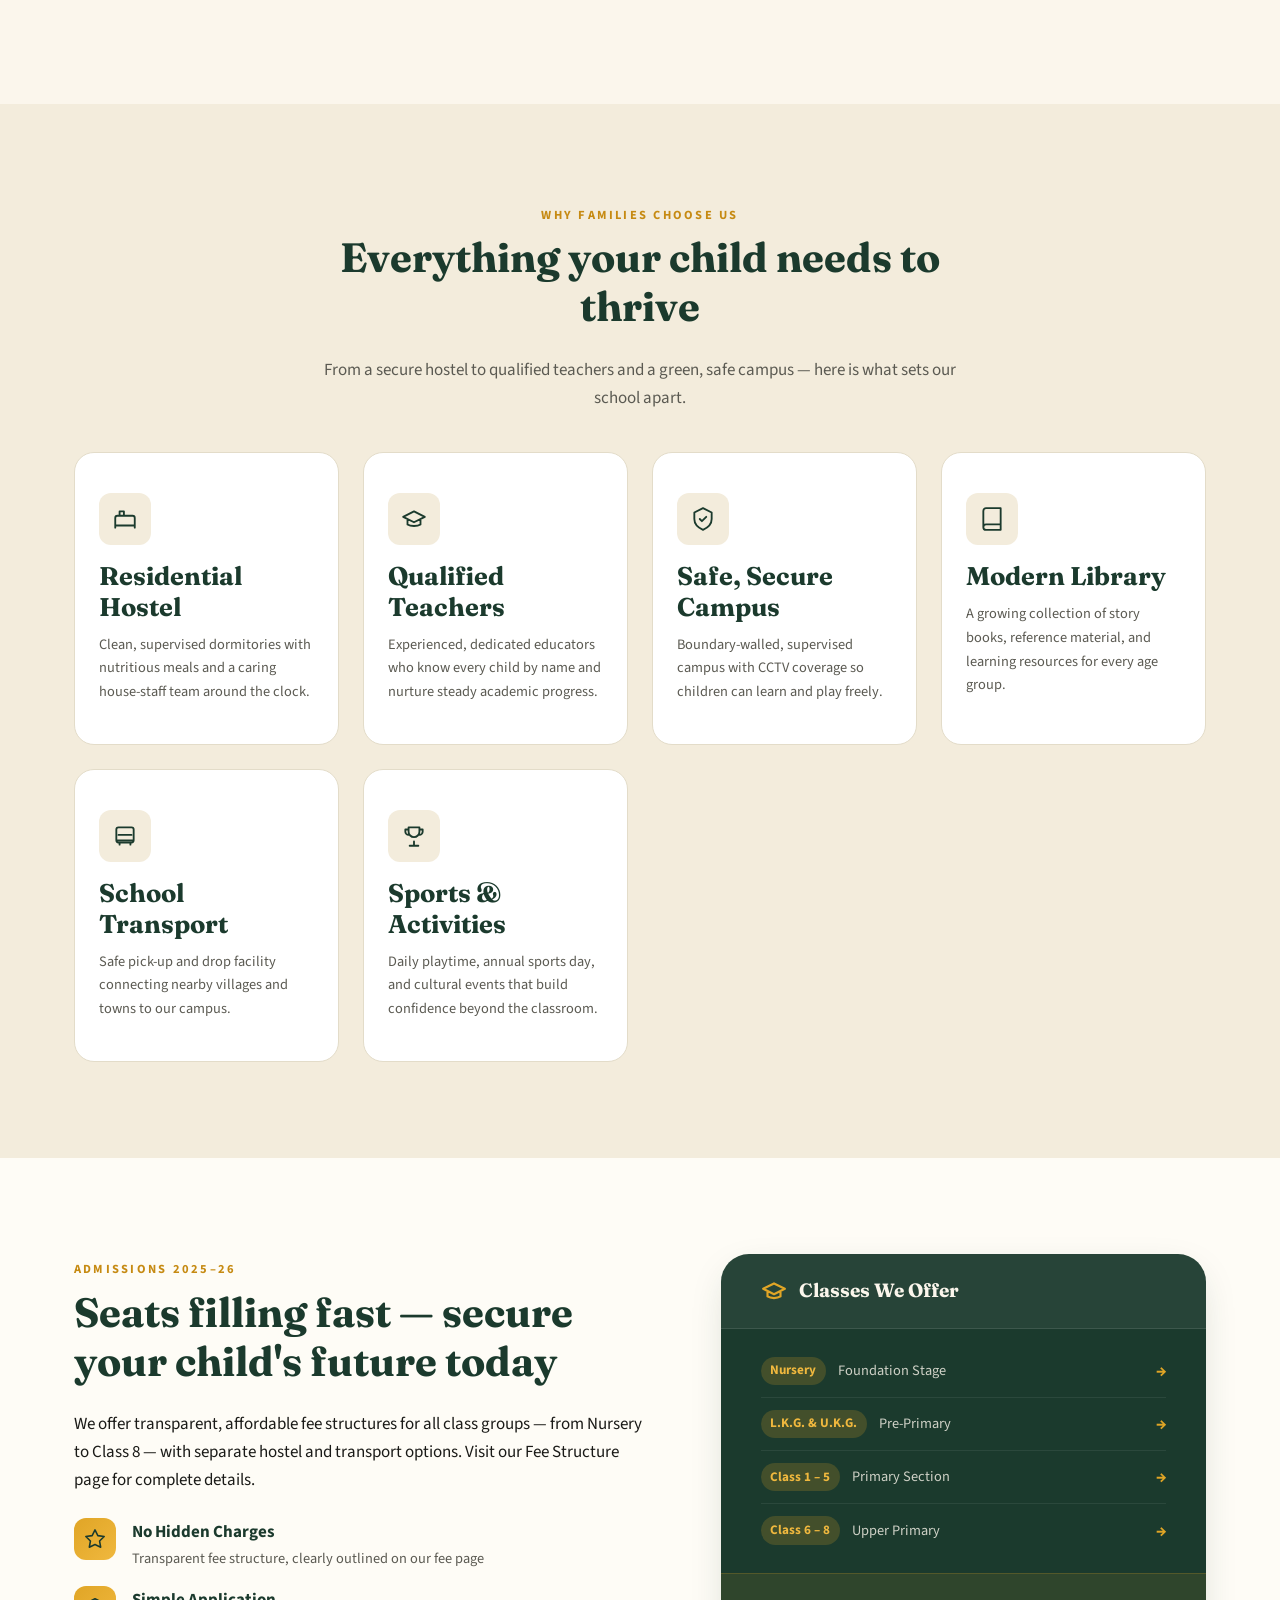
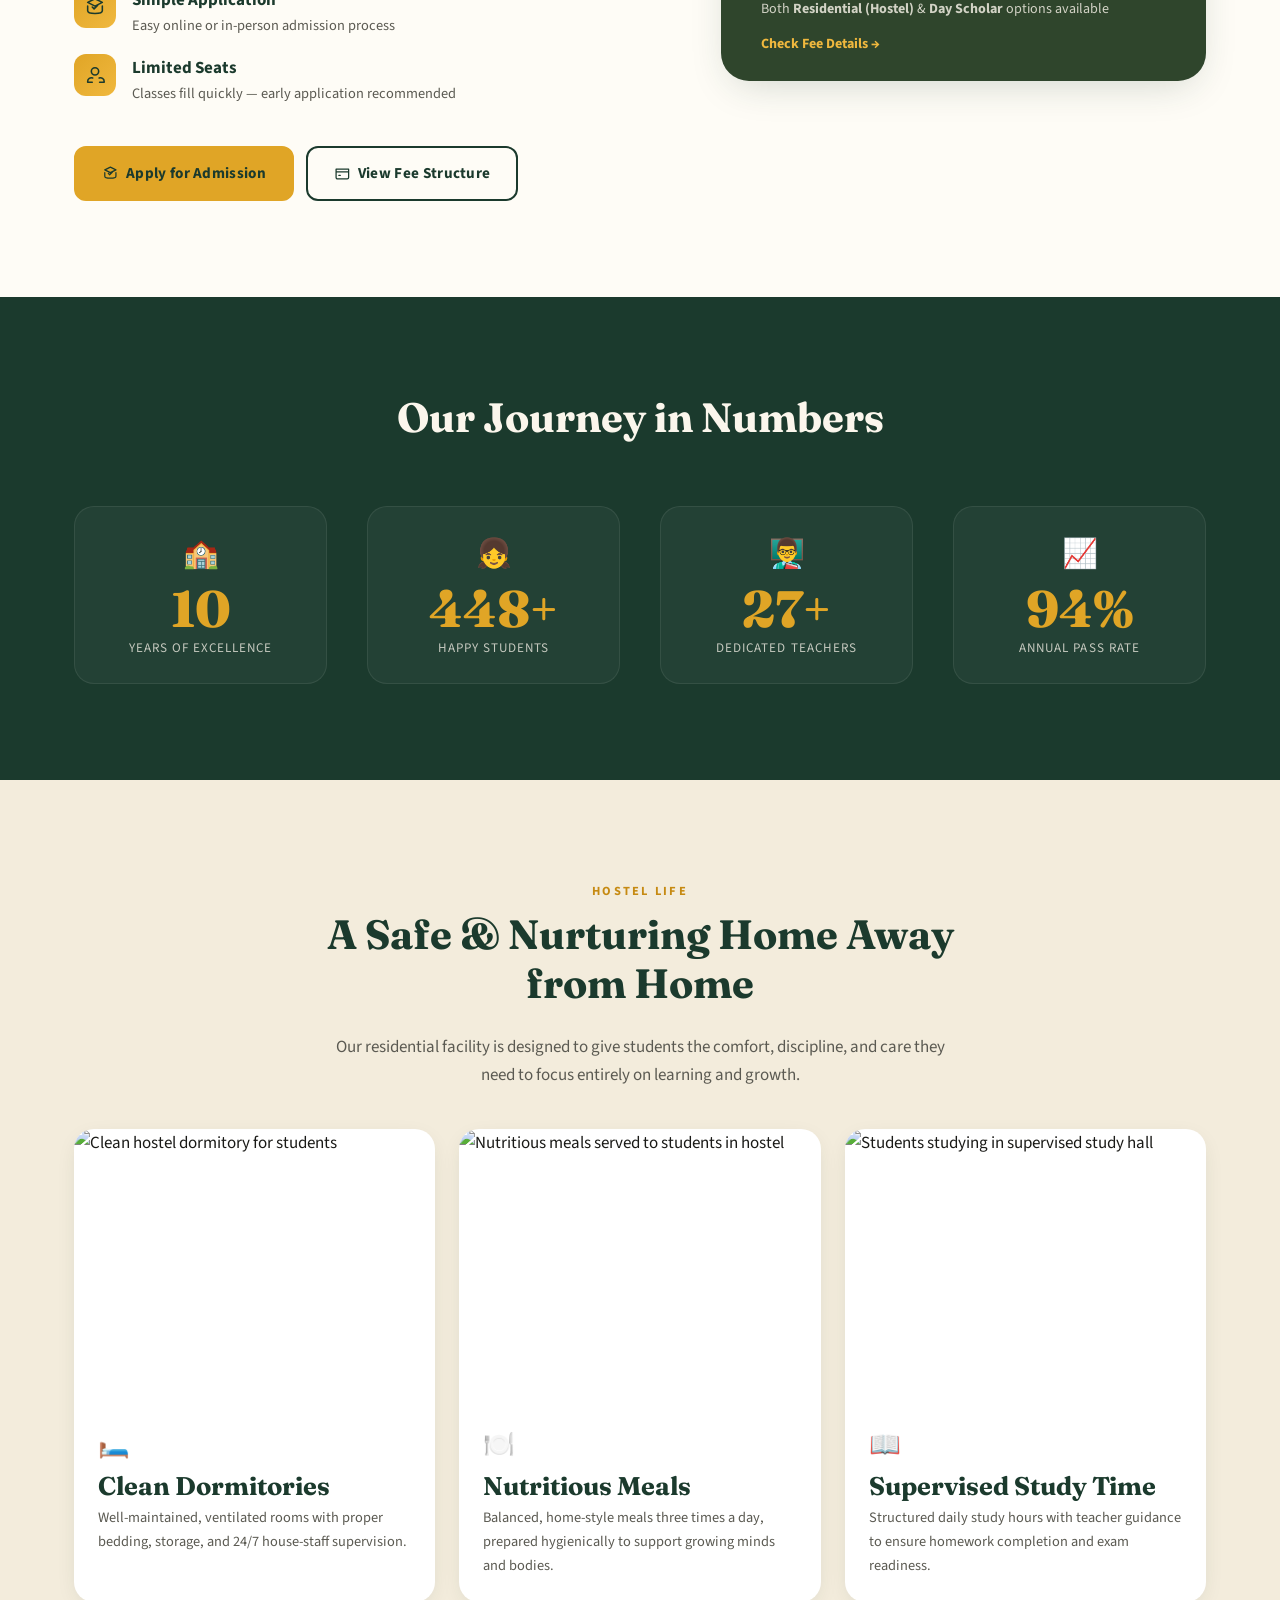
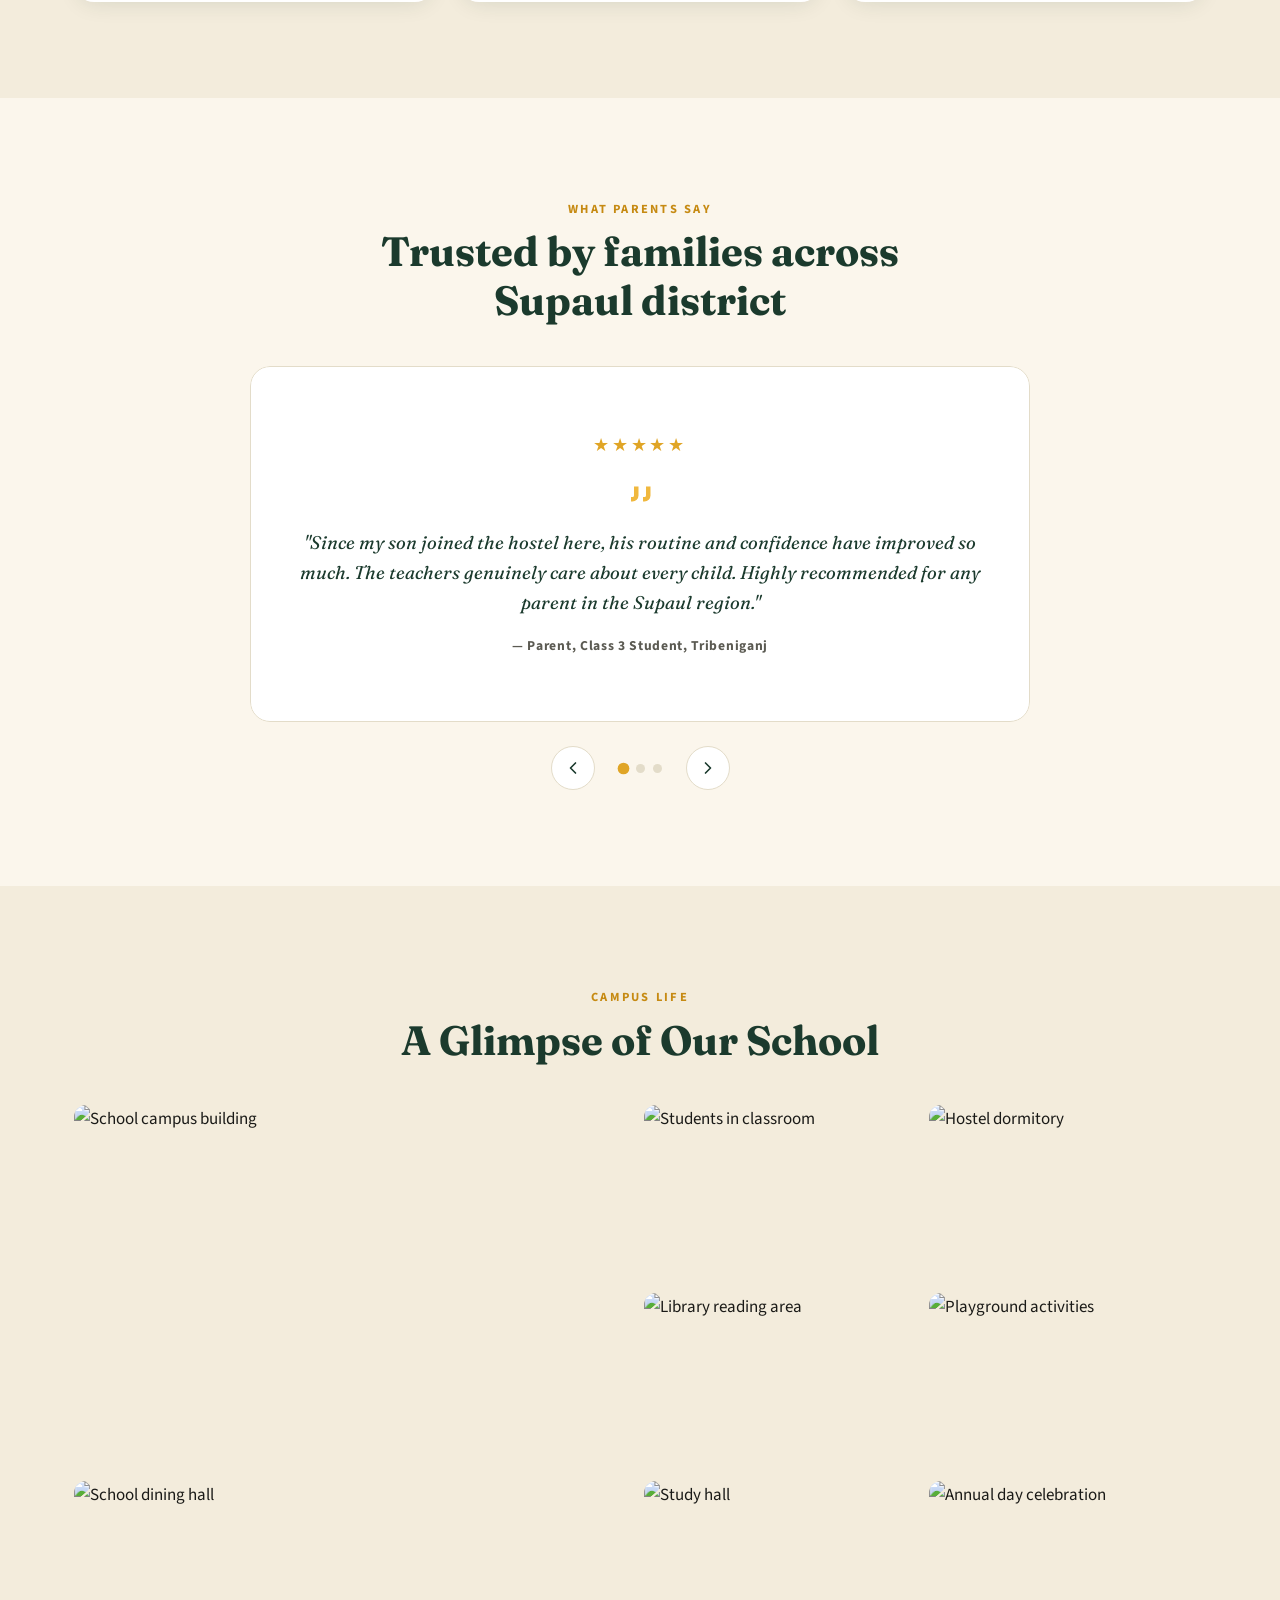
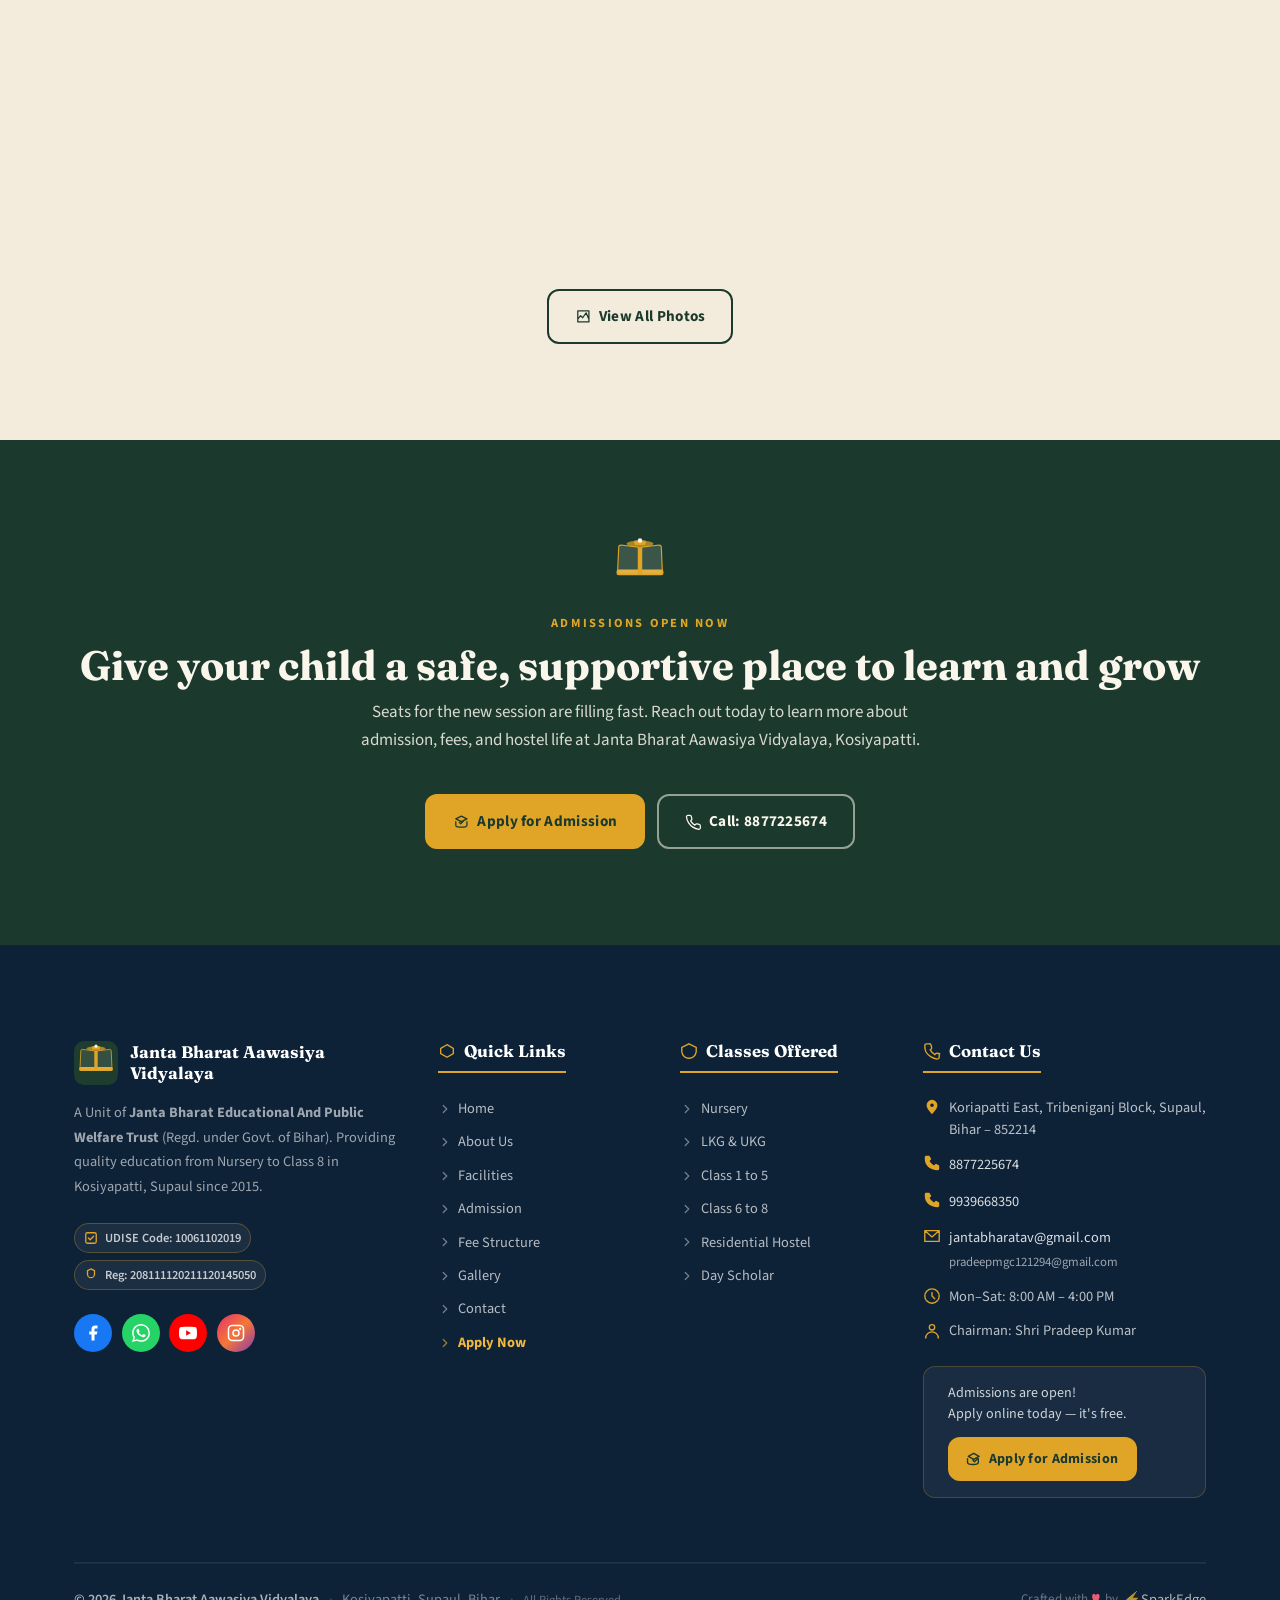
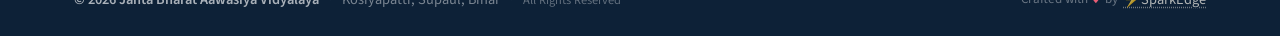
==== commit 663c410c: "photo" ====
--- a/index.html
+++ b/index.html
@@ -411,7 +411,7 @@
     <section class="hero" aria-label="Welcome to Janta Bharat Aawasiya Vidyalaya">
       <div class="hero__media">
         <img
-          src="/assets/images/hero-campus.png"
+          src="/assets/images/hero-campus.jpg"
           alt="Students learning in a bright classroom at a residential school in Bihar"
           loading="eager"
           fetchpriority="high"
@@ -498,7 +498,7 @@
         <div class="about-snapshot">
           <div class="about-snapshot__media reveal">
             <img
-              src="https://images.unsplash.com/photo-1503676260728-1c00da094a0b?w=800&q=85&auto=format&fit=crop"
+              src="/assets/images/about-classroom.jpg"
               alt="Students attending class with a dedicated teacher at Janta Bharat Aawasiya Vidyalaya"
               loading="lazy"
               width="800"
